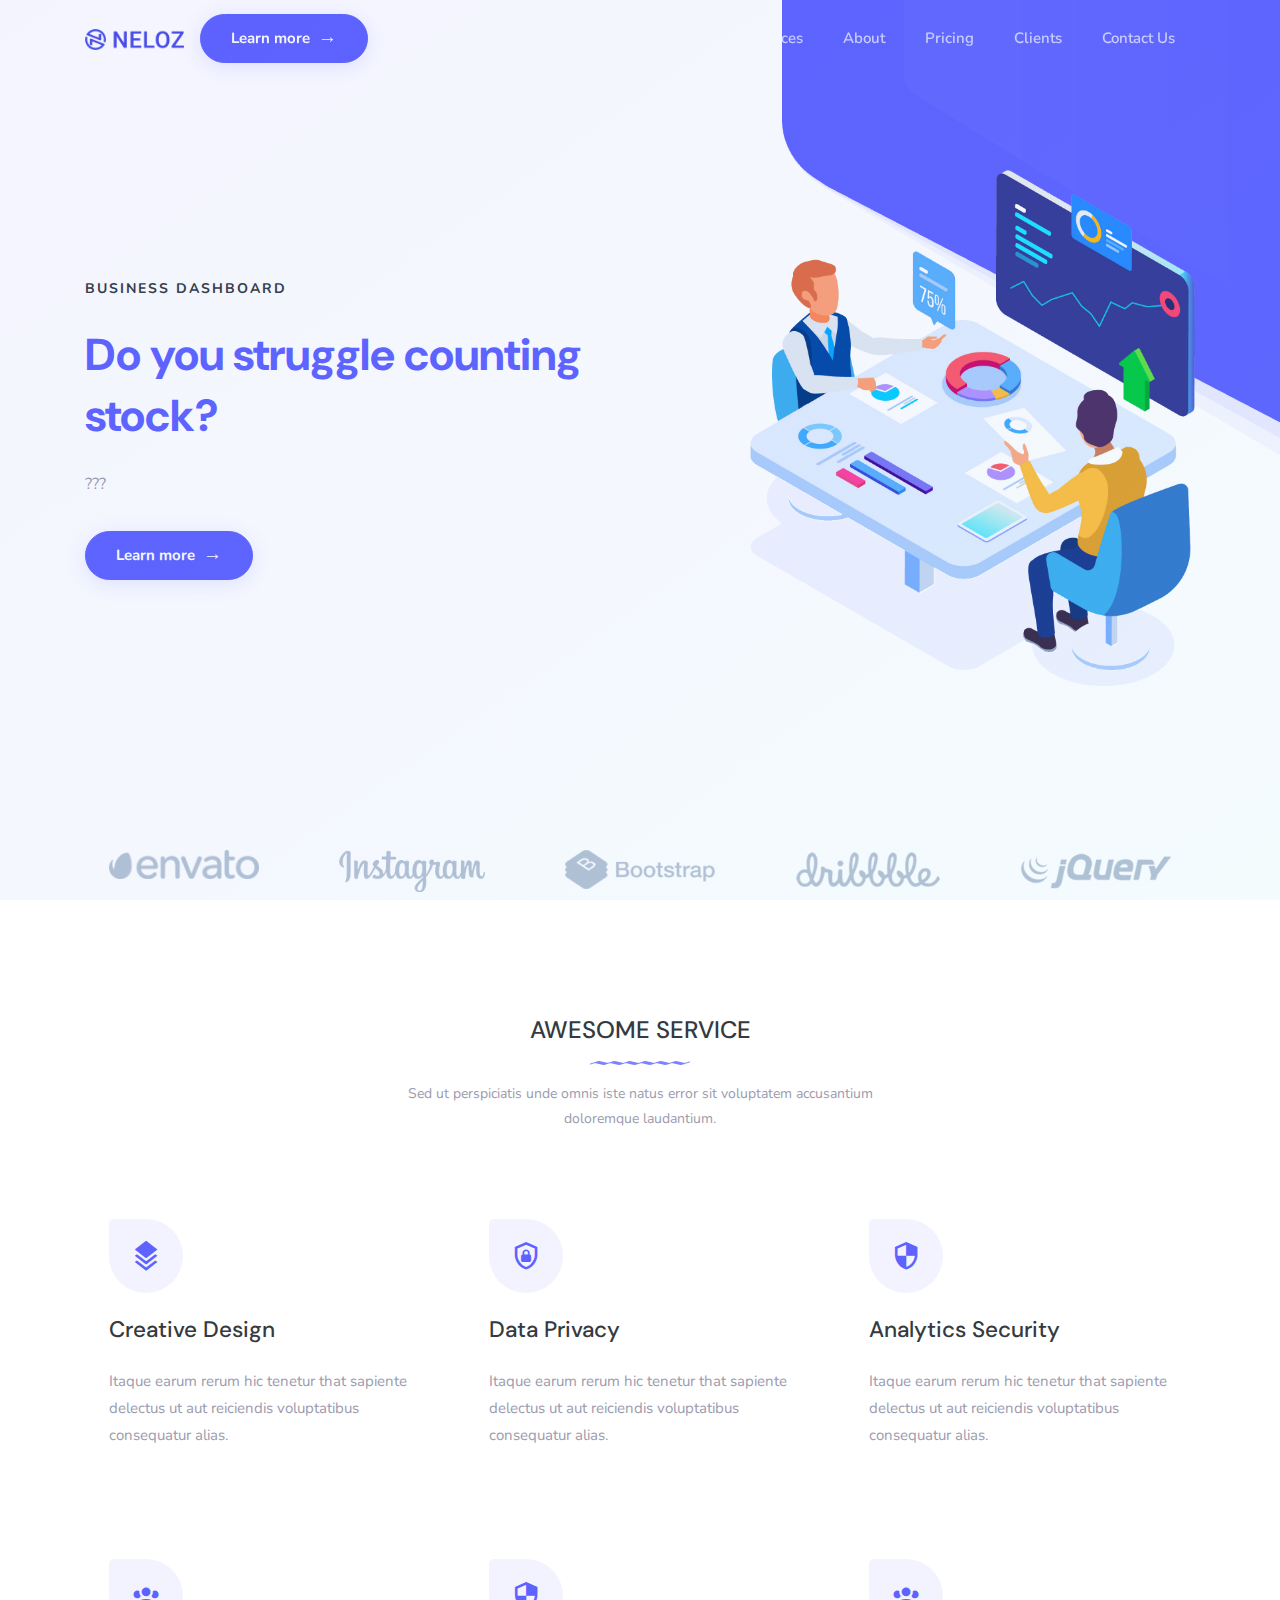
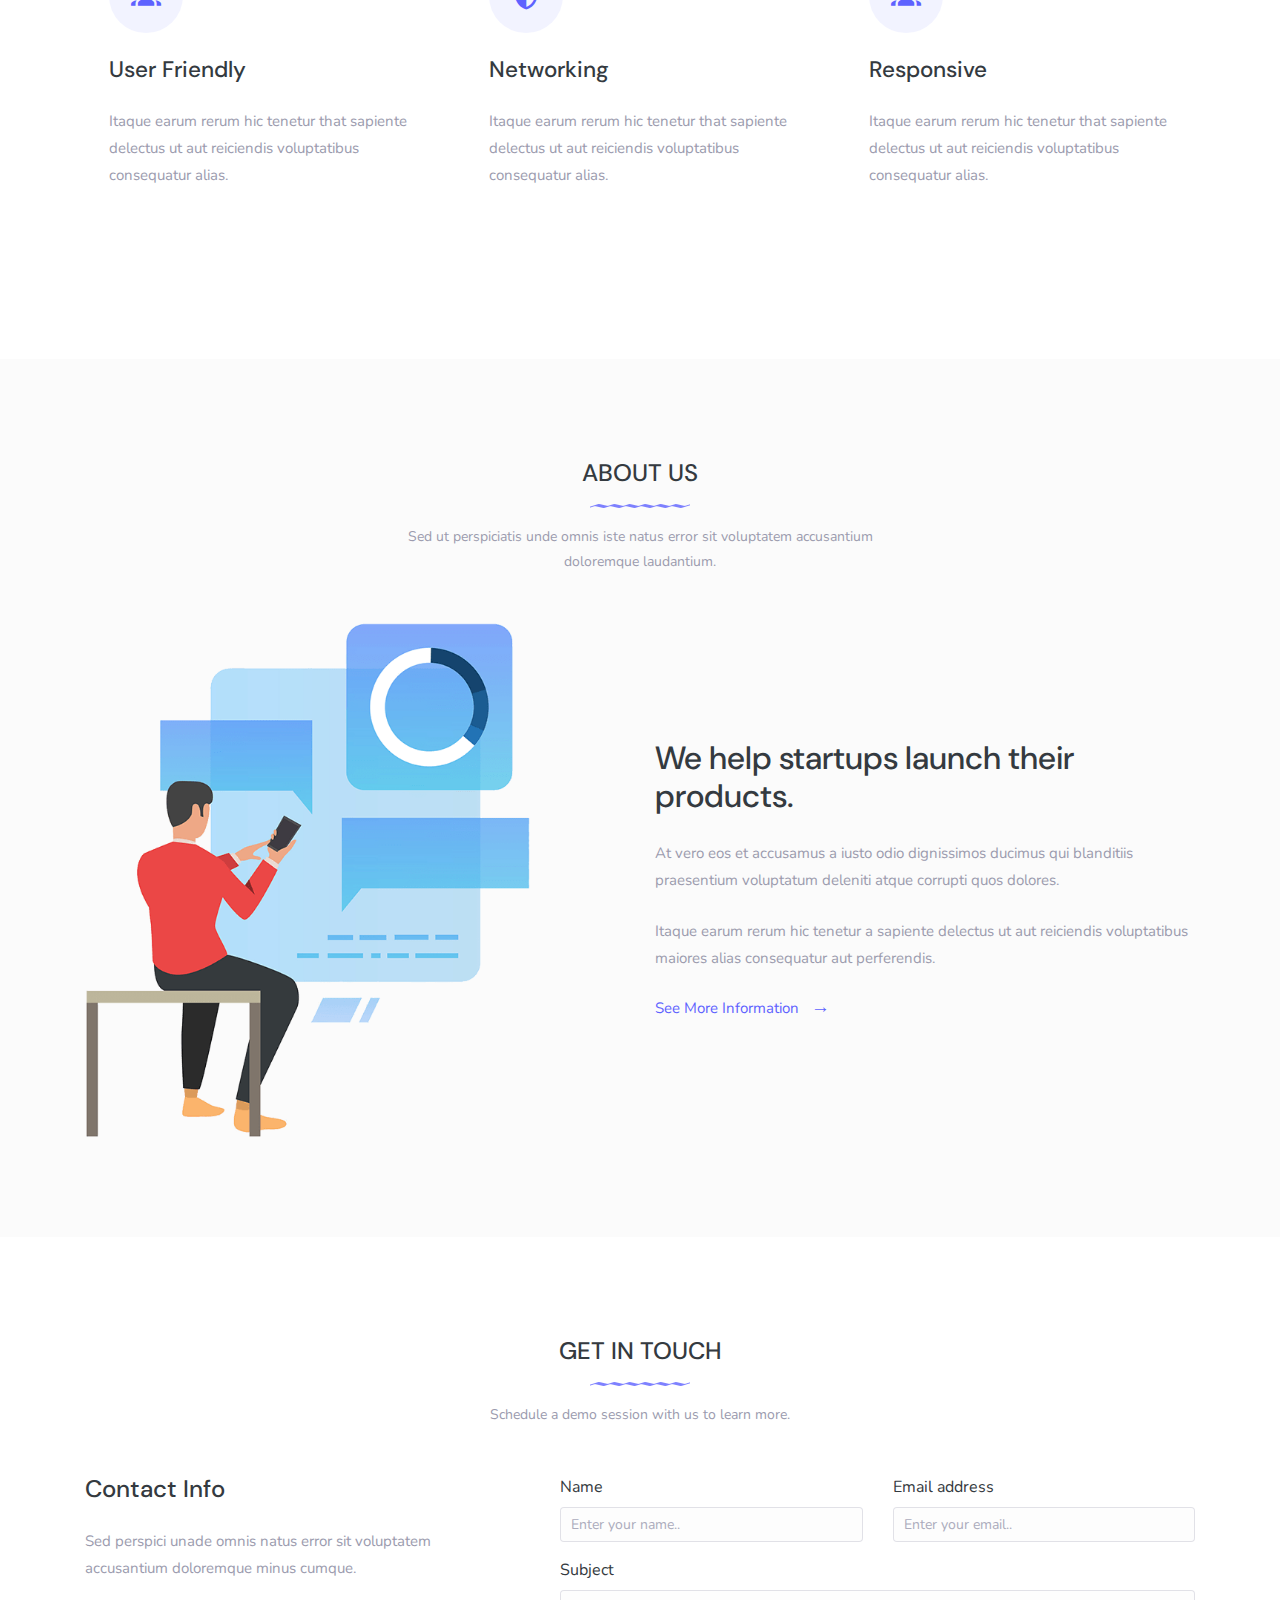
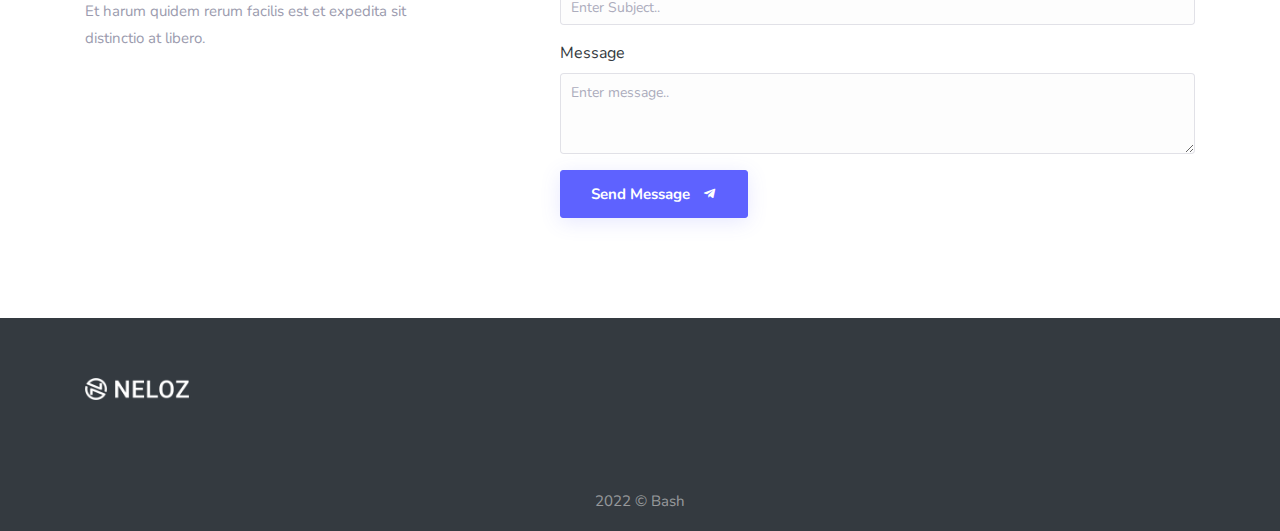
==== index.html @ e587633e "Init" ====
<!DOCTYPE html>
<html lang="en">

<head>
    <meta charset="utf-8" />
    <title>Bash - Your business dashboard</title>
    <meta name="viewport" content="width=device-width, initial-scale=1.0">
    <meta name="description" content="Stock manager and analytics for ecommerce" />
    <meta name="keywords" content="bash, dashboard, analytics, ecommerce" />
    <!-- favicon -->
    <link rel="shortcut icon" href="images/favicon.ico">

    <!--Slider-->
    <link rel="stylesheet" href="css/owl.carousel.min.css" />
    <link rel="stylesheet" href="css/owl.theme.default.min.css" />

    <!-- css -->
    <link href="css/bootstrap.min.css" rel="stylesheet" type="text/css" />
    <link href="css/materialdesignicons.min.css" rel="stylesheet" type="text/css" />
    <link href="css/style.min.css" rel="stylesheet" type="text/css" />

</head>

<body>

    <!-- Loader -->
    <div id="preloader">
        <div id="status">
            <div class="sk-chase">
                <div class="sk-chase-dot"></div>
                <div class="sk-chase-dot"></div>
                <div class="sk-chase-dot"></div>
                <div class="sk-chase-dot"></div>
                <div class="sk-chase-dot"></div>
                <div class="sk-chase-dot"></div>
            </div>
        </div>
    </div>

    <!--Navbar Start-->
    <nav class="navbar navbar-expand-lg fixed-top navbar-custom sticky sticky-dark nav-dark">
        <div class="container">
            <!-- LOGO -->
            <a class="navbar-brand logo" href="layout-one-1.html">
                <img src="images/logo-dark.png" alt="" class="" height="21">
            </a>
            <a href="" class="btn btn-primary rounded-pill">Learn more<span class="ml-2 right-icon">&#8594;</span></a>
            <button class="navbar-toggler" type="button" data-toggle="collapse" data-target="#navbarCollapse"
                aria-controls="navbarCollapse" aria-expanded="false" aria-label="Toggle navigation">
                <i class="mdi mdi-menu"></i>
            </button>
            <div class="collapse navbar-collapse" id="navbarCollapse">
                <ul class="navbar-nav ml-auto navbar-center" id="mySidenav">
                    <li class="nav-item active">
                        <a href="#home" class="nav-link">Home</a>
                    </li>
                    <li class="nav-item">
                        <a href="#services" class="nav-link">Services</a>
                    </li>
                    <li class="nav-item">
                        <a href="#about" class="nav-link">About</a>
                    </li>
                    <li class="nav-item">
                        <a href="#pricing" class="nav-link">Pricing</a>
                    </li>
                    <li class="nav-item">
                        <a href="#clients" class="nav-link">Clients</a>
                    </li>
                    <li class="nav-item">
                        <a href="#contact" class="nav-link">Contact Us</a>
                    </li>
                </ul>
            </div>
        </div>
    </nav>
    <!-- Navbar End -->

    <!-- Hero Start -->
    <section class="hero-1-bg position-relative d-flex align-items-center" style="background: url(images/hero-1-bg.png)"
        id="home">
        <div class="container">
            <div class="row align-items-center">
                <div class="col-lg-6">
                    <div class="hero-title">
                        <p class="text-uppercase hero-small-title title font-weight-bold f-14 mb-4">Business dashboard
                        </p>
                        <h1 class="font-weight-bold main-title mb-4">Do you struggle counting stock?
                        </h1>
                        <p class="text-muted mb-4 pb-2">???</p>
                        <a href="" class="btn btn-primary rounded-pill">Learn more<span
                                class="ml-2 right-icon">&#8594;</span></a>
                    </div>
                </div>
                <div class="col-lg-5 offset-lg-1">
                    <div class="mt-5 mt-lg-0">
                        <img src="images/hero-1-img.png" alt="" class="img-fluid mx-auto d-block">
                    </div>
                </div>
            </div>
        </div>
    </section>
    <!-- Hero End -->

    <section class="">
        <div class="container">
            <div class="row">
                <div class="col-md client-logo mb-4 mb-lg-0">
                    <img src="images/client-logo/1.png" alt="" class="img-fluid mx-auto d-block p-4">
                </div>
                <div class="col-md client-logo mb-4 mb-lg-0">
                    <img src="images/client-logo/2.png" alt="" class="img-fluid mx-auto d-block p-4">
                </div>
                <div class="col-md client-logo mb-4 mb-lg-0">
                    <img src="images/client-logo/3.png" alt="" class="img-fluid mx-auto d-block p-4">
                </div>
                <div class="col-md client-logo mb-4 mb-lg-0">
                    <img src="images/client-logo/4.png" alt="" class="img-fluid mx-auto d-block p-4">
                </div>
                <div class="col-md client-logo mb-4 mb-lg-0">
                    <img src="images/client-logo/5.png" alt="" class="img-fluid mx-auto d-block p-4">
                </div>
            </div>
        </div>
    </section>

    <!-- Service Start -->
    <section class="section" id="services">
        <div class="container">
            <div class="row justify-content-center">
                <div class="col-lg-6 col-md-8">
                    <div class="text-center mb-5">
                        <h4 class="text-uppercase mb-0">Awesome Service</h4>
                        <div class="my-3">
                            <img src="images/title-border.png" alt="" class="img-fluid mx-auto d-block">
                        </div>
                        <p class="text-muted f-14">Sed ut perspiciatis unde omnis iste natus error sit voluptatem
                            accusantium doloremque laudantium.</p>
                    </div>
                </div>
            </div>
            <div class="row">
                <div class="col-lg-4 col-md-6">
                    <div class="service-box p-4">
                        <div class="service-icon icon-primary mb-4 mt-3">
                            <i class="mdi mdi-layers-triple"></i>
                        </div>
                        <h4 class="mb-4 service-title">Creative Design</h4>
                        <p class="text-muted f-15">Itaque earum rerum hic tenetur that sapiente delectus ut aut
                            reiciendis voluptatibus consequatur alias.</p>
                    </div>
                </div>
                <div class="col-lg-4 col-md-6">
                    <div class="service-box p-4">
                        <div class="service-icon icon-success mb-4 mt-3">
                            <i class="mdi mdi-shield-lock-outline"></i>
                        </div>
                        <h4 class="mb-4 service-title">Data Privacy</h4>
                        <p class="text-muted f-15">Itaque earum rerum hic tenetur that sapiente delectus ut aut
                            reiciendis voluptatibus consequatur alias.</p>
                    </div>
                </div>
                <div class="col-lg-4 col-md-6">
                    <div class="service-box p-4">
                        <div class="service-icon icon-danger mb-4 mt-3">
                            <i class="mdi mdi-security"></i>
                        </div>
                        <h4 class="mb-4 service-title">Analytics Security</h4>
                        <p class="text-muted f-15">Itaque earum rerum hic tenetur that sapiente delectus ut aut
                            reiciendis voluptatibus consequatur alias.</p>
                    </div>
                </div>
                <div class="col-lg-4 col-md-6">
                    <div class="service-box p-4">
                        <div class="service-icon icon-info mb-4 mt-3">
                            <i class="mdi mdi-account-group"></i>
                        </div>
                        <h4 class="mb-4 service-title">User Friendly</h4>
                        <p class="text-muted f-15">Itaque earum rerum hic tenetur that sapiente delectus ut aut
                            reiciendis voluptatibus consequatur alias.</p>
                    </div>
                </div>
                <div class="col-lg-4 col-md-6">
                    <div class="service-box p-4">
                        <div class="service-icon icon-danger mb-4 mt-3">
                            <i class="mdi mdi-security"></i>
                        </div>
                        <h4 class="mb-4 service-title">Networking</h4>
                        <p class="text-muted f-15">Itaque earum rerum hic tenetur that sapiente delectus ut aut
                            reiciendis voluptatibus consequatur alias.</p>
                    </div>
                </div>
                <div class="col-lg-4 col-md-6">
                    <div class="service-box p-4">
                        <div class="service-icon icon-info mb-4 mt-3">
                            <i class="mdi mdi-account-group"></i>
                        </div>
                        <h4 class="mb-4 service-title">Responsive</h4>
                        <p class="text-muted f-15">Itaque earum rerum hic tenetur that sapiente delectus ut aut
                            reiciendis voluptatibus consequatur alias.</p>
                    </div>
                </div>
            </div>
        </div>
    </section>
    <!-- Service End -->

    <!-- About us Start -->
    <section class="section bg-light" id="about">
        <div class="container">
            <div class="row justify-content-center">
                <div class="col-lg-6 col-md-8">
                    <div class="text-center mb-5">
                        <h4 class="text-uppercase mb-0">About Us</h4>
                        <div class="my-3">
                            <img src="images/title-border.png" alt="" class="img-fluid mx-auto d-block">
                        </div>
                        <p class="text-muted f-14">Sed ut perspiciatis unde omnis iste natus error sit voluptatem
                            accusantium doloremque laudantium.</p>
                    </div>
                </div>
            </div>

            <div class="row align-items-center">
                <div class="col-lg-5">
                    <img src="images/about-img.png" alt="" class="img-fluid mx-auto d-block">
                </div>
                <div class="col-lg-6 offset-lg-1">
                    <div class="text-muted mt-5 mt-lg-0">
                        <h2 class="title font-weight-medium mb-4">We help startups launch their products.</h2>
                        <p class="mb-4 f-15">At vero eos et accusamus a iusto odio dignissimos ducimus qui blanditiis
                            praesentium voluptatum deleniti atque corrupti quos dolores.</p>
                        <p class="mb-4 f-15">Itaque earum rerum hic tenetur a sapiente delectus ut aut reiciendis
                            voluptatibus maiores alias consequatur aut perferendis.</p>
                        <a href="" class="more-info f-15">See More Information <span
                                class="ml-2 right-icon">&#8594;</span></a>
                    </div>
                </div>
            </div>
        </div>
    </section>
    <!-- About us End -->

    <!-- Counter Start -->
    <!-- <Section class="section counter-bg">
        <div class="counter-bg-overlay"></div>
        <div class="container">
            <div class="row align-items-center" id="counter">
                <div class="col-lg-3 col-md-6">
                    <div class="mb-4 mb-lg-0">
                        <h2 class="text-white mb-4">Important Facts</h2>
                        <p class="f-15 text-white-70 mb-4">Sed ut perspiciatis unde omnis iste natus error sit
                            voluptatem.</p>
                        <a href="" class="btn btn-light">Read More <span class="ml-2 right-icon">&#8594;</span></a>
                    </div>
                </div>
                <div class="col-lg-3 col-md-6">
                    <div class="counter-box text-center px-4 py-5 mb-4 mb-lg-0">
                        <div class="text-white">
                            <img src="images/icon/icon-1.png" alt="" class="img-fluid mx-auto d-blok">
                            <h1 class="mb-2 mt-3"><span class="counter-value mt-4" data-count="620">0</span>+</h1>
                            <p class="mb-0 text-white-70">Successful Project</p>
                        </div>
                    </div>
                </div>
                <div class="col-lg-3 col-md-6">
                    <div class="counter-box text-center px-4 py-5 mb-4 mb-lg-0">
                        <div class="text-white">
                            <img src="images/icon/icon-2.png" alt="" class="img-fluid mx-auto d-blok">
                            <h1 class="mb-2 mt-3"><span class="counter-value mt-4" data-count="1200">0</span></h1>
                            <p class="mb-0 text-white-70">Happy Clients</p>
                        </div>
                    </div>
                </div>
                <div class="col-lg-3 col-md-6">
                    <div class="counter-box text-center px-4 py-5 mb-4 mb-lg-0">
                        <div class="text-white">
                            <img src="images/icon/icon-3.png" alt="" class="img-fluid mx-auto d-blok">
                            <h1 class="mb-2 mt-3"><span class="counter-value mt-4" data-count="450">0</span></h1>
                            <p class="mb-0 text-white-70">Awards Win</p>
                        </div>
                    </div>
                </div>
            </div>
        </div>
    </Section> -->
    <!-- Counter End -->

    <!-- Pricing Start -->
    <!-- <section class="section" id="pricing">
        <div class="container">
            <div class="row justify-content-center">
                <div class="col-lg-6 col-md-8">
                    <div class="text-center mb-5">
                        <h4 class="text-uppercase mb-0">Select Your Plan</h4>
                        <div class="my-3">
                            <img src="images/title-border.png" alt="" class="img-fluid mx-auto d-block">
                        </div>
                        <p class="text-muted f-14">Sed ut perspiciatis unde omnis iste natus error sit voluptatem
                            accusantium doloremque laudantium.</p>
                    </div>
                </div>
            </div>

            <div class="row">
                <div class="col-lg-4">
                    <div class="pricing-box rounded text-center position-relative px-4 py-5 mb-4">
                        <img src="images/pricing/img-1.png" alt="" class="img-fluid mx-auto d-block">
                        <h3 class="pricing-title title text-uppercase mt-5 mb-4">Basic</h3>
                        <div class="text-muted py-3">
                            <p class="">Bandwidth: <b class="highlight">1GB</b></p>
                            <p class="">Support: <b class="highlight">No</b></p>
                            <p class=""><b>No</b> Hidden Fees</p>
                        </div>
                        <p class="text-muted f-15 mb-4">All Extension Included <span
                                class="d-block f-18"><b>$12.90/Year</b></span></p>
                        <a href="" class="btn btn-outline-primary">Buy Now <span
                                class="ml-2 right-icon">&#8594;</span></a>
                    </div>
                </div>
                <div class="col-lg-4">
                    <div class="pricing-box rounded text-center position-relative active px-4 py-5 mb-4">
                        <div class="ribbon">
                            <p class="mb-0 text-white f-13">-25%</p>
                        </div>
                        <img src="images/pricing/img-2.png" alt="" class="img-fluid mx-auto d-block">
                        <h3 class="pricing-title title text-uppercase mt-5 mb-4">Standard</h3>
                        <div class="text-muted py-3">
                            <p class="">Bandwidth: <b class="highlight">1.5GB</b></p>
                            <p class="">Support: <b class="highlight">Yes</b></p>
                            <p class=""><b>No</b> Hidden Fees</p>
                        </div>
                        <p class="text-muted f-15 mb-4">All Extension Included <span
                                class="d-block f-18"><b>$49.99/Year</b></span></p>
                        <a href="" class="btn btn-primary">Buy Now <span class="ml-2 right-icon">&#8594;</span></a>
                    </div>
                </div>
                <div class="col-lg-4">
                    <div class="pricing-box rounded text-center position-relative px-4 py-5 mb-4">
                        <img src="images/pricing/img-3.png" alt="" class="img-fluid mx-auto d-block">
                        <h3 class="pricing-title title text-uppercase mt-5 mb-4">Premium</h3>
                        <div class="text-muted py-3">
                            <p class="">Bandwidth: <b class="highlight">2GB</b></p>
                            <p class="">Support: <b class="highlight">No</b></p>
                            <p class=""><b>No</b> Hidden Fees</p>
                        </div>
                        <p class="text-muted f-15 mb-4">All Extension Included <span
                                class="d-block f-18"><b>$89.99/Year</b></span></p>
                        <a href="" class="btn btn-outline-primary">Buy Now <span
                                class="ml-2 right-icon">&#8594;</span></a>
                    </div>
                </div>
            </div>
        </div>
    </section> -->
    <!-- Pricing End -->

    <!-- Clients Start -->
    <!-- <section class="section bg-light" id="clients">
        <div class="container">
            <div class="row justify-content-center">
                <div class="col-lg-6 col-md-8">
                    <div class="text-center mb-5">
                        <h4 class="text-uppercase mb-0">Our Clients</h4>
                        <div class="my-3">
                            <img src="images/title-border.png" alt="" class="img-fluid mx-auto d-block">
                        </div>
                        <p class="text-muted f-14">Sed ut perspiciatis unde omnis iste natus error sit voluptatem
                            accusantium doloremque laudantium.</p>
                    </div>
                </div>
            </div>

            <div class="row">
                <div class="owl-carousel owl-theme">
                    <div class="item">
                        <div class="testi-content text-center m-3 p-4 position-relative">
                            <div class="testi-icon"><i class="mdi mdi-format-quote-open"></i></div>
                            <p class="text-muted mb-4 position-relative f-15">Et harum quidem that rerum facilis
                                expedita distinctio nam at what libero tempore cum soluta nobis est eligendi.</p>
                            <img src="images/users/1.jpg" alt=""
                                class="img-fluid mx-auto d-block rounded-circle user-img">
                            <h5 class="title mb-1 mt-4">Jane Banta</h5>
                            <p class="text-muted mb-2 f-15">Web Developer</p>
                            <ul class="list-unstyled f-15 text-warning mb-0">
                                <li class="list-inline-item mr-1"><i class="mdi mdi-star"></i></li>
                                <li class="list-inline-item mr-1"><i class="mdi mdi-star"></i></li>
                                <li class="list-inline-item mr-1"><i class="mdi mdi-star"></i></li>
                                <li class="list-inline-item mr-1"><i class="mdi mdi-star"></i></li>
                                <li class="list-inline-item"><i class="mdi mdi-star"></i></li>
                            </ul>
                        </div>
                    </div> -->
    <!-- owl item and -->
    <!-- <div class="item">
                        <div class="testi-content text-center m-3 p-4 position-relative">
                            <div class="testi-icon"><i class="mdi mdi-format-quote-open"></i></div>
                            <p class="text-muted mb-4 position-relative f-15">At vero eos et accusamus et iusto odio
                                dignissimos ducimus qui blanditiis praesentium voluptatum. 😍</p>
                            <img src="images/users/2.jpg" alt=""
                                class="img-fluid mx-auto d-block rounded-circle user-img">
                            <h5 class="title mb-1 mt-4">Manuel Allen</h5>
                            <p class="text-muted mb-2 f-15">Graphic Designer</p>
                            <ul class="list-unstyled f-15 text-warning mb-0">
                                <li class="list-inline-item mr-1"><i class="mdi mdi-star"></i></li>
                                <li class="list-inline-item mr-1"><i class="mdi mdi-star"></i></li>
                                <li class="list-inline-item mr-1"><i class="mdi mdi-star"></i></li>
                                <li class="list-inline-item mr-1"><i class="mdi mdi-star"></i></li>
                                <li class="list-inline-item"><i class="mdi mdi-star-outline"></i></li>
                            </ul>
                        </div>
                    </div> -->
    <!-- owl item and -->
    <!-- <div class="item">
                        <div class="testi-content text-center m-3 p-4 position-relative">
                            <div class="testi-icon"><i class="mdi mdi-format-quote-open"></i></div>
                            <p class="text-muted mb-4 position-relative f-15">Temporibus autem quibusdam et aut officiis
                                debitis aut rerum necessitatibus saepe eveniet ut et voluptates.</p>
                            <img src="images/users/3.jpg" alt=""
                                class="img-fluid mx-auto d-block rounded-circle user-img">
                            <h5 class="title mb-1 mt-4">Hattie Fuller</h5>
                            <p class="text-muted mb-2 f-15">Web Designer</p>
                            <ul class="list-unstyled f-15 text-warning mb-0">
                                <li class="list-inline-item mr-1"><i class="mdi mdi-star"></i></li>
                                <li class="list-inline-item mr-1"><i class="mdi mdi-star"></i></li>
                                <li class="list-inline-item mr-1"><i class="mdi mdi-star"></i></li>
                                <li class="list-inline-item mr-1"><i class="mdi mdi-star-outline"></i></li>
                                <li class="list-inline-item"><i class="mdi mdi-star-outline"></i></li>
                            </ul>
                        </div>
                    </div> -->
    <!-- owl item and -->


    <!-- </div>
            </div>
        </div>
    </section> -->
    <!-- Clients End -->

    <!-- contact Us Start -->
    <section class="section" id="contact">
        <div class="container">
            <div class="row justify-content-center">
                <div class="col-lg-6 col-md-8">
                    <div class="text-center mb-5">
                        <h4 class="text-uppercase mb-0">Get In Touch</h4>
                        <div class="my-3">
                            <img src="images/title-border.png" alt="" class="img-fluid mx-auto d-block">
                        </div>
                        <p class="text-muted f-14">Schedule a demo session with us to learn more.</p>
                    </div>
                </div>
            </div>

            <div class="row">
                <div class="col-lg-4">
                    <div class="contact-address">
                        <h4 class="title mb-4">Contact Info</h4>
                        <p class="text-muted f-15">Sed perspici unade omnis natus error sit voluptatem accusantium
                            doloremque minus cumque.</p>
                        <p class="text-muted f-15 mb-4">Et harum quidem rerum facilis est et expedita sit distinctio at
                            libero.</p>
                    </div>
                    <!-- <div class="row">
                        <div class="col-md-6">
                            <div class="contact-address">
                                <h5 class="title f-18">Address - A</h5>
                                <p class="text-muted f-15">3165 Roosevelt Wilson Riverside, CA 92507</p>
                            </div>
                        </div>
                        <div class="col-md-6">
                            <div class="contact-address">
                                <h5 class="title f-18">Address - B</h5>
                                <p class="text-muted f-15">1121 Bombardier Way Southfield, MI 48075</p>
                            </div>
                        </div>
                    </div> -->
                </div>

                <div class="col-lg-7 offset-lg-1">
                    <div class="custom-form mt-4 mt-lg-0">
                        <div id="message"></div>
                        <form method="post" action="php/contact.php" name="contact-form" id="contact-form">
                            <div class="row">
                                <div class="col-lg-6">
                                    <div class="form-group app-label">
                                        <label for="name">Name</label>
                                        <input name="name" id="name" type="text" class="form-control"
                                            placeholder="Enter your name..">
                                    </div>
                                </div>
                                <div class="col-lg-6">
                                    <div class="form-group app-label">
                                        <label for="email">Email address</label>
                                        <input name="email" id="email" type="email" class="form-control"
                                            placeholder="Enter your email..">
                                    </div>
                                </div>
                                <div class="col-lg-12">
                                    <div class="form-group app-label">
                                        <label for="subject">Subject</label>
                                        <input type="text" class="form-control" id="subject"
                                            placeholder="Enter Subject.." />
                                    </div>
                                </div>
                                <div class="col-lg-12">
                                    <div class="form-group app-label">
                                        <label for="comments">Message</label>
                                        <textarea name="comments" id="comments" rows="3" class="form-control"
                                            placeholder="Enter message.."></textarea>
                                    </div>
                                </div>
                            </div>
                            <div class="row">
                                <div class="col-sm-12">
                                    <button type="submit" id="submit" name="send" class="btn btn-primary">Send Message
                                        <i class="mdi mdi-telegram ml-2"></i></button>
                                    <div id="simple-msg"></div>
                                </div>
                            </div>
                        </form>
                    </div>
                </div>
            </div>
        </div>
    </section>
    <!-- contact Us End -->

    <!-- Footer Start -->
    <section class="footer">
        <div class="container">
            <div class="row">
                <div class="col-lg-4 col-sm-6">
                    <div class="mb-4">
                        <a href="layout-one-1.html"><img src="images/logo-light.png" alt="" class="logo-light"
                                height="22" /></a>
                        <a href="layout-one-1.html"><img src="images/logo-dark.png" alt="" class="logo-dark"
                                height="22" /></a>
                    </div>
                    <!-- <p class="footer-desc f-15">Itaque earum rerum hic tenetur a sapiente delectus ut aut reiciendis
                        voluptatibus.</p>
                    <ul class="footer-icons list-inline f-20 mt-4">
                        <li class="list-inline-item mr-3"><a href="#" class=""><i class="mdi mdi-facebook"></i></a></li>
                        <li class="list-inline-item mr-3"><a href="#" class=""><i class="mdi mdi-twitter"></i></a></li>
                        <li class="list-inline-item mr-3"><a href="#" class=""><i class="mdi mdi-instagram"></i></a>
                        </li>
                        <li class="list-inline-item"><a href="#" class=""><i class="mdi mdi-linkedin"></i></a></li>
                    </ul> -->
                </div>
                <div class="col-lg-7 offset-lg-1">
                    <div class="row">
                        <div class="col-md-4">
                            <!-- <h5 class="footer-list-title f-18 font-weight-normal mb-3">Customer</h5> -->
                            <ul class="list-unstyled company-sub-menu">
                                <!-- <li><a href="">Buyer</a></li>
                                <li><a href="">Supplier</a></li> -->
                            </ul>
                        </div>
                        <div class="col-md-4">
                            <!-- <h5 class="footer-list-title f-18 font-weight-normal mb-3">Company</h5> -->
                            <ul class="list-unstyled company-sub-menu">
                                <!-- <li><a href="">About</a></li>
                                <li><a href="">Service</a></li>
                                <li><a href="">Contact Us</a></li> -->
                            </ul>
                        </div>
                        <div class="col-md-4">
                            <!-- <h5 class="footer-list-title f-18 font-weight-normal mb-3">Further Information</h5> -->
                            <ul class="list-unstyled company-sub-menu">
                                <!-- <li><a href="">Term & Condition</a></li>
                                <li><a href="">Privacy Policy</a></li> -->
                            </ul>
                        </div>
                    </div>
                </div>
            </div>
            <div class="row">
                <div class="col-lg-12 mt-5">
                    <div class="text-center footer-alt my-3">
                        <p class="mb-0 f-15">2022 © Bash</p>
                    </div>
                </div>
            </div>
        </div>
    </section>
    <!-- Footer End -->

    <!-- javascript -->
    <script src="js/jquery.min.js"></script>
    <script src="js/bootstrap.bundle.min.js"></script>
    <script src="js/scrollspy.min.js"></script>
    <script src="js/jquery.easing.min.js"></script>
    <!-- COUNTER -->
    <script src="js/counter.int.js"></script>
    <!-- carousel -->
    <script src="js/owl.carousel.min.js"></script>
    <!-- Main Js -->
    <script src="js/app.js"></script>

</body>

</html>
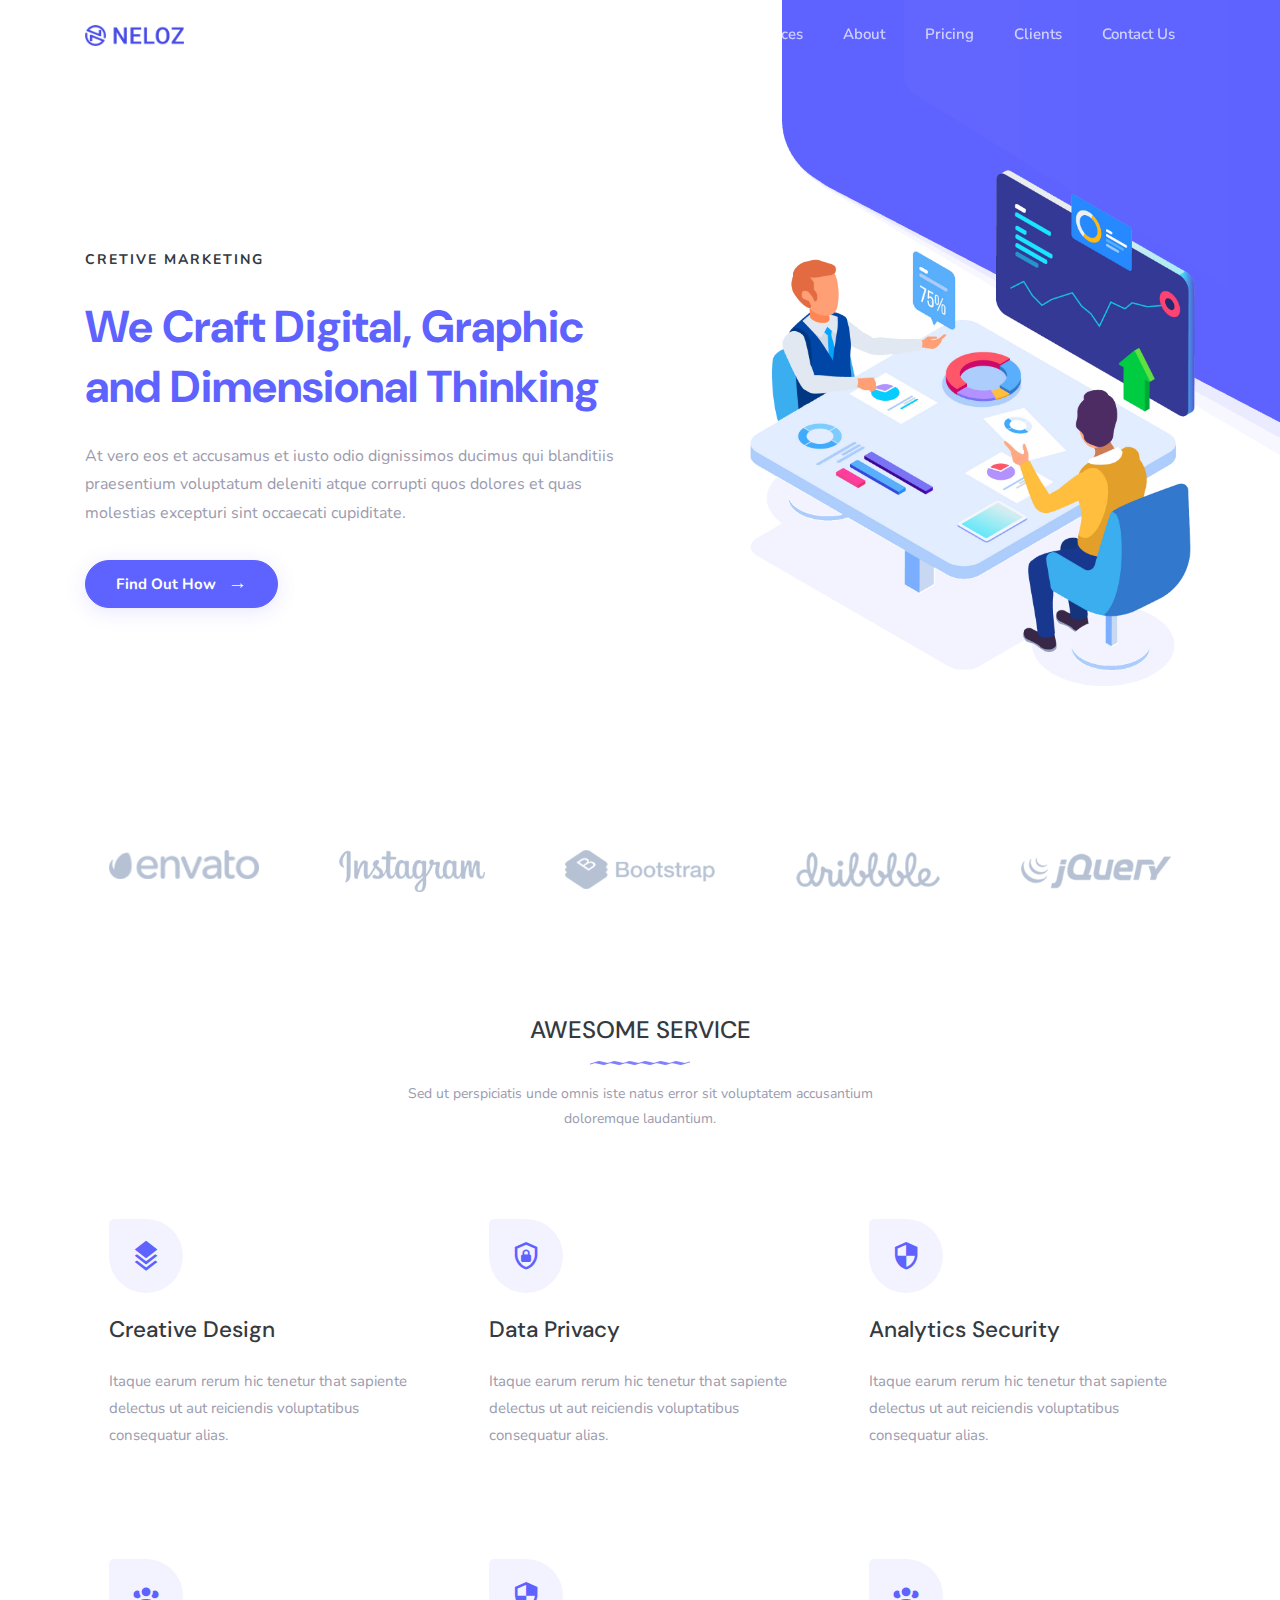
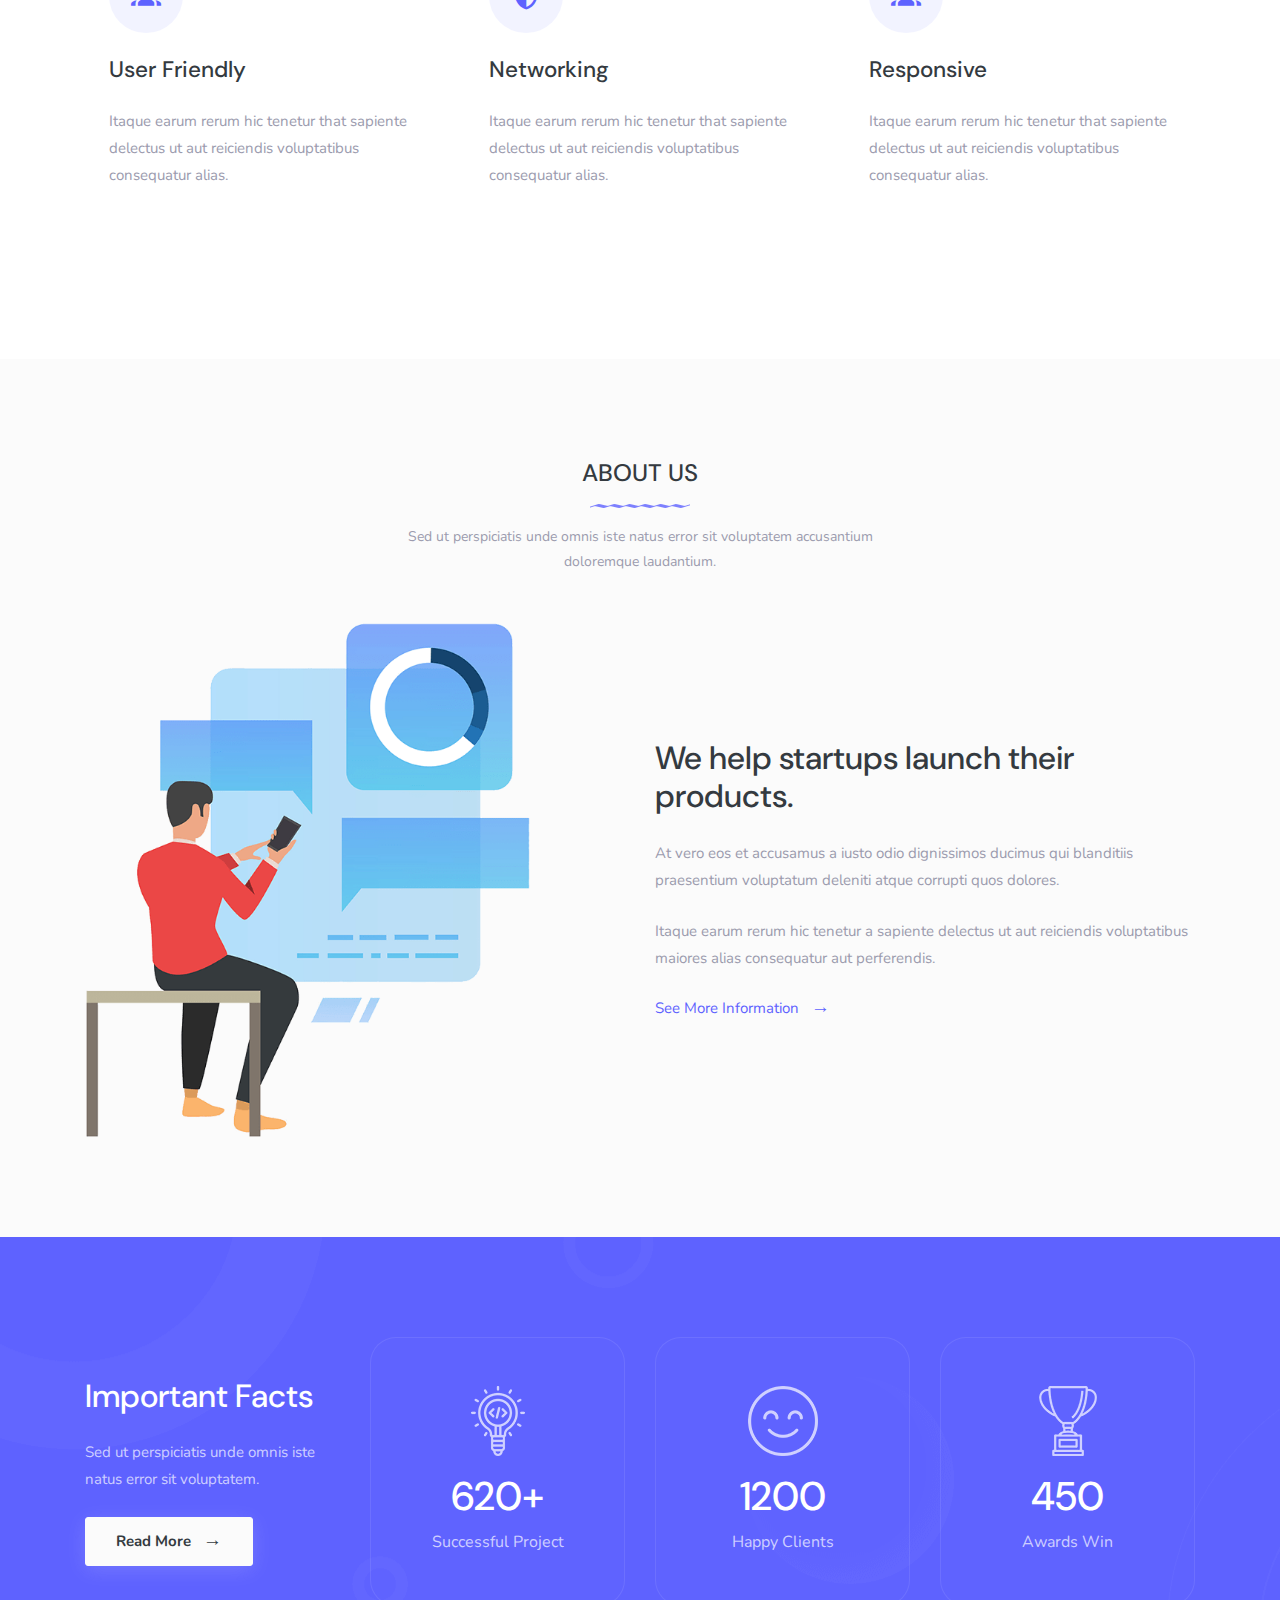
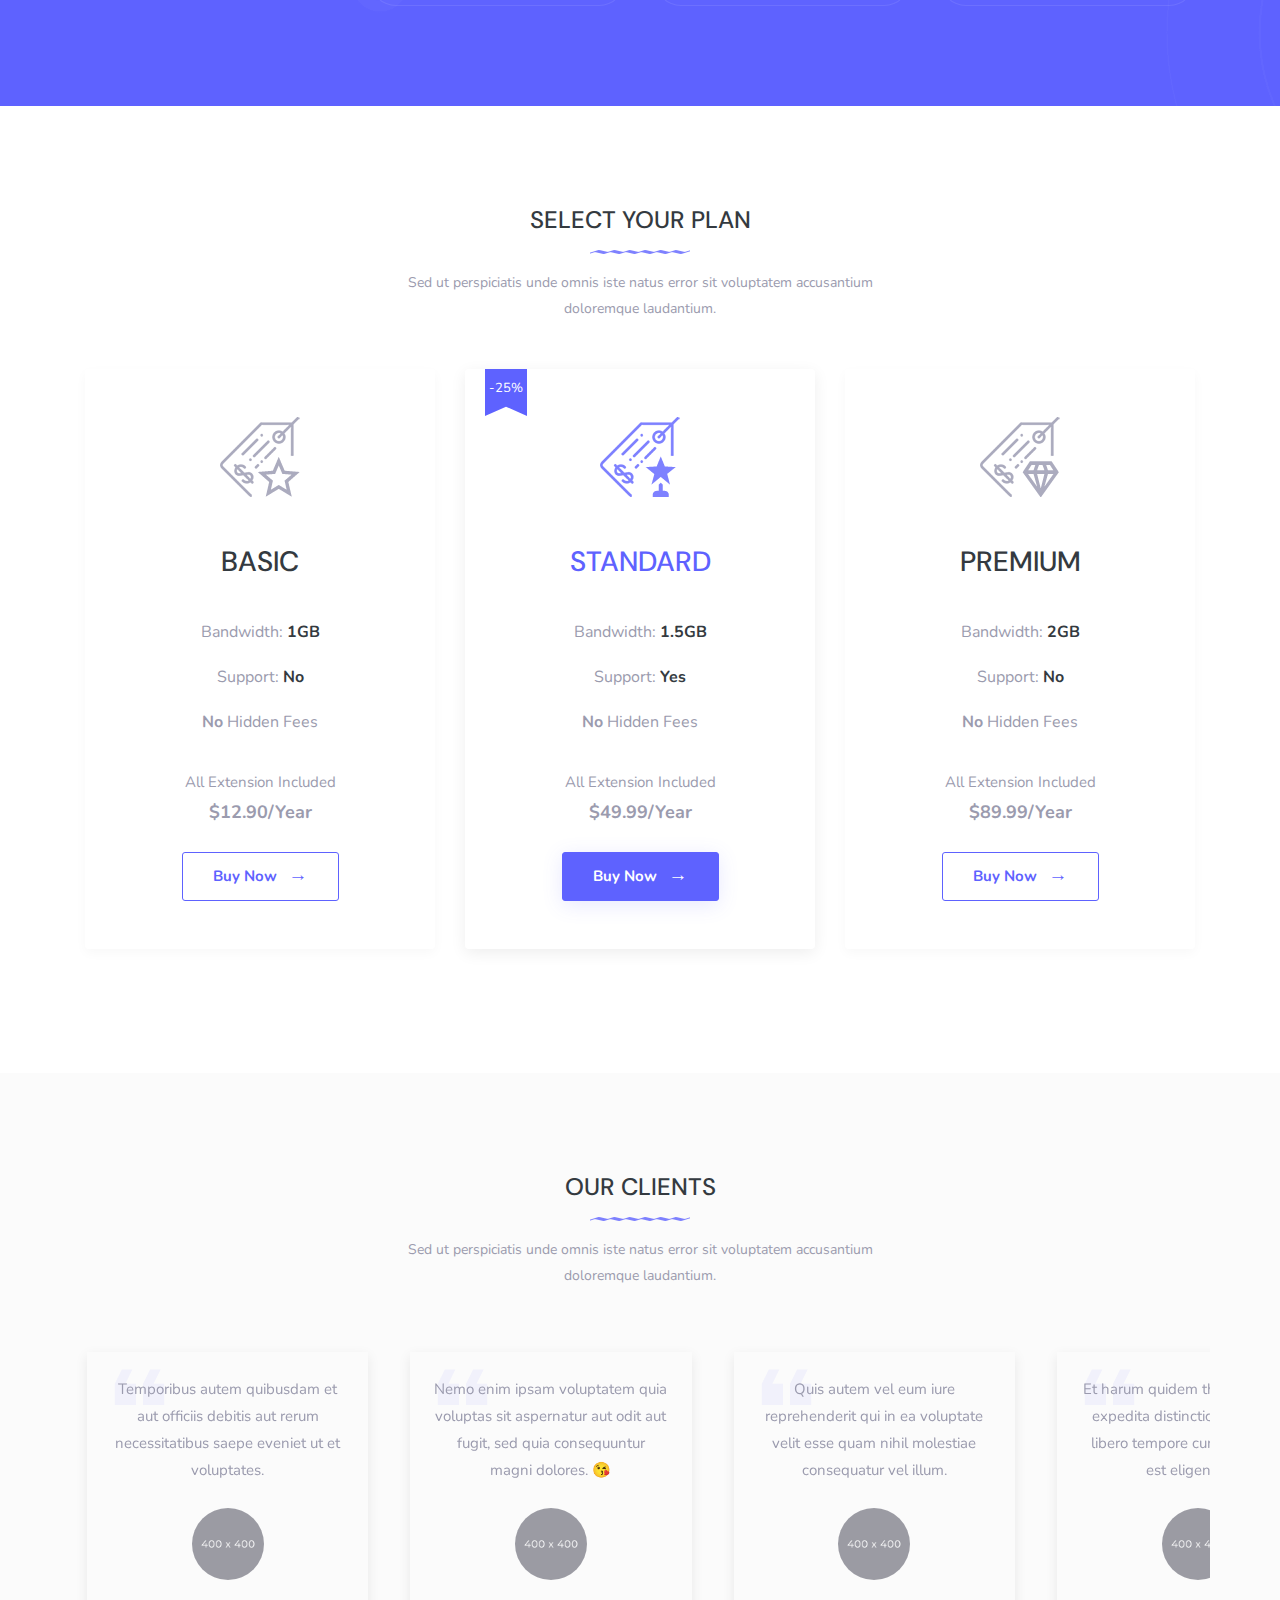
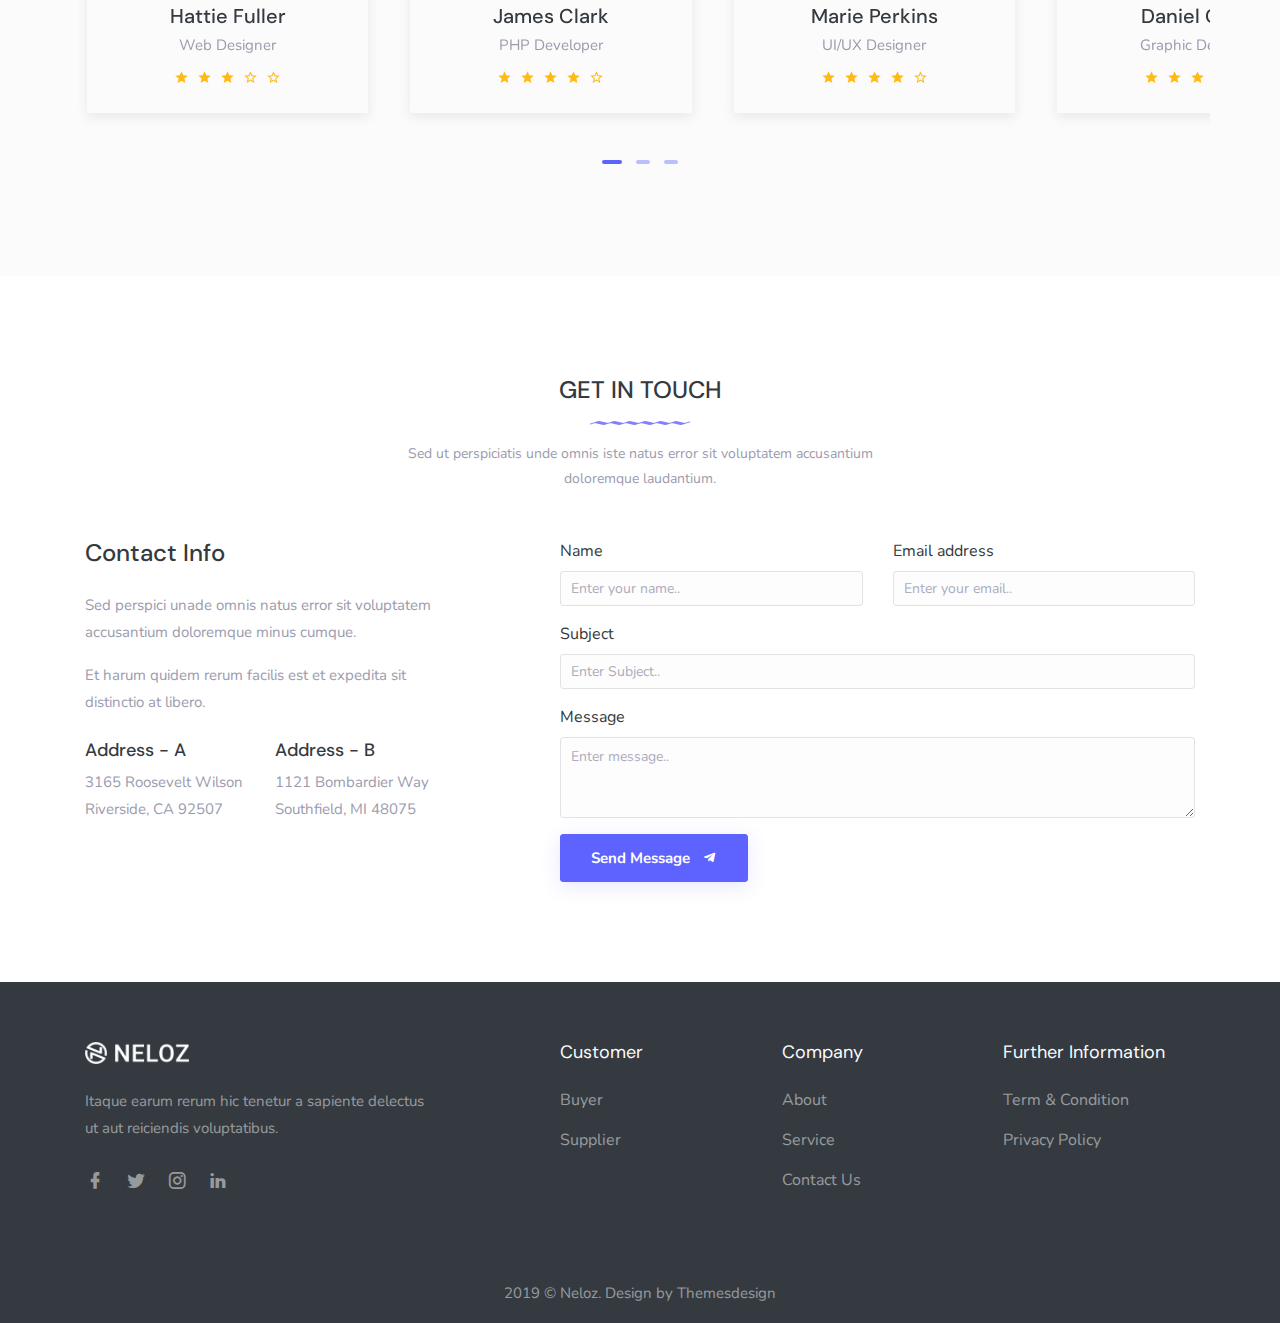
==== commit d6e3ac3a: "Keep only used stuff" ====
--- a/index.html
+++ b/index.html
@@ -1,602 +1,745 @@
-<!DOCTYPE html>
-<html lang="en">
-
-<head>
-    <meta charset="utf-8" />
-    <title>Bash - Your business dashboard</title>
-    <meta name="viewport" content="width=device-width, initial-scale=1.0">
-    <meta name="description" content="Stock manager and analytics for ecommerce" />
-    <meta name="keywords" content="bash, dashboard, analytics, ecommerce" />
-    <!-- favicon -->
-    <link rel="shortcut icon" href="images/favicon.ico">
-
-    <!--Slider-->
-    <link rel="stylesheet" href="css/owl.carousel.min.css" />
-    <link rel="stylesheet" href="css/owl.theme.default.min.css" />
-
-    <!-- css -->
-    <link href="css/bootstrap.min.css" rel="stylesheet" type="text/css" />
-    <link href="css/materialdesignicons.min.css" rel="stylesheet" type="text/css" />
-    <link href="css/style.min.css" rel="stylesheet" type="text/css" />
-
-</head>
-
-<body>
-
-    <!-- Loader -->
-    <div id="preloader">
-        <div id="status">
-            <div class="sk-chase">
-                <div class="sk-chase-dot"></div>
-                <div class="sk-chase-dot"></div>
-                <div class="sk-chase-dot"></div>
-                <div class="sk-chase-dot"></div>
-                <div class="sk-chase-dot"></div>
-                <div class="sk-chase-dot"></div>
-            </div>
-        </div>
-    </div>
-
-    <!--Navbar Start-->
-    <nav class="navbar navbar-expand-lg fixed-top navbar-custom sticky sticky-dark nav-dark">
-        <div class="container">
-            <!-- LOGO -->
-            <a class="navbar-brand logo" href="layout-one-1.html">
-                <img src="images/logo-dark.png" alt="" class="" height="21">
-            </a>
-            <a href="" class="btn btn-primary rounded-pill">Learn more<span class="ml-2 right-icon">&#8594;</span></a>
-            <button class="navbar-toggler" type="button" data-toggle="collapse" data-target="#navbarCollapse"
-                aria-controls="navbarCollapse" aria-expanded="false" aria-label="Toggle navigation">
-                <i class="mdi mdi-menu"></i>
-            </button>
-            <div class="collapse navbar-collapse" id="navbarCollapse">
-                <ul class="navbar-nav ml-auto navbar-center" id="mySidenav">
-                    <li class="nav-item active">
-                        <a href="#home" class="nav-link">Home</a>
-                    </li>
-                    <li class="nav-item">
-                        <a href="#services" class="nav-link">Services</a>
-                    </li>
-                    <li class="nav-item">
-                        <a href="#about" class="nav-link">About</a>
-                    </li>
-                    <li class="nav-item">
-                        <a href="#pricing" class="nav-link">Pricing</a>
-                    </li>
-                    <li class="nav-item">
-                        <a href="#clients" class="nav-link">Clients</a>
-                    </li>
-                    <li class="nav-item">
-                        <a href="#contact" class="nav-link">Contact Us</a>
-                    </li>
-                </ul>
-            </div>
-        </div>
-    </nav>
-    <!-- Navbar End -->
-
-    <!-- Hero Start -->
-    <section class="hero-1-bg position-relative d-flex align-items-center" style="background: url(images/hero-1-bg.png)"
-        id="home">
-        <div class="container">
-            <div class="row align-items-center">
-                <div class="col-lg-6">
-                    <div class="hero-title">
-                        <p class="text-uppercase hero-small-title title font-weight-bold f-14 mb-4">Business dashboard
-                        </p>
-                        <h1 class="font-weight-bold main-title mb-4">Do you struggle counting stock?
-                        </h1>
-                        <p class="text-muted mb-4 pb-2">???</p>
-                        <a href="" class="btn btn-primary rounded-pill">Learn more<span
-                                class="ml-2 right-icon">&#8594;</span></a>
-                    </div>
-                </div>
-                <div class="col-lg-5 offset-lg-1">
-                    <div class="mt-5 mt-lg-0">
-                        <img src="images/hero-1-img.png" alt="" class="img-fluid mx-auto d-block">
-                    </div>
-                </div>
-            </div>
-        </div>
-    </section>
-    <!-- Hero End -->
-
-    <section class="">
-        <div class="container">
-            <div class="row">
-                <div class="col-md client-logo mb-4 mb-lg-0">
-                    <img src="images/client-logo/1.png" alt="" class="img-fluid mx-auto d-block p-4">
-                </div>
-                <div class="col-md client-logo mb-4 mb-lg-0">
-                    <img src="images/client-logo/2.png" alt="" class="img-fluid mx-auto d-block p-4">
-                </div>
-                <div class="col-md client-logo mb-4 mb-lg-0">
-                    <img src="images/client-logo/3.png" alt="" class="img-fluid mx-auto d-block p-4">
-                </div>
-                <div class="col-md client-logo mb-4 mb-lg-0">
-                    <img src="images/client-logo/4.png" alt="" class="img-fluid mx-auto d-block p-4">
-                </div>
-                <div class="col-md client-logo mb-4 mb-lg-0">
-                    <img src="images/client-logo/5.png" alt="" class="img-fluid mx-auto d-block p-4">
-                </div>
-            </div>
-        </div>
-    </section>
-
-    <!-- Service Start -->
-    <section class="section" id="services">
-        <div class="container">
-            <div class="row justify-content-center">
-                <div class="col-lg-6 col-md-8">
-                    <div class="text-center mb-5">
-                        <h4 class="text-uppercase mb-0">Awesome Service</h4>
-                        <div class="my-3">
-                            <img src="images/title-border.png" alt="" class="img-fluid mx-auto d-block">
-                        </div>
-                        <p class="text-muted f-14">Sed ut perspiciatis unde omnis iste natus error sit voluptatem
-                            accusantium doloremque laudantium.</p>
-                    </div>
-                </div>
-            </div>
-            <div class="row">
-                <div class="col-lg-4 col-md-6">
-                    <div class="service-box p-4">
-                        <div class="service-icon icon-primary mb-4 mt-3">
-                            <i class="mdi mdi-layers-triple"></i>
-                        </div>
-                        <h4 class="mb-4 service-title">Creative Design</h4>
-                        <p class="text-muted f-15">Itaque earum rerum hic tenetur that sapiente delectus ut aut
-                            reiciendis voluptatibus consequatur alias.</p>
-                    </div>
-                </div>
-                <div class="col-lg-4 col-md-6">
-                    <div class="service-box p-4">
-                        <div class="service-icon icon-success mb-4 mt-3">
-                            <i class="mdi mdi-shield-lock-outline"></i>
-                        </div>
-                        <h4 class="mb-4 service-title">Data Privacy</h4>
-                        <p class="text-muted f-15">Itaque earum rerum hic tenetur that sapiente delectus ut aut
-                            reiciendis voluptatibus consequatur alias.</p>
-                    </div>
-                </div>
-                <div class="col-lg-4 col-md-6">
-                    <div class="service-box p-4">
-                        <div class="service-icon icon-danger mb-4 mt-3">
-                            <i class="mdi mdi-security"></i>
-                        </div>
-                        <h4 class="mb-4 service-title">Analytics Security</h4>
-                        <p class="text-muted f-15">Itaque earum rerum hic tenetur that sapiente delectus ut aut
-                            reiciendis voluptatibus consequatur alias.</p>
-                    </div>
-                </div>
-                <div class="col-lg-4 col-md-6">
-                    <div class="service-box p-4">
-                        <div class="service-icon icon-info mb-4 mt-3">
-                            <i class="mdi mdi-account-group"></i>
-                        </div>
-                        <h4 class="mb-4 service-title">User Friendly</h4>
-                        <p class="text-muted f-15">Itaque earum rerum hic tenetur that sapiente delectus ut aut
-                            reiciendis voluptatibus consequatur alias.</p>
-                    </div>
-                </div>
-                <div class="col-lg-4 col-md-6">
-                    <div class="service-box p-4">
-                        <div class="service-icon icon-danger mb-4 mt-3">
-                            <i class="mdi mdi-security"></i>
-                        </div>
-                        <h4 class="mb-4 service-title">Networking</h4>
-                        <p class="text-muted f-15">Itaque earum rerum hic tenetur that sapiente delectus ut aut
-                            reiciendis voluptatibus consequatur alias.</p>
-                    </div>
-                </div>
-                <div class="col-lg-4 col-md-6">
-                    <div class="service-box p-4">
-                        <div class="service-icon icon-info mb-4 mt-3">
-                            <i class="mdi mdi-account-group"></i>
-                        </div>
-                        <h4 class="mb-4 service-title">Responsive</h4>
-                        <p class="text-muted f-15">Itaque earum rerum hic tenetur that sapiente delectus ut aut
-                            reiciendis voluptatibus consequatur alias.</p>
-                    </div>
-                </div>
-            </div>
-        </div>
-    </section>
-    <!-- Service End -->
-
-    <!-- About us Start -->
-    <section class="section bg-light" id="about">
-        <div class="container">
-            <div class="row justify-content-center">
-                <div class="col-lg-6 col-md-8">
-                    <div class="text-center mb-5">
-                        <h4 class="text-uppercase mb-0">About Us</h4>
-                        <div class="my-3">
-                            <img src="images/title-border.png" alt="" class="img-fluid mx-auto d-block">
-                        </div>
-                        <p class="text-muted f-14">Sed ut perspiciatis unde omnis iste natus error sit voluptatem
-                            accusantium doloremque laudantium.</p>
-                    </div>
-                </div>
-            </div>
-
-            <div class="row align-items-center">
-                <div class="col-lg-5">
-                    <img src="images/about-img.png" alt="" class="img-fluid mx-auto d-block">
-                </div>
-                <div class="col-lg-6 offset-lg-1">
-                    <div class="text-muted mt-5 mt-lg-0">
-                        <h2 class="title font-weight-medium mb-4">We help startups launch their products.</h2>
-                        <p class="mb-4 f-15">At vero eos et accusamus a iusto odio dignissimos ducimus qui blanditiis
-                            praesentium voluptatum deleniti atque corrupti quos dolores.</p>
-                        <p class="mb-4 f-15">Itaque earum rerum hic tenetur a sapiente delectus ut aut reiciendis
-                            voluptatibus maiores alias consequatur aut perferendis.</p>
-                        <a href="" class="more-info f-15">See More Information <span
-                                class="ml-2 right-icon">&#8594;</span></a>
-                    </div>
-                </div>
-            </div>
-        </div>
-    </section>
-    <!-- About us End -->
-
-    <!-- Counter Start -->
-    <!-- <Section class="section counter-bg">
-        <div class="counter-bg-overlay"></div>
-        <div class="container">
-            <div class="row align-items-center" id="counter">
-                <div class="col-lg-3 col-md-6">
-                    <div class="mb-4 mb-lg-0">
-                        <h2 class="text-white mb-4">Important Facts</h2>
-                        <p class="f-15 text-white-70 mb-4">Sed ut perspiciatis unde omnis iste natus error sit
-                            voluptatem.</p>
-                        <a href="" class="btn btn-light">Read More <span class="ml-2 right-icon">&#8594;</span></a>
-                    </div>
-                </div>
-                <div class="col-lg-3 col-md-6">
-                    <div class="counter-box text-center px-4 py-5 mb-4 mb-lg-0">
-                        <div class="text-white">
-                            <img src="images/icon/icon-1.png" alt="" class="img-fluid mx-auto d-blok">
-                            <h1 class="mb-2 mt-3"><span class="counter-value mt-4" data-count="620">0</span>+</h1>
-                            <p class="mb-0 text-white-70">Successful Project</p>
-                        </div>
-                    </div>
-                </div>
-                <div class="col-lg-3 col-md-6">
-                    <div class="counter-box text-center px-4 py-5 mb-4 mb-lg-0">
-                        <div class="text-white">
-                            <img src="images/icon/icon-2.png" alt="" class="img-fluid mx-auto d-blok">
-                            <h1 class="mb-2 mt-3"><span class="counter-value mt-4" data-count="1200">0</span></h1>
-                            <p class="mb-0 text-white-70">Happy Clients</p>
-                        </div>
-                    </div>
-                </div>
-                <div class="col-lg-3 col-md-6">
-                    <div class="counter-box text-center px-4 py-5 mb-4 mb-lg-0">
-                        <div class="text-white">
-                            <img src="images/icon/icon-3.png" alt="" class="img-fluid mx-auto d-blok">
-                            <h1 class="mb-2 mt-3"><span class="counter-value mt-4" data-count="450">0</span></h1>
-                            <p class="mb-0 text-white-70">Awards Win</p>
-                        </div>
-                    </div>
-                </div>
-            </div>
-        </div>
-    </Section> -->
-    <!-- Counter End -->
-
-    <!-- Pricing Start -->
-    <!-- <section class="section" id="pricing">
-        <div class="container">
-            <div class="row justify-content-center">
-                <div class="col-lg-6 col-md-8">
-                    <div class="text-center mb-5">
-                        <h4 class="text-uppercase mb-0">Select Your Plan</h4>
-                        <div class="my-3">
-                            <img src="images/title-border.png" alt="" class="img-fluid mx-auto d-block">
-                        </div>
-                        <p class="text-muted f-14">Sed ut perspiciatis unde omnis iste natus error sit voluptatem
-                            accusantium doloremque laudantium.</p>
-                    </div>
-                </div>
-            </div>
-
-            <div class="row">
-                <div class="col-lg-4">
-                    <div class="pricing-box rounded text-center position-relative px-4 py-5 mb-4">
-                        <img src="images/pricing/img-1.png" alt="" class="img-fluid mx-auto d-block">
-                        <h3 class="pricing-title title text-uppercase mt-5 mb-4">Basic</h3>
-                        <div class="text-muted py-3">
-                            <p class="">Bandwidth: <b class="highlight">1GB</b></p>
-                            <p class="">Support: <b class="highlight">No</b></p>
-                            <p class=""><b>No</b> Hidden Fees</p>
-                        </div>
-                        <p class="text-muted f-15 mb-4">All Extension Included <span
-                                class="d-block f-18"><b>$12.90/Year</b></span></p>
-                        <a href="" class="btn btn-outline-primary">Buy Now <span
-                                class="ml-2 right-icon">&#8594;</span></a>
-                    </div>
-                </div>
-                <div class="col-lg-4">
-                    <div class="pricing-box rounded text-center position-relative active px-4 py-5 mb-4">
-                        <div class="ribbon">
-                            <p class="mb-0 text-white f-13">-25%</p>
-                        </div>
-                        <img src="images/pricing/img-2.png" alt="" class="img-fluid mx-auto d-block">
-                        <h3 class="pricing-title title text-uppercase mt-5 mb-4">Standard</h3>
-                        <div class="text-muted py-3">
-                            <p class="">Bandwidth: <b class="highlight">1.5GB</b></p>
-                            <p class="">Support: <b class="highlight">Yes</b></p>
-                            <p class=""><b>No</b> Hidden Fees</p>
-                        </div>
-                        <p class="text-muted f-15 mb-4">All Extension Included <span
-                                class="d-block f-18"><b>$49.99/Year</b></span></p>
-                        <a href="" class="btn btn-primary">Buy Now <span class="ml-2 right-icon">&#8594;</span></a>
-                    </div>
-                </div>
-                <div class="col-lg-4">
-                    <div class="pricing-box rounded text-center position-relative px-4 py-5 mb-4">
-                        <img src="images/pricing/img-3.png" alt="" class="img-fluid mx-auto d-block">
-                        <h3 class="pricing-title title text-uppercase mt-5 mb-4">Premium</h3>
-                        <div class="text-muted py-3">
-                            <p class="">Bandwidth: <b class="highlight">2GB</b></p>
-                            <p class="">Support: <b class="highlight">No</b></p>
-                            <p class=""><b>No</b> Hidden Fees</p>
-                        </div>
-                        <p class="text-muted f-15 mb-4">All Extension Included <span
-                                class="d-block f-18"><b>$89.99/Year</b></span></p>
-                        <a href="" class="btn btn-outline-primary">Buy Now <span
-                                class="ml-2 right-icon">&#8594;</span></a>
-                    </div>
-                </div>
-            </div>
-        </div>
-    </section> -->
-    <!-- Pricing End -->
-
-    <!-- Clients Start -->
-    <!-- <section class="section bg-light" id="clients">
-        <div class="container">
-            <div class="row justify-content-center">
-                <div class="col-lg-6 col-md-8">
-                    <div class="text-center mb-5">
-                        <h4 class="text-uppercase mb-0">Our Clients</h4>
-                        <div class="my-3">
-                            <img src="images/title-border.png" alt="" class="img-fluid mx-auto d-block">
-                        </div>
-                        <p class="text-muted f-14">Sed ut perspiciatis unde omnis iste natus error sit voluptatem
-                            accusantium doloremque laudantium.</p>
-                    </div>
-                </div>
-            </div>
-
-            <div class="row">
-                <div class="owl-carousel owl-theme">
-                    <div class="item">
-                        <div class="testi-content text-center m-3 p-4 position-relative">
-                            <div class="testi-icon"><i class="mdi mdi-format-quote-open"></i></div>
-                            <p class="text-muted mb-4 position-relative f-15">Et harum quidem that rerum facilis
-                                expedita distinctio nam at what libero tempore cum soluta nobis est eligendi.</p>
-                            <img src="images/users/1.jpg" alt=""
-                                class="img-fluid mx-auto d-block rounded-circle user-img">
-                            <h5 class="title mb-1 mt-4">Jane Banta</h5>
-                            <p class="text-muted mb-2 f-15">Web Developer</p>
-                            <ul class="list-unstyled f-15 text-warning mb-0">
-                                <li class="list-inline-item mr-1"><i class="mdi mdi-star"></i></li>
-                                <li class="list-inline-item mr-1"><i class="mdi mdi-star"></i></li>
-                                <li class="list-inline-item mr-1"><i class="mdi mdi-star"></i></li>
-                                <li class="list-inline-item mr-1"><i class="mdi mdi-star"></i></li>
-                                <li class="list-inline-item"><i class="mdi mdi-star"></i></li>
-                            </ul>
-                        </div>
-                    </div> -->
-    <!-- owl item and -->
-    <!-- <div class="item">
-                        <div class="testi-content text-center m-3 p-4 position-relative">
-                            <div class="testi-icon"><i class="mdi mdi-format-quote-open"></i></div>
-                            <p class="text-muted mb-4 position-relative f-15">At vero eos et accusamus et iusto odio
-                                dignissimos ducimus qui blanditiis praesentium voluptatum. 😍</p>
-                            <img src="images/users/2.jpg" alt=""
-                                class="img-fluid mx-auto d-block rounded-circle user-img">
-                            <h5 class="title mb-1 mt-4">Manuel Allen</h5>
-                            <p class="text-muted mb-2 f-15">Graphic Designer</p>
-                            <ul class="list-unstyled f-15 text-warning mb-0">
-                                <li class="list-inline-item mr-1"><i class="mdi mdi-star"></i></li>
-                                <li class="list-inline-item mr-1"><i class="mdi mdi-star"></i></li>
-                                <li class="list-inline-item mr-1"><i class="mdi mdi-star"></i></li>
-                                <li class="list-inline-item mr-1"><i class="mdi mdi-star"></i></li>
-                                <li class="list-inline-item"><i class="mdi mdi-star-outline"></i></li>
-                            </ul>
-                        </div>
-                    </div> -->
-    <!-- owl item and -->
-    <!-- <div class="item">
-                        <div class="testi-content text-center m-3 p-4 position-relative">
-                            <div class="testi-icon"><i class="mdi mdi-format-quote-open"></i></div>
-                            <p class="text-muted mb-4 position-relative f-15">Temporibus autem quibusdam et aut officiis
-                                debitis aut rerum necessitatibus saepe eveniet ut et voluptates.</p>
-                            <img src="images/users/3.jpg" alt=""
-                                class="img-fluid mx-auto d-block rounded-circle user-img">
-                            <h5 class="title mb-1 mt-4">Hattie Fuller</h5>
-                            <p class="text-muted mb-2 f-15">Web Designer</p>
-                            <ul class="list-unstyled f-15 text-warning mb-0">
-                                <li class="list-inline-item mr-1"><i class="mdi mdi-star"></i></li>
-                                <li class="list-inline-item mr-1"><i class="mdi mdi-star"></i></li>
-                                <li class="list-inline-item mr-1"><i class="mdi mdi-star"></i></li>
-                                <li class="list-inline-item mr-1"><i class="mdi mdi-star-outline"></i></li>
-                                <li class="list-inline-item"><i class="mdi mdi-star-outline"></i></li>
-                            </ul>
-                        </div>
-                    </div> -->
-    <!-- owl item and -->
-
-
-    <!-- </div>
-            </div>
-        </div>
-    </section> -->
-    <!-- Clients End -->
-
-    <!-- contact Us Start -->
-    <section class="section" id="contact">
-        <div class="container">
-            <div class="row justify-content-center">
-                <div class="col-lg-6 col-md-8">
-                    <div class="text-center mb-5">
-                        <h4 class="text-uppercase mb-0">Get In Touch</h4>
-                        <div class="my-3">
-                            <img src="images/title-border.png" alt="" class="img-fluid mx-auto d-block">
-                        </div>
-                        <p class="text-muted f-14">Schedule a demo session with us to learn more.</p>
-                    </div>
-                </div>
-            </div>
-
-            <div class="row">
-                <div class="col-lg-4">
-                    <div class="contact-address">
-                        <h4 class="title mb-4">Contact Info</h4>
-                        <p class="text-muted f-15">Sed perspici unade omnis natus error sit voluptatem accusantium
-                            doloremque minus cumque.</p>
-                        <p class="text-muted f-15 mb-4">Et harum quidem rerum facilis est et expedita sit distinctio at
-                            libero.</p>
-                    </div>
-                    <!-- <div class="row">
-                        <div class="col-md-6">
-                            <div class="contact-address">
-                                <h5 class="title f-18">Address - A</h5>
-                                <p class="text-muted f-15">3165 Roosevelt Wilson Riverside, CA 92507</p>
-                            </div>
-                        </div>
-                        <div class="col-md-6">
-                            <div class="contact-address">
-                                <h5 class="title f-18">Address - B</h5>
-                                <p class="text-muted f-15">1121 Bombardier Way Southfield, MI 48075</p>
-                            </div>
-                        </div>
-                    </div> -->
-                </div>
-
-                <div class="col-lg-7 offset-lg-1">
-                    <div class="custom-form mt-4 mt-lg-0">
-                        <div id="message"></div>
-                        <form method="post" action="php/contact.php" name="contact-form" id="contact-form">
-                            <div class="row">
-                                <div class="col-lg-6">
-                                    <div class="form-group app-label">
-                                        <label for="name">Name</label>
-                                        <input name="name" id="name" type="text" class="form-control"
-                                            placeholder="Enter your name..">
-                                    </div>
-                                </div>
-                                <div class="col-lg-6">
-                                    <div class="form-group app-label">
-                                        <label for="email">Email address</label>
-                                        <input name="email" id="email" type="email" class="form-control"
-                                            placeholder="Enter your email..">
-                                    </div>
-                                </div>
-                                <div class="col-lg-12">
-                                    <div class="form-group app-label">
-                                        <label for="subject">Subject</label>
-                                        <input type="text" class="form-control" id="subject"
-                                            placeholder="Enter Subject.." />
-                                    </div>
-                                </div>
-                                <div class="col-lg-12">
-                                    <div class="form-group app-label">
-                                        <label for="comments">Message</label>
-                                        <textarea name="comments" id="comments" rows="3" class="form-control"
-                                            placeholder="Enter message.."></textarea>
-                                    </div>
-                                </div>
-                            </div>
-                            <div class="row">
-                                <div class="col-sm-12">
-                                    <button type="submit" id="submit" name="send" class="btn btn-primary">Send Message
-                                        <i class="mdi mdi-telegram ml-2"></i></button>
-                                    <div id="simple-msg"></div>
-                                </div>
-                            </div>
-                        </form>
-                    </div>
-                </div>
-            </div>
-        </div>
-    </section>
-    <!-- contact Us End -->
-
-    <!-- Footer Start -->
-    <section class="footer">
-        <div class="container">
-            <div class="row">
-                <div class="col-lg-4 col-sm-6">
-                    <div class="mb-4">
-                        <a href="layout-one-1.html"><img src="images/logo-light.png" alt="" class="logo-light"
-                                height="22" /></a>
-                        <a href="layout-one-1.html"><img src="images/logo-dark.png" alt="" class="logo-dark"
-                                height="22" /></a>
-                    </div>
-                    <!-- <p class="footer-desc f-15">Itaque earum rerum hic tenetur a sapiente delectus ut aut reiciendis
-                        voluptatibus.</p>
-                    <ul class="footer-icons list-inline f-20 mt-4">
-                        <li class="list-inline-item mr-3"><a href="#" class=""><i class="mdi mdi-facebook"></i></a></li>
-                        <li class="list-inline-item mr-3"><a href="#" class=""><i class="mdi mdi-twitter"></i></a></li>
-                        <li class="list-inline-item mr-3"><a href="#" class=""><i class="mdi mdi-instagram"></i></a>
-                        </li>
-                        <li class="list-inline-item"><a href="#" class=""><i class="mdi mdi-linkedin"></i></a></li>
-                    </ul> -->
-                </div>
-                <div class="col-lg-7 offset-lg-1">
-                    <div class="row">
-                        <div class="col-md-4">
-                            <!-- <h5 class="footer-list-title f-18 font-weight-normal mb-3">Customer</h5> -->
-                            <ul class="list-unstyled company-sub-menu">
-                                <!-- <li><a href="">Buyer</a></li>
-                                <li><a href="">Supplier</a></li> -->
-                            </ul>
-                        </div>
-                        <div class="col-md-4">
-                            <!-- <h5 class="footer-list-title f-18 font-weight-normal mb-3">Company</h5> -->
-                            <ul class="list-unstyled company-sub-menu">
-                                <!-- <li><a href="">About</a></li>
-                                <li><a href="">Service</a></li>
-                                <li><a href="">Contact Us</a></li> -->
-                            </ul>
-                        </div>
-                        <div class="col-md-4">
-                            <!-- <h5 class="footer-list-title f-18 font-weight-normal mb-3">Further Information</h5> -->
-                            <ul class="list-unstyled company-sub-menu">
-                                <!-- <li><a href="">Term & Condition</a></li>
-                                <li><a href="">Privacy Policy</a></li> -->
-                            </ul>
-                        </div>
-                    </div>
-                </div>
-            </div>
-            <div class="row">
-                <div class="col-lg-12 mt-5">
-                    <div class="text-center footer-alt my-3">
-                        <p class="mb-0 f-15">2022 © Bash</p>
-                    </div>
-                </div>
-            </div>
-        </div>
-    </section>
-    <!-- Footer End -->
-
-    <!-- javascript -->
-    <script src="js/jquery.min.js"></script>
-    <script src="js/bootstrap.bundle.min.js"></script>
-    <script src="js/scrollspy.min.js"></script>
-    <script src="js/jquery.easing.min.js"></script>
-    <!-- COUNTER -->
-    <script src="js/counter.int.js"></script>
-    <!-- carousel -->
-    <script src="js/owl.carousel.min.js"></script>
-    <!-- Main Js -->
-    <script src="js/app.js"></script>
-
-</body>
-
-</html>+<!DOCTYPE html>
+<!-- saved from url=(0086)file:///Users/kasia_kurs/Downloads/OneDay/3.%20Git/Neloz_v1.0.0/HTML/layout-one-1.html -->
+<html lang="en"><head><meta http-equiv="Content-Type" content="text/html; charset=UTF-8">
+    
+    <title>Neloz - Responsive Bootstrap 4 Landing Page Template</title>
+    <meta name="viewport" content="width=device-width, initial-scale=1.0">
+    <meta name="description" content="Premium Bootstrap 4 Landing Page Template">
+    <meta name="keywords" content="bootstrap 4, premium, marketing, multipurpose">
+    <meta content="Themesdesign" name="author">
+    <!-- favicon -->
+    <link rel="shortcut icon" href="file:///Users/kasia_kurs/Downloads/OneDay/3.%20Git/Neloz_v1.0.0/HTML/images/favicon.ico">
+
+    <!--Slider-->
+    <link rel="stylesheet" href="./app/owl.carousel.min.css">
+    <link rel="stylesheet" href="./app/owl.theme.default.min.css">
+
+    <!-- css -->
+    <link href="./app/bootstrap.min.css" rel="stylesheet" type="text/css">
+    <link href="./app/materialdesignicons.min.css" rel="stylesheet" type="text/css">
+    <link href="./app/style.min.css" rel="stylesheet" type="text/css">
+
+</head>
+
+<body style="overflow: visible;">
+
+    <!-- Loader -->
+    <div id="preloader" style="display: none;">
+        <div id="status" style="display: none;">
+            <div class="sk-chase">
+                <div class="sk-chase-dot"></div>
+                <div class="sk-chase-dot"></div>
+                <div class="sk-chase-dot"></div>
+                <div class="sk-chase-dot"></div>
+                <div class="sk-chase-dot"></div>
+                <div class="sk-chase-dot"></div>
+            </div>
+        </div>
+    </div>
+
+    <!--Navbar Start-->
+    <nav class="navbar navbar-expand-lg fixed-top navbar-custom sticky sticky-dark nav-dark">
+        <div class="container">
+            <!-- LOGO -->
+            <a class="navbar-brand logo" href="file:///Users/kasia_kurs/Downloads/OneDay/3.%20Git/Neloz_v1.0.0/HTML/layout-one-1.html">
+                <img src="./app/logo-dark.png" alt="" class="" height="21">
+            </a>
+            <button class="navbar-toggler" type="button" data-toggle="collapse" data-target="#navbarCollapse" aria-controls="navbarCollapse" aria-expanded="false" aria-label="Toggle navigation">
+                <i class="mdi mdi-menu"></i>
+            </button>
+            <div class="collapse navbar-collapse" id="navbarCollapse">
+                <ul class="navbar-nav ml-auto navbar-center" id="mySidenav">
+                    <li class="nav-item active">
+                        <a href="file:///Users/kasia_kurs/Downloads/OneDay/3.%20Git/Neloz_v1.0.0/HTML/layout-one-1.html#home" class="nav-link">Home</a>
+                    </li>
+                    <li class="nav-item">
+                        <a href="file:///Users/kasia_kurs/Downloads/OneDay/3.%20Git/Neloz_v1.0.0/HTML/layout-one-1.html#services" class="nav-link">Services</a>
+                    </li>
+                    <li class="nav-item">
+                        <a href="file:///Users/kasia_kurs/Downloads/OneDay/3.%20Git/Neloz_v1.0.0/HTML/layout-one-1.html#about" class="nav-link">About</a>
+                    </li>
+                    <li class="nav-item">
+                        <a href="file:///Users/kasia_kurs/Downloads/OneDay/3.%20Git/Neloz_v1.0.0/HTML/layout-one-1.html#pricing" class="nav-link">Pricing</a>
+                    </li>
+                    <li class="nav-item">
+                        <a href="file:///Users/kasia_kurs/Downloads/OneDay/3.%20Git/Neloz_v1.0.0/HTML/layout-one-1.html#clients" class="nav-link">Clients</a>
+                    </li>
+                    <li class="nav-item">
+                        <a href="file:///Users/kasia_kurs/Downloads/OneDay/3.%20Git/Neloz_v1.0.0/HTML/layout-one-1.html#contact" class="nav-link">Contact Us</a>
+                    </li>
+                </ul>
+            </div>
+        </div>
+    </nav>
+    <!-- Navbar End -->
+
+    <!-- Hero Start -->
+    <section class="hero-1-bg position-relative d-flex align-items-center" style="background: url(images/hero-1-bg.png)" id="home">
+        <div class="container">
+            <div class="row align-items-center">
+                <div class="col-lg-6">
+                    <div class="hero-title">
+                        <p class="text-uppercase hero-small-title title font-weight-bold f-14 mb-4">Cretive Marketing</p>
+                        <h1 class="font-weight-bold main-title mb-4">We Craft Digital, Graphic and Dimensional Thinking</h1>
+                        <p class="text-muted mb-4 pb-2">At vero eos et accusamus et iusto odio dignissimos ducimus qui blanditiis praesentium voluptatum deleniti atque corrupti quos dolores et quas molestias excepturi sint occaecati cupiditate.</p>
+                        <a href="file:///Users/kasia_kurs/Downloads/OneDay/3.%20Git/Neloz_v1.0.0/HTML/layout-one-1.html" class="btn btn-primary rounded-pill">Find Out How <span class="ml-2 right-icon">→</span></a>
+                    </div>
+                </div>
+                <div class="col-lg-5 offset-lg-1">
+                    <div class="mt-5 mt-lg-0">
+                        <img src="./app/hero-1-img.png" alt="" class="img-fluid mx-auto d-block">
+                    </div>
+                </div>
+            </div>
+        </div>
+    </section>
+    <!-- Hero End -->
+
+    <section class="">
+        <div class="container">
+            <div class="row">
+                <div class="col-md client-logo mb-4 mb-lg-0">
+                    <img src="./app/1.png" alt="" class="img-fluid mx-auto d-block p-4">
+                </div>
+                <div class="col-md client-logo mb-4 mb-lg-0">
+                    <img src="./app/2.png" alt="" class="img-fluid mx-auto d-block p-4">
+                </div>
+                <div class="col-md client-logo mb-4 mb-lg-0">
+                    <img src="./app/3.png" alt="" class="img-fluid mx-auto d-block p-4">
+                </div>
+                <div class="col-md client-logo mb-4 mb-lg-0">
+                    <img src="./app/4.png" alt="" class="img-fluid mx-auto d-block p-4">
+                </div>
+                <div class="col-md client-logo mb-4 mb-lg-0">
+                    <img src="./app/5.png" alt="" class="img-fluid mx-auto d-block p-4">
+                </div>
+            </div>
+        </div>
+    </section>
+
+    <!-- Service Start -->
+    <section class="section" id="services">
+        <div class="container">
+            <div class="row justify-content-center">
+                <div class="col-lg-6 col-md-8">
+                    <div class="text-center mb-5">
+                        <h4 class="text-uppercase mb-0">Awesome Service</h4>
+                        <div class="my-3">
+                            <img src="./app/title-border.png" alt="" class="img-fluid mx-auto d-block">
+                        </div>
+                        <p class="text-muted f-14">Sed ut perspiciatis unde omnis iste natus error sit voluptatem accusantium doloremque laudantium.</p>
+                    </div>
+                </div>
+            </div>
+            <div class="row">
+                <div class="col-lg-4 col-md-6">
+                    <div class="service-box p-4">
+                        <div class="service-icon icon-primary mb-4 mt-3">
+                            <i class="mdi mdi-layers-triple"></i>
+                        </div>
+                        <h4 class="mb-4 service-title">Creative Design</h4>
+                        <p class="text-muted f-15">Itaque earum rerum hic tenetur that sapiente delectus ut aut reiciendis voluptatibus consequatur alias.</p>
+                    </div>
+                </div>
+                <div class="col-lg-4 col-md-6">
+                    <div class="service-box p-4">
+                        <div class="service-icon icon-success mb-4 mt-3">
+                            <i class="mdi mdi-shield-lock-outline"></i>
+                        </div>
+                        <h4 class="mb-4 service-title">Data Privacy</h4>
+                        <p class="text-muted f-15">Itaque earum rerum hic tenetur that sapiente delectus ut aut reiciendis voluptatibus consequatur alias.</p>
+                    </div>
+                </div>
+                <div class="col-lg-4 col-md-6">
+                    <div class="service-box p-4">
+                        <div class="service-icon icon-danger mb-4 mt-3">
+                            <i class="mdi mdi-security"></i>
+                        </div>
+                        <h4 class="mb-4 service-title">Analytics Security</h4>
+                        <p class="text-muted f-15">Itaque earum rerum hic tenetur that sapiente delectus ut aut reiciendis voluptatibus consequatur alias.</p>
+                    </div>
+                </div>
+                <div class="col-lg-4 col-md-6">
+                    <div class="service-box p-4">
+                        <div class="service-icon icon-info mb-4 mt-3">
+                            <i class="mdi mdi-account-group"></i>
+                        </div>
+                        <h4 class="mb-4 service-title">User Friendly</h4>
+                        <p class="text-muted f-15">Itaque earum rerum hic tenetur that sapiente delectus ut aut reiciendis voluptatibus consequatur alias.</p>
+                    </div>
+                </div>
+                <div class="col-lg-4 col-md-6">
+                    <div class="service-box p-4">
+                        <div class="service-icon icon-danger mb-4 mt-3">
+                            <i class="mdi mdi-security"></i>
+                        </div>
+                        <h4 class="mb-4 service-title">Networking</h4>
+                        <p class="text-muted f-15">Itaque earum rerum hic tenetur that sapiente delectus ut aut reiciendis voluptatibus consequatur alias.</p>
+                    </div>
+                </div>
+                <div class="col-lg-4 col-md-6">
+                    <div class="service-box p-4">
+                        <div class="service-icon icon-info mb-4 mt-3">
+                            <i class="mdi mdi-account-group"></i>
+                        </div>
+                        <h4 class="mb-4 service-title">Responsive</h4>
+                        <p class="text-muted f-15">Itaque earum rerum hic tenetur that sapiente delectus ut aut reiciendis voluptatibus consequatur alias.</p>
+                    </div>
+                </div>
+            </div>
+        </div>
+    </section>
+    <!-- Service End -->
+
+    <!-- About us Start -->
+    <section class="section bg-light" id="about">
+        <div class="container">
+            <div class="row justify-content-center">
+                <div class="col-lg-6 col-md-8">
+                    <div class="text-center mb-5">
+                        <h4 class="text-uppercase mb-0">About Us</h4>
+                        <div class="my-3">
+                            <img src="./app/title-border.png" alt="" class="img-fluid mx-auto d-block">
+                        </div>
+                        <p class="text-muted f-14">Sed ut perspiciatis unde omnis iste natus error sit voluptatem accusantium doloremque laudantium.</p>
+                    </div>
+                </div>
+            </div>
+
+            <div class="row align-items-center">
+                <div class="col-lg-5">
+                    <img src="./app/about-img.png" alt="" class="img-fluid mx-auto d-block">
+                </div>
+                <div class="col-lg-6 offset-lg-1">
+                    <div class="text-muted mt-5 mt-lg-0">
+                        <h2 class="title font-weight-medium mb-4">We help startups launch their products.</h2>
+                        <p class="mb-4 f-15">At vero eos et accusamus a iusto odio dignissimos ducimus qui blanditiis praesentium voluptatum deleniti atque corrupti quos dolores.</p>
+                        <p class="mb-4 f-15">Itaque earum rerum hic tenetur a sapiente delectus ut aut reiciendis voluptatibus maiores alias consequatur aut perferendis.</p>
+                        <a href="file:///Users/kasia_kurs/Downloads/OneDay/3.%20Git/Neloz_v1.0.0/HTML/layout-one-1.html" class="more-info f-15">See More Information <span class="ml-2 right-icon">→</span></a>
+                    </div>
+                </div>
+            </div>
+        </div>
+    </section>
+    <!-- About us End -->
+
+    <!-- Counter Start -->
+    <section class="section counter-bg">
+        <div class="counter-bg-overlay"></div>
+        <div class="container">
+            <div class="row align-items-center" id="counter">
+                <div class="col-lg-3 col-md-6">
+                    <div class="mb-4 mb-lg-0">
+                        <h2 class="text-white mb-4">Important Facts</h2>
+                        <p class="f-15 text-white-70 mb-4">Sed ut perspiciatis unde omnis iste natus error sit voluptatem.</p>
+                        <a href="file:///Users/kasia_kurs/Downloads/OneDay/3.%20Git/Neloz_v1.0.0/HTML/layout-one-1.html" class="btn btn-light">Read More <span class="ml-2 right-icon">→</span></a>
+                    </div>
+                </div>
+                <div class="col-lg-3 col-md-6">
+                    <div class="counter-box text-center px-4 py-5 mb-4 mb-lg-0">
+                        <div class="text-white">
+                            <img src="./app/icon-1.png" alt="" class="img-fluid mx-auto d-blok">
+                            <h1 class="mb-2 mt-3"><span class="counter-value mt-4" data-count="620">620</span>+</h1>
+                            <p class="mb-0 text-white-70">Successful Project</p>
+                        </div>
+                    </div>
+                </div>
+                <div class="col-lg-3 col-md-6">
+                    <div class="counter-box text-center px-4 py-5 mb-4 mb-lg-0">
+                        <div class="text-white">
+                            <img src="./app/icon-2.png" alt="" class="img-fluid mx-auto d-blok">
+                            <h1 class="mb-2 mt-3"><span class="counter-value mt-4" data-count="1200">1200</span></h1>
+                            <p class="mb-0 text-white-70">Happy Clients</p>
+                        </div>
+                    </div>
+                </div>
+                <div class="col-lg-3 col-md-6">
+                    <div class="counter-box text-center px-4 py-5 mb-4 mb-lg-0">
+                        <div class="text-white">
+                            <img src="./app/icon-3.png" alt="" class="img-fluid mx-auto d-blok">
+                            <h1 class="mb-2 mt-3"><span class="counter-value mt-4" data-count="450">450</span></h1>
+                            <p class="mb-0 text-white-70">Awards Win</p>
+                        </div>
+                    </div>
+                </div>
+            </div>
+        </div>
+    </section>
+    <!-- Counter End -->
+
+    <!-- Pricing Start -->
+    <section class="section" id="pricing">
+        <div class="container">
+            <div class="row justify-content-center">
+                <div class="col-lg-6 col-md-8">
+                    <div class="text-center mb-5">
+                        <h4 class="text-uppercase mb-0">Select Your Plan</h4>
+                        <div class="my-3">
+                            <img src="./app/title-border.png" alt="" class="img-fluid mx-auto d-block">
+                        </div>
+                        <p class="text-muted f-14">Sed ut perspiciatis unde omnis iste natus error sit voluptatem accusantium doloremque laudantium.</p>
+                    </div>
+                </div>
+            </div>
+
+            <div class="row">
+                <div class="col-lg-4">
+                    <div class="pricing-box rounded text-center position-relative px-4 py-5 mb-4">
+                        <img src="./app/img-1.png" alt="" class="img-fluid mx-auto d-block">
+                        <h3 class="pricing-title title text-uppercase mt-5 mb-4">Basic</h3>
+                        <div class="text-muted py-3">
+                            <p class="">Bandwidth: <b class="highlight">1GB</b></p>
+                            <p class="">Support: <b class="highlight">No</b></p>
+                            <p class=""><b>No</b> Hidden Fees</p>
+                        </div>
+                        <p class="text-muted f-15 mb-4">All Extension Included <span class="d-block f-18"><b>$12.90/Year</b></span></p>
+                        <a href="file:///Users/kasia_kurs/Downloads/OneDay/3.%20Git/Neloz_v1.0.0/HTML/layout-one-1.html" class="btn btn-outline-primary">Buy Now <span class="ml-2 right-icon">→</span></a>
+                    </div>
+                </div>
+                <div class="col-lg-4">
+                    <div class="pricing-box rounded text-center position-relative active px-4 py-5 mb-4">
+                        <div class="ribbon">
+                            <p class="mb-0 text-white f-13">-25%</p>
+                        </div>
+                        <img src="./app/img-2.png" alt="" class="img-fluid mx-auto d-block">
+                        <h3 class="pricing-title title text-uppercase mt-5 mb-4">Standard</h3>
+                        <div class="text-muted py-3">
+                            <p class="">Bandwidth: <b class="highlight">1.5GB</b></p>
+                            <p class="">Support: <b class="highlight">Yes</b></p>
+                            <p class=""><b>No</b> Hidden Fees</p>
+                        </div>
+                        <p class="text-muted f-15 mb-4">All Extension Included <span class="d-block f-18"><b>$49.99/Year</b></span></p>
+                        <a href="file:///Users/kasia_kurs/Downloads/OneDay/3.%20Git/Neloz_v1.0.0/HTML/layout-one-1.html" class="btn btn-primary">Buy Now <span class="ml-2 right-icon">→</span></a>
+                    </div>
+                </div>
+                <div class="col-lg-4">
+                    <div class="pricing-box rounded text-center position-relative px-4 py-5 mb-4">
+                        <img src="./app/img-3.png" alt="" class="img-fluid mx-auto d-block">
+                        <h3 class="pricing-title title text-uppercase mt-5 mb-4">Premium</h3>
+                        <div class="text-muted py-3">
+                            <p class="">Bandwidth: <b class="highlight">2GB</b></p>
+                            <p class="">Support: <b class="highlight">No</b></p>
+                            <p class=""><b>No</b> Hidden Fees</p>
+                        </div>
+                        <p class="text-muted f-15 mb-4">All Extension Included <span class="d-block f-18"><b>$89.99/Year</b></span></p>
+                        <a href="file:///Users/kasia_kurs/Downloads/OneDay/3.%20Git/Neloz_v1.0.0/HTML/layout-one-1.html" class="btn btn-outline-primary">Buy Now <span class="ml-2 right-icon">→</span></a>
+                    </div>
+                </div>
+            </div>
+        </div>
+    </section>
+    <!-- Pricing End -->
+
+    <!-- Clients Start -->
+    <section class="section bg-light" id="clients">
+        <div class="container">
+            <div class="row justify-content-center">
+                <div class="col-lg-6 col-md-8">
+                    <div class="text-center mb-5">
+                        <h4 class="text-uppercase mb-0">Our Clients</h4>
+                        <div class="my-3">
+                            <img src="./app/title-border.png" alt="" class="img-fluid mx-auto d-block">
+                        </div>
+                        <p class="text-muted f-14">Sed ut perspiciatis unde omnis iste natus error sit voluptatem accusantium doloremque laudantium.</p>
+                    </div>
+                </div>
+            </div>
+
+            <div class="row">
+                <div class="owl-carousel owl-theme owl-loaded owl-drag">
+                    
+                    <!-- owl item and -->
+                    
+                    <!-- owl item and -->
+                    
+                    <!-- owl item and -->
+                    
+                    <!-- owl item and -->
+                    
+                    <!-- owl item and -->
+                    
+                    <!-- owl item and -->
+                    
+                    <!-- owl item and -->
+                <div class="owl-stage-outer"><div class="owl-stage" style="transform: translate3d(-1939px, 0px, 0px); transition: all 0.25s ease 0s; width: 4850px;"><div class="owl-item cloned" style="width: 313.333px; margin-right: 10px;"><div class="item">
+                        <div class="testi-content text-center m-3 p-4 position-relative">
+                            <div class="testi-icon"><i class="mdi mdi-format-quote-open"></i></div>
+                            <p class="text-muted mb-4 position-relative f-15">Nemo enim ipsam voluptatem quia voluptas sit aspernatur aut odit aut fugit, sed quia consequuntur magni dolores. 😘</p>
+                            <img src="./app/4.jpg" alt="" class="img-fluid mx-auto d-block rounded-circle user-img">
+                            <h5 class="title mb-1 mt-4">James Clark</h5>
+                            <p class="text-muted mb-2 f-15">PHP Developer</p>
+                            <ul class="list-unstyled f-15 text-warning mb-0">
+                                <li class="list-inline-item mr-1"><i class="mdi mdi-star"></i></li>
+                                <li class="list-inline-item mr-1"><i class="mdi mdi-star"></i></li>
+                                <li class="list-inline-item mr-1"><i class="mdi mdi-star"></i></li>
+                                <li class="list-inline-item mr-1"><i class="mdi mdi-star"></i></li>
+                                <li class="list-inline-item"><i class="mdi mdi-star-outline"></i></li>
+                            </ul>
+                        </div>
+                    </div></div><div class="owl-item cloned" style="width: 313.333px; margin-right: 10px;"><div class="item">
+                        <div class="testi-content text-center m-3 p-4 position-relative">
+                            <div class="testi-icon"><i class="mdi mdi-format-quote-open"></i></div>
+                            <p class="text-muted mb-4 position-relative f-15">Quis autem vel eum iure reprehenderit qui in ea voluptate velit esse quam nihil molestiae consequatur vel illum.</p>
+                            <img src="./app/5.jpg" alt="" class="img-fluid mx-auto d-block rounded-circle user-img">
+                            <h5 class="title mb-1 mt-4">Marie Perkins</h5>
+                            <p class="text-muted mb-2 f-15">UI/UX Designer</p>
+                            <ul class="list-unstyled f-15 text-warning mb-0">
+                                <li class="list-inline-item mr-1"><i class="mdi mdi-star"></i></li>
+                                <li class="list-inline-item mr-1"><i class="mdi mdi-star"></i></li>
+                                <li class="list-inline-item mr-1"><i class="mdi mdi-star"></i></li>
+                                <li class="list-inline-item mr-1"><i class="mdi mdi-star"></i></li>
+                                <li class="list-inline-item"><i class="mdi mdi-star-outline"></i></li>
+                            </ul>
+                        </div>
+                    </div></div><div class="owl-item cloned" style="width: 313.333px; margin-right: 10px;"><div class="item">
+                        <div class="testi-content text-center m-3 p-4 position-relative">
+                            <div class="testi-icon"><i class="mdi mdi-format-quote-open"></i></div>
+                            <p class="text-muted mb-4 position-relative f-15">Et harum quidem that rerum facilis expedita distinctio nam at what libero tempore cum soluta nobis est eligendi. 😜</p>
+                            <img src="./app/6.jpg" alt="" class="img-fluid mx-auto d-block rounded-circle user-img">
+                            <h5 class="title mb-1 mt-4">Daniel Clark</h5>
+                            <p class="text-muted mb-2 f-15">Graphic Designer</p>
+                            <ul class="list-unstyled f-15 text-warning mb-0">
+                                <li class="list-inline-item mr-1"><i class="mdi mdi-star"></i></li>
+                                <li class="list-inline-item mr-1"><i class="mdi mdi-star"></i></li>
+                                <li class="list-inline-item mr-1"><i class="mdi mdi-star"></i></li>
+                                <li class="list-inline-item mr-1"><i class="mdi mdi-star-outline"></i></li>
+                                <li class="list-inline-item"><i class="mdi mdi-star-outline"></i></li>
+                            </ul>
+                        </div>
+                    </div></div><div class="owl-item cloned" style="width: 313.333px; margin-right: 10px;"><div class="item">
+                        <div class="testi-content text-center m-3 p-4 position-relative">
+                            <div class="testi-icon"><i class="mdi mdi-format-quote-open"></i></div>
+                            <p class="text-muted mb-4 position-relative f-15">Itaque earum rerum hic tenetur a sapiente delectus, ut aut reiciendis voluptatibus maiores that alias consequatur.</p>
+                            <img src="./app/3.jpg" alt="" class="img-fluid mx-auto d-block rounded-circle user-img">
+                            <h5 class="title mb-1 mt-4">Helen Jones</h5>
+                            <p class="text-muted mb-2 f-15">Web Designer</p>
+                            <ul class="list-unstyled f-18 text-warning mb-0">
+                                <li class="list-inline-item mr-1"><i class="mdi mdi-star"></i></li>
+                                <li class="list-inline-item mr-1"><i class="mdi mdi-star"></i></li>
+                                <li class="list-inline-item mr-1"><i class="mdi mdi-star"></i></li>
+                                <li class="list-inline-item mr-1"><i class="mdi mdi-star"></i></li>
+                                <li class="list-inline-item"><i class="mdi mdi-star-outline"></i></li>
+                            </ul>
+                        </div>
+                    </div></div><div class="owl-item" style="width: 313.333px; margin-right: 10px;"><div class="item">
+                        <div class="testi-content text-center m-3 p-4 position-relative">
+                            <div class="testi-icon"><i class="mdi mdi-format-quote-open"></i></div>
+                            <p class="text-muted mb-4 position-relative f-15">Et harum quidem that rerum facilis expedita distinctio nam at what libero tempore cum soluta nobis est eligendi.</p>
+                            <img src="./app/1.jpg" alt="" class="img-fluid mx-auto d-block rounded-circle user-img">
+                            <h5 class="title mb-1 mt-4">Jane Banta</h5>
+                            <p class="text-muted mb-2 f-15">Web Developer</p>
+                            <ul class="list-unstyled f-15 text-warning mb-0">
+                                <li class="list-inline-item mr-1"><i class="mdi mdi-star"></i></li>
+                                <li class="list-inline-item mr-1"><i class="mdi mdi-star"></i></li>
+                                <li class="list-inline-item mr-1"><i class="mdi mdi-star"></i></li>
+                                <li class="list-inline-item mr-1"><i class="mdi mdi-star"></i></li>
+                                <li class="list-inline-item"><i class="mdi mdi-star"></i></li>
+                            </ul>
+                        </div>
+                    </div></div><div class="owl-item" style="width: 313.333px; margin-right: 10px;"><div class="item">
+                        <div class="testi-content text-center m-3 p-4 position-relative">
+                            <div class="testi-icon"><i class="mdi mdi-format-quote-open"></i></div>
+                            <p class="text-muted mb-4 position-relative f-15">At vero eos et accusamus et iusto odio dignissimos ducimus qui blanditiis praesentium voluptatum. 😍</p>
+                            <img src="./app/2.jpg" alt="" class="img-fluid mx-auto d-block rounded-circle user-img">
+                            <h5 class="title mb-1 mt-4">Manuel Allen</h5>
+                            <p class="text-muted mb-2 f-15">Graphic Designer</p>
+                            <ul class="list-unstyled f-15 text-warning mb-0">
+                                <li class="list-inline-item mr-1"><i class="mdi mdi-star"></i></li>
+                                <li class="list-inline-item mr-1"><i class="mdi mdi-star"></i></li>
+                                <li class="list-inline-item mr-1"><i class="mdi mdi-star"></i></li>
+                                <li class="list-inline-item mr-1"><i class="mdi mdi-star"></i></li>
+                                <li class="list-inline-item"><i class="mdi mdi-star-outline"></i></li>
+                            </ul>
+                        </div>
+                    </div></div><div class="owl-item active" style="width: 313.333px; margin-right: 10px;"><div class="item">
+                        <div class="testi-content text-center m-3 p-4 position-relative">
+                            <div class="testi-icon"><i class="mdi mdi-format-quote-open"></i></div>
+                            <p class="text-muted mb-4 position-relative f-15">Temporibus autem quibusdam et aut officiis debitis aut rerum necessitatibus saepe eveniet ut et voluptates.</p>
+                            <img src="./app/3.jpg" alt="" class="img-fluid mx-auto d-block rounded-circle user-img">
+                            <h5 class="title mb-1 mt-4">Hattie Fuller</h5>
+                            <p class="text-muted mb-2 f-15">Web Designer</p>
+                            <ul class="list-unstyled f-15 text-warning mb-0">
+                                <li class="list-inline-item mr-1"><i class="mdi mdi-star"></i></li>
+                                <li class="list-inline-item mr-1"><i class="mdi mdi-star"></i></li>
+                                <li class="list-inline-item mr-1"><i class="mdi mdi-star"></i></li>
+                                <li class="list-inline-item mr-1"><i class="mdi mdi-star-outline"></i></li>
+                                <li class="list-inline-item"><i class="mdi mdi-star-outline"></i></li>
+                            </ul>
+                        </div>
+                    </div></div><div class="owl-item active" style="width: 313.333px; margin-right: 10px;"><div class="item">
+                        <div class="testi-content text-center m-3 p-4 position-relative">
+                            <div class="testi-icon"><i class="mdi mdi-format-quote-open"></i></div>
+                            <p class="text-muted mb-4 position-relative f-15">Nemo enim ipsam voluptatem quia voluptas sit aspernatur aut odit aut fugit, sed quia consequuntur magni dolores. 😘</p>
+                            <img src="./app/4.jpg" alt="" class="img-fluid mx-auto d-block rounded-circle user-img">
+                            <h5 class="title mb-1 mt-4">James Clark</h5>
+                            <p class="text-muted mb-2 f-15">PHP Developer</p>
+                            <ul class="list-unstyled f-15 text-warning mb-0">
+                                <li class="list-inline-item mr-1"><i class="mdi mdi-star"></i></li>
+                                <li class="list-inline-item mr-1"><i class="mdi mdi-star"></i></li>
+                                <li class="list-inline-item mr-1"><i class="mdi mdi-star"></i></li>
+                                <li class="list-inline-item mr-1"><i class="mdi mdi-star"></i></li>
+                                <li class="list-inline-item"><i class="mdi mdi-star-outline"></i></li>
+                            </ul>
+                        </div>
+                    </div></div><div class="owl-item active" style="width: 313.333px; margin-right: 10px;"><div class="item">
+                        <div class="testi-content text-center m-3 p-4 position-relative">
+                            <div class="testi-icon"><i class="mdi mdi-format-quote-open"></i></div>
+                            <p class="text-muted mb-4 position-relative f-15">Quis autem vel eum iure reprehenderit qui in ea voluptate velit esse quam nihil molestiae consequatur vel illum.</p>
+                            <img src="./app/5.jpg" alt="" class="img-fluid mx-auto d-block rounded-circle user-img">
+                            <h5 class="title mb-1 mt-4">Marie Perkins</h5>
+                            <p class="text-muted mb-2 f-15">UI/UX Designer</p>
+                            <ul class="list-unstyled f-15 text-warning mb-0">
+                                <li class="list-inline-item mr-1"><i class="mdi mdi-star"></i></li>
+                                <li class="list-inline-item mr-1"><i class="mdi mdi-star"></i></li>
+                                <li class="list-inline-item mr-1"><i class="mdi mdi-star"></i></li>
+                                <li class="list-inline-item mr-1"><i class="mdi mdi-star"></i></li>
+                                <li class="list-inline-item"><i class="mdi mdi-star-outline"></i></li>
+                            </ul>
+                        </div>
+                    </div></div><div class="owl-item" style="width: 313.333px; margin-right: 10px;"><div class="item">
+                        <div class="testi-content text-center m-3 p-4 position-relative">
+                            <div class="testi-icon"><i class="mdi mdi-format-quote-open"></i></div>
+                            <p class="text-muted mb-4 position-relative f-15">Et harum quidem that rerum facilis expedita distinctio nam at what libero tempore cum soluta nobis est eligendi. 😜</p>
+                            <img src="./app/6.jpg" alt="" class="img-fluid mx-auto d-block rounded-circle user-img">
+                            <h5 class="title mb-1 mt-4">Daniel Clark</h5>
+                            <p class="text-muted mb-2 f-15">Graphic Designer</p>
+                            <ul class="list-unstyled f-15 text-warning mb-0">
+                                <li class="list-inline-item mr-1"><i class="mdi mdi-star"></i></li>
+                                <li class="list-inline-item mr-1"><i class="mdi mdi-star"></i></li>
+                                <li class="list-inline-item mr-1"><i class="mdi mdi-star"></i></li>
+                                <li class="list-inline-item mr-1"><i class="mdi mdi-star-outline"></i></li>
+                                <li class="list-inline-item"><i class="mdi mdi-star-outline"></i></li>
+                            </ul>
+                        </div>
+                    </div></div><div class="owl-item" style="width: 313.333px; margin-right: 10px;"><div class="item">
+                        <div class="testi-content text-center m-3 p-4 position-relative">
+                            <div class="testi-icon"><i class="mdi mdi-format-quote-open"></i></div>
+                            <p class="text-muted mb-4 position-relative f-15">Itaque earum rerum hic tenetur a sapiente delectus, ut aut reiciendis voluptatibus maiores that alias consequatur.</p>
+                            <img src="./app/3.jpg" alt="" class="img-fluid mx-auto d-block rounded-circle user-img">
+                            <h5 class="title mb-1 mt-4">Helen Jones</h5>
+                            <p class="text-muted mb-2 f-15">Web Designer</p>
+                            <ul class="list-unstyled f-18 text-warning mb-0">
+                                <li class="list-inline-item mr-1"><i class="mdi mdi-star"></i></li>
+                                <li class="list-inline-item mr-1"><i class="mdi mdi-star"></i></li>
+                                <li class="list-inline-item mr-1"><i class="mdi mdi-star"></i></li>
+                                <li class="list-inline-item mr-1"><i class="mdi mdi-star"></i></li>
+                                <li class="list-inline-item"><i class="mdi mdi-star-outline"></i></li>
+                            </ul>
+                        </div>
+                    </div></div><div class="owl-item cloned" style="width: 313.333px; margin-right: 10px;"><div class="item">
+                        <div class="testi-content text-center m-3 p-4 position-relative">
+                            <div class="testi-icon"><i class="mdi mdi-format-quote-open"></i></div>
+                            <p class="text-muted mb-4 position-relative f-15">Et harum quidem that rerum facilis expedita distinctio nam at what libero tempore cum soluta nobis est eligendi.</p>
+                            <img src="./app/1.jpg" alt="" class="img-fluid mx-auto d-block rounded-circle user-img">
+                            <h5 class="title mb-1 mt-4">Jane Banta</h5>
+                            <p class="text-muted mb-2 f-15">Web Developer</p>
+                            <ul class="list-unstyled f-15 text-warning mb-0">
+                                <li class="list-inline-item mr-1"><i class="mdi mdi-star"></i></li>
+                                <li class="list-inline-item mr-1"><i class="mdi mdi-star"></i></li>
+                                <li class="list-inline-item mr-1"><i class="mdi mdi-star"></i></li>
+                                <li class="list-inline-item mr-1"><i class="mdi mdi-star"></i></li>
+                                <li class="list-inline-item"><i class="mdi mdi-star"></i></li>
+                            </ul>
+                        </div>
+                    </div></div><div class="owl-item cloned" style="width: 313.333px; margin-right: 10px;"><div class="item">
+                        <div class="testi-content text-center m-3 p-4 position-relative">
+                            <div class="testi-icon"><i class="mdi mdi-format-quote-open"></i></div>
+                            <p class="text-muted mb-4 position-relative f-15">At vero eos et accusamus et iusto odio dignissimos ducimus qui blanditiis praesentium voluptatum. 😍</p>
+                            <img src="./app/2.jpg" alt="" class="img-fluid mx-auto d-block rounded-circle user-img">
+                            <h5 class="title mb-1 mt-4">Manuel Allen</h5>
+                            <p class="text-muted mb-2 f-15">Graphic Designer</p>
+                            <ul class="list-unstyled f-15 text-warning mb-0">
+                                <li class="list-inline-item mr-1"><i class="mdi mdi-star"></i></li>
+                                <li class="list-inline-item mr-1"><i class="mdi mdi-star"></i></li>
+                                <li class="list-inline-item mr-1"><i class="mdi mdi-star"></i></li>
+                                <li class="list-inline-item mr-1"><i class="mdi mdi-star"></i></li>
+                                <li class="list-inline-item"><i class="mdi mdi-star-outline"></i></li>
+                            </ul>
+                        </div>
+                    </div></div><div class="owl-item cloned" style="width: 313.333px; margin-right: 10px;"><div class="item">
+                        <div class="testi-content text-center m-3 p-4 position-relative">
+                            <div class="testi-icon"><i class="mdi mdi-format-quote-open"></i></div>
+                            <p class="text-muted mb-4 position-relative f-15">Temporibus autem quibusdam et aut officiis debitis aut rerum necessitatibus saepe eveniet ut et voluptates.</p>
+                            <img src="./app/3.jpg" alt="" class="img-fluid mx-auto d-block rounded-circle user-img">
+                            <h5 class="title mb-1 mt-4">Hattie Fuller</h5>
+                            <p class="text-muted mb-2 f-15">Web Designer</p>
+                            <ul class="list-unstyled f-15 text-warning mb-0">
+                                <li class="list-inline-item mr-1"><i class="mdi mdi-star"></i></li>
+                                <li class="list-inline-item mr-1"><i class="mdi mdi-star"></i></li>
+                                <li class="list-inline-item mr-1"><i class="mdi mdi-star"></i></li>
+                                <li class="list-inline-item mr-1"><i class="mdi mdi-star-outline"></i></li>
+                                <li class="list-inline-item"><i class="mdi mdi-star-outline"></i></li>
+                            </ul>
+                        </div>
+                    </div></div><div class="owl-item cloned" style="width: 313.333px; margin-right: 10px;"><div class="item">
+                        <div class="testi-content text-center m-3 p-4 position-relative">
+                            <div class="testi-icon"><i class="mdi mdi-format-quote-open"></i></div>
+                            <p class="text-muted mb-4 position-relative f-15">Nemo enim ipsam voluptatem quia voluptas sit aspernatur aut odit aut fugit, sed quia consequuntur magni dolores. 😘</p>
+                            <img src="./app/4.jpg" alt="" class="img-fluid mx-auto d-block rounded-circle user-img">
+                            <h5 class="title mb-1 mt-4">James Clark</h5>
+                            <p class="text-muted mb-2 f-15">PHP Developer</p>
+                            <ul class="list-unstyled f-15 text-warning mb-0">
+                                <li class="list-inline-item mr-1"><i class="mdi mdi-star"></i></li>
+                                <li class="list-inline-item mr-1"><i class="mdi mdi-star"></i></li>
+                                <li class="list-inline-item mr-1"><i class="mdi mdi-star"></i></li>
+                                <li class="list-inline-item mr-1"><i class="mdi mdi-star"></i></li>
+                                <li class="list-inline-item"><i class="mdi mdi-star-outline"></i></li>
+                            </ul>
+                        </div>
+                    </div></div></div></div><div class="owl-nav"><button type="button" role="presentation" class="owl-prev"><span aria-label="Previous">‹</span></button><button type="button" role="presentation" class="owl-next"><span aria-label="Next">›</span></button></div><div class="owl-dots"><button role="button" class="owl-dot active"><span></span></button><button role="button" class="owl-dot"><span></span></button><button role="button" class="owl-dot"><span></span></button></div></div>
+            </div>
+        </div>
+    </section>
+    <!-- Clients End -->
+
+    <!-- contact Us Start -->
+    <section class="section" id="contact">
+        <div class="container">
+            <div class="row justify-content-center">
+                <div class="col-lg-6 col-md-8">
+                    <div class="text-center mb-5">
+                        <h4 class="text-uppercase mb-0">Get In Touch</h4>
+                        <div class="my-3">
+                            <img src="./app/title-border.png" alt="" class="img-fluid mx-auto d-block">
+                        </div>
+                        <p class="text-muted f-14">Sed ut perspiciatis unde omnis iste natus error sit voluptatem accusantium doloremque laudantium.</p>
+                    </div>
+                </div>
+            </div>
+
+            <div class="row">
+                <div class="col-lg-4">
+                    <div class="contact-address">
+                        <h4 class="title mb-4">Contact Info</h4>
+                        <p class="text-muted f-15">Sed perspici unade omnis natus error sit voluptatem accusantium doloremque minus cumque.</p>
+                        <p class="text-muted f-15 mb-4">Et harum quidem rerum facilis est et expedita sit distinctio at libero.</p>
+                    </div>
+                    <div class="row">
+                        <div class="col-md-6">
+                            <div class="contact-address">
+                                <h5 class="title f-18">Address - A</h5>
+                                <p class="text-muted f-15">3165 Roosevelt Wilson Riverside, CA 92507</p>
+                            </div>
+                        </div>
+                        <div class="col-md-6">
+                            <div class="contact-address">
+                                <h5 class="title f-18">Address - B</h5>
+                                <p class="text-muted f-15">1121 Bombardier Way Southfield, MI 48075</p>
+                            </div>
+                        </div>
+                    </div>
+                </div>
+
+                <div class="col-lg-7 offset-lg-1">
+                    <div class="custom-form mt-4 mt-lg-0">
+                        <div id="message"></div>
+                        <form method="post" action="file:///Users/kasia_kurs/Downloads/OneDay/3.%20Git/Neloz_v1.0.0/HTML/php/contact.php" name="contact-form" id="contact-form">
+                            <div class="row">
+                                <div class="col-lg-6">
+                                    <div class="form-group app-label">
+                                        <label for="name">Name</label>
+                                        <input name="name" id="name" type="text" class="form-control" placeholder="Enter your name..">
+                                    </div>
+                                </div>
+                                <div class="col-lg-6">
+                                    <div class="form-group app-label">
+                                        <label for="email">Email address</label>
+                                        <input name="email" id="email" type="email" class="form-control" placeholder="Enter your email..">
+                                    </div>
+                                </div>
+                                <div class="col-lg-12">
+                                    <div class="form-group app-label">
+                                        <label for="subject">Subject</label>
+                                        <input type="text" class="form-control" id="subject" placeholder="Enter Subject..">
+                                    </div>
+                                </div>
+                                <div class="col-lg-12">
+                                    <div class="form-group app-label">
+                                        <label for="comments">Message</label>
+                                        <textarea name="comments" id="comments" rows="3" class="form-control" placeholder="Enter message.."></textarea>
+                                    </div>
+                                </div>
+                            </div>
+                            <div class="row">
+                                <div class="col-sm-12">
+                                    <button type="submit" id="submit" name="send" class="btn btn-primary">Send Message <i class="mdi mdi-telegram ml-2"></i></button>
+                                    <div id="simple-msg"></div>
+                                </div>
+                            </div>
+                        </form>
+                    </div>
+                </div>
+            </div>
+        </div>
+    </section>
+    <!-- contact Us End -->
+
+    <!-- Footer Start -->
+    <section class="footer">
+        <div class="container">
+            <div class="row">
+                <div class="col-lg-4 col-sm-6">
+                    <div class="mb-4">
+                        <a href="file:///Users/kasia_kurs/Downloads/OneDay/3.%20Git/Neloz_v1.0.0/HTML/layout-one-1.html"><img src="./app/logo-light.png" alt="" class="logo-light" height="22"></a>
+                        <a href="file:///Users/kasia_kurs/Downloads/OneDay/3.%20Git/Neloz_v1.0.0/HTML/layout-one-1.html"><img src="./app/logo-dark.png" alt="" class="logo-dark" height="22"></a>
+                    </div>
+                    <p class="footer-desc f-15">Itaque earum rerum hic tenetur a sapiente delectus ut aut reiciendis voluptatibus.</p>
+                    <ul class="footer-icons list-inline f-20 mt-4">
+                        <li class="list-inline-item mr-3"><a href="file:///Users/kasia_kurs/Downloads/OneDay/3.%20Git/Neloz_v1.0.0/HTML/layout-one-1.html#" class=""><i class="mdi mdi-facebook"></i></a></li>
+                        <li class="list-inline-item mr-3"><a href="file:///Users/kasia_kurs/Downloads/OneDay/3.%20Git/Neloz_v1.0.0/HTML/layout-one-1.html#" class=""><i class="mdi mdi-twitter"></i></a></li>
+                        <li class="list-inline-item mr-3"><a href="file:///Users/kasia_kurs/Downloads/OneDay/3.%20Git/Neloz_v1.0.0/HTML/layout-one-1.html#" class=""><i class="mdi mdi-instagram"></i></a></li>
+                        <li class="list-inline-item"><a href="file:///Users/kasia_kurs/Downloads/OneDay/3.%20Git/Neloz_v1.0.0/HTML/layout-one-1.html#" class=""><i class="mdi mdi-linkedin"></i></a></li>
+                    </ul>
+                </div>
+                <div class="col-lg-7 offset-lg-1">
+                    <div class="row">
+                        <div class="col-md-4">
+                            <h5 class="footer-list-title f-18 font-weight-normal mb-3">Customer</h5>
+                            <ul class="list-unstyled company-sub-menu">
+                                <li><a href="file:///Users/kasia_kurs/Downloads/OneDay/3.%20Git/Neloz_v1.0.0/HTML/layout-one-1.html">Buyer</a></li>
+                                <li><a href="file:///Users/kasia_kurs/Downloads/OneDay/3.%20Git/Neloz_v1.0.0/HTML/layout-one-1.html">Supplier</a></li>
+                            </ul>
+                        </div>
+                        <div class="col-md-4">
+                            <h5 class="footer-list-title f-18 font-weight-normal mb-3">Company</h5>
+                            <ul class="list-unstyled company-sub-menu">
+                                <li><a href="file:///Users/kasia_kurs/Downloads/OneDay/3.%20Git/Neloz_v1.0.0/HTML/layout-one-1.html">About</a></li>
+                                <li><a href="file:///Users/kasia_kurs/Downloads/OneDay/3.%20Git/Neloz_v1.0.0/HTML/layout-one-1.html">Service</a></li>
+                                <li><a href="file:///Users/kasia_kurs/Downloads/OneDay/3.%20Git/Neloz_v1.0.0/HTML/layout-one-1.html">Contact Us</a></li>
+                            </ul>
+                        </div>
+                        <div class="col-md-4">
+                            <h5 class="footer-list-title f-18 font-weight-normal mb-3">Further Information</h5>
+                            <ul class="list-unstyled company-sub-menu">
+                                <li><a href="file:///Users/kasia_kurs/Downloads/OneDay/3.%20Git/Neloz_v1.0.0/HTML/layout-one-1.html">Term &amp; Condition</a></li>
+                                <li><a href="file:///Users/kasia_kurs/Downloads/OneDay/3.%20Git/Neloz_v1.0.0/HTML/layout-one-1.html">Privacy Policy</a></li>
+                            </ul>
+                        </div>
+                    </div>
+                </div>
+            </div>
+            <div class="row">
+                <div class="col-lg-12 mt-5">
+                    <div class="text-center footer-alt my-3">
+                        <p class="mb-0 f-15">2019 © Neloz. Design by Themesdesign</p>
+                    </div>
+                </div>
+            </div>
+        </div>
+    </section>
+    <!-- Footer End -->
+
+    <!-- javascript -->
+    <script src="./app/jquery.min.js"></script>
+    <script src="./app/bootstrap.bundle.min.js"></script>
+    <script src="./app/scrollspy.min.js"></script>
+    <script src="./app/jquery.easing.min.js"></script>
+    <!-- COUNTER -->
+    <script src="./app/counter.int.js"></script>
+    <!-- carousel -->
+    <script src="./app/owl.carousel.min.js"></script>
+    <!-- Main Js -->
+    <script src="./app/app.js"></script>
+
+
+</body></html>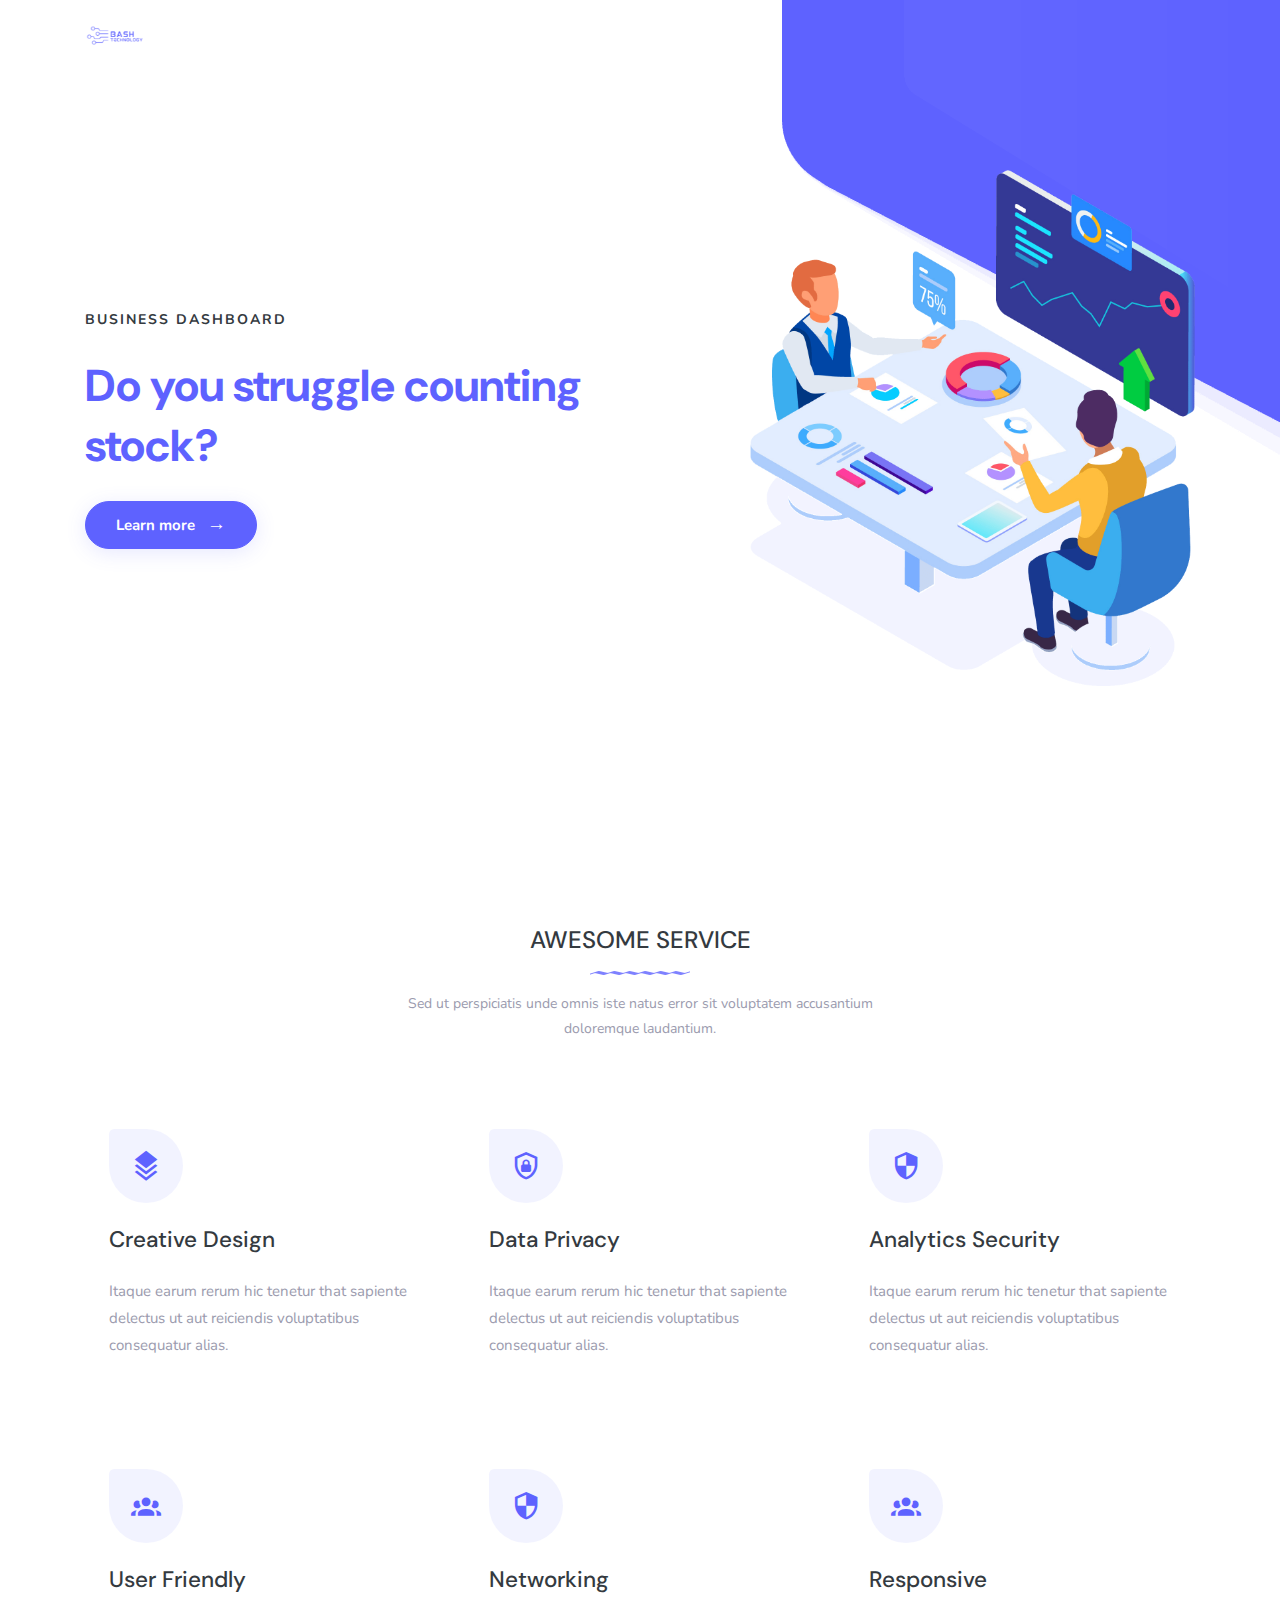
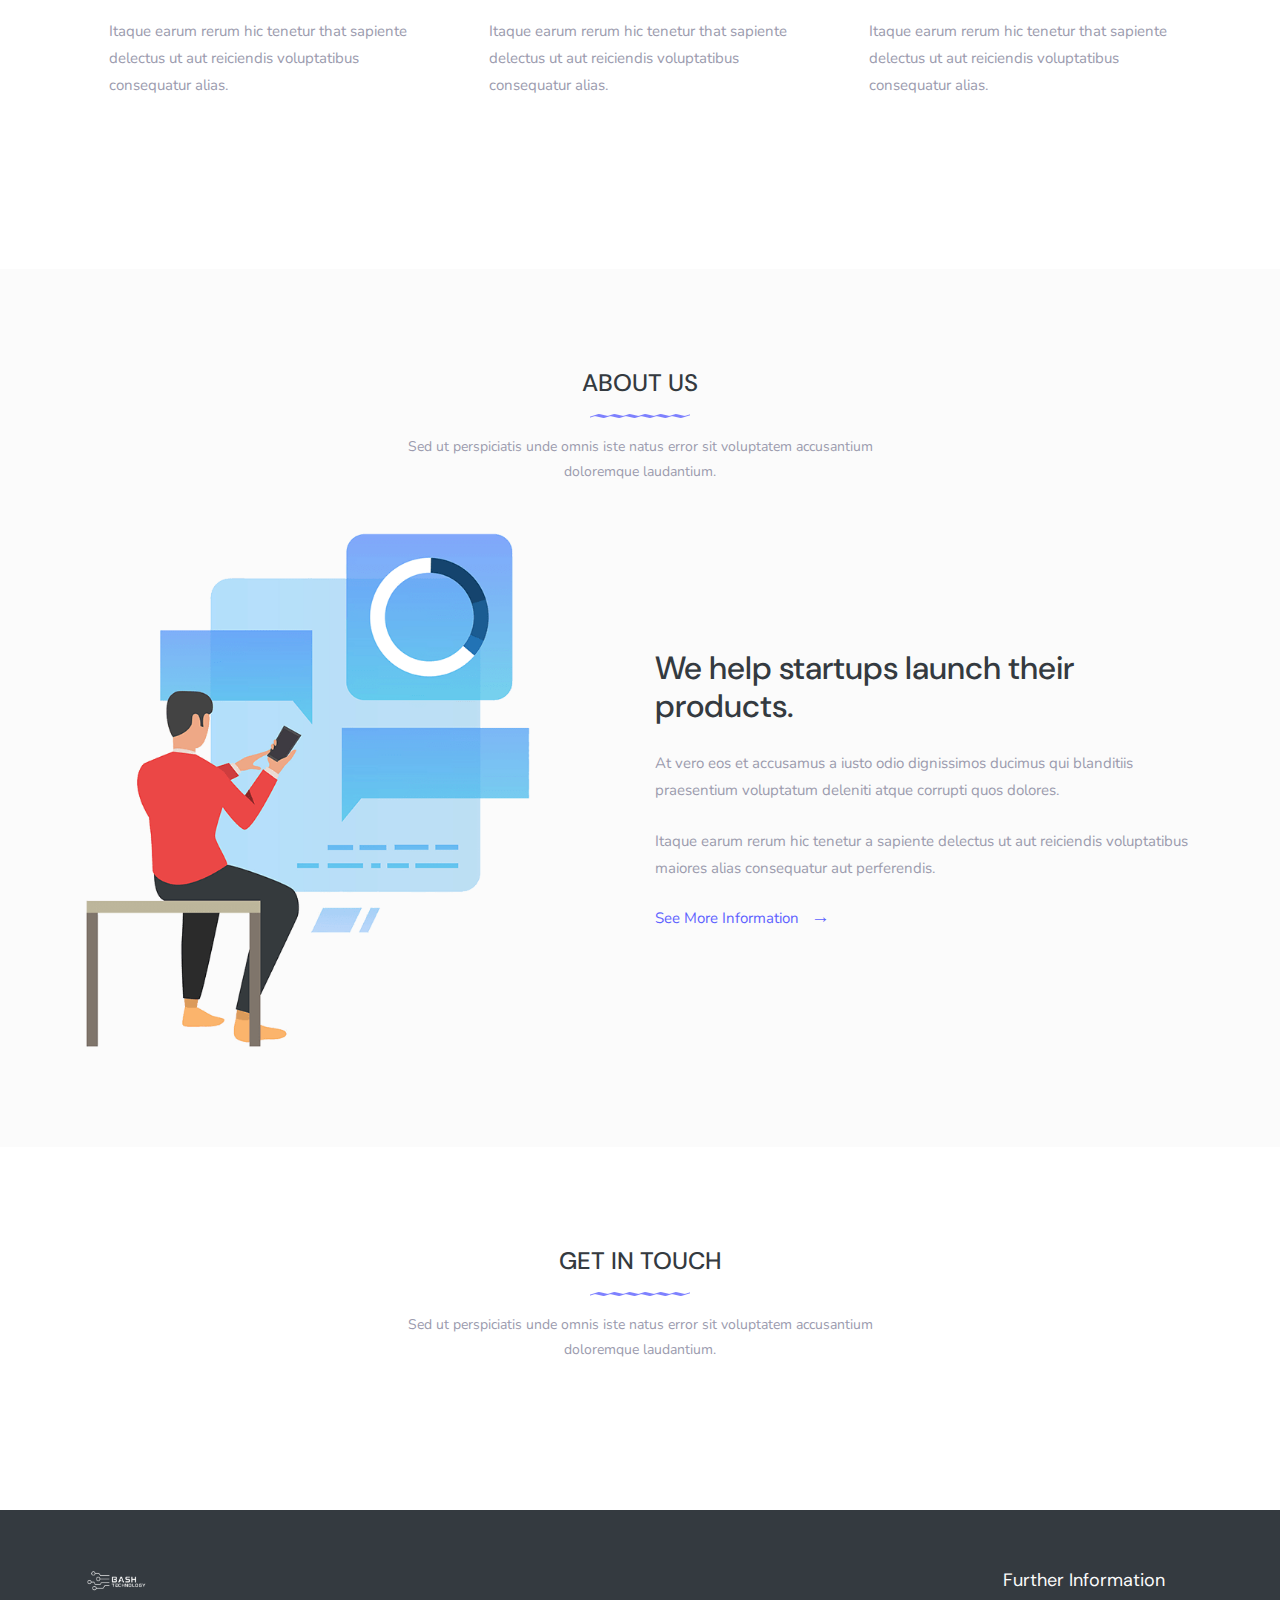
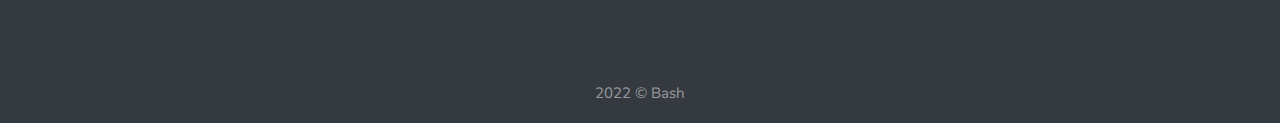
==== commit 4b10d6c2: "Replace logos, adjust css" ====
--- a/index.html
+++ b/index.html
@@ -1,14 +1,13 @@
 <!DOCTYPE html>
-<!-- saved from url=(0086)file:///Users/kasia_kurs/Downloads/OneDay/3.%20Git/Neloz_v1.0.0/HTML/layout-one-1.html -->
 <html lang="en"><head><meta http-equiv="Content-Type" content="text/html; charset=UTF-8">
     
-    <title>Neloz - Responsive Bootstrap 4 Landing Page Template</title>
+    <meta charset="utf-8" />
+    <title>Bash - Your business dashboard</title>
     <meta name="viewport" content="width=device-width, initial-scale=1.0">
-    <meta name="description" content="Premium Bootstrap 4 Landing Page Template">
-    <meta name="keywords" content="bootstrap 4, premium, marketing, multipurpose">
-    <meta content="Themesdesign" name="author">
+    <meta name="description" content="Stock manager and analytics for ecommerce" />
+    <meta name="keywords" content="bash, dashboard, analytics, ecommerce" />
     <!-- favicon -->
-    <link rel="shortcut icon" href="file:///Users/kasia_kurs/Downloads/OneDay/3.%20Git/Neloz_v1.0.0/HTML/images/favicon.ico">
+    <link rel="shortcut icon" href="">
 
     <!--Slider-->
     <link rel="stylesheet" href="./app/owl.carousel.min.css">
@@ -44,7 +43,7 @@
             <a class="navbar-brand logo" href="file:///Users/kasia_kurs/Downloads/OneDay/3.%20Git/Neloz_v1.0.0/HTML/layout-one-1.html">
                 <img src="./app/logo-dark.png" alt="" class="" height="21">
             </a>
-            <button class="navbar-toggler" type="button" data-toggle="collapse" data-target="#navbarCollapse" aria-controls="navbarCollapse" aria-expanded="false" aria-label="Toggle navigation">
+            <!-- <button class="navbar-toggler" type="button" data-toggle="collapse" data-target="#navbarCollapse" aria-controls="navbarCollapse" aria-expanded="false" aria-label="Toggle navigation">
                 <i class="mdi mdi-menu"></i>
             </button>
             <div class="collapse navbar-collapse" id="navbarCollapse">
@@ -68,7 +67,7 @@
                         <a href="file:///Users/kasia_kurs/Downloads/OneDay/3.%20Git/Neloz_v1.0.0/HTML/layout-one-1.html#contact" class="nav-link">Contact Us</a>
                     </li>
                 </ul>
-            </div>
+            </div> -->
         </div>
     </nav>
     <!-- Navbar End -->
@@ -79,10 +78,10 @@
             <div class="row align-items-center">
                 <div class="col-lg-6">
                     <div class="hero-title">
-                        <p class="text-uppercase hero-small-title title font-weight-bold f-14 mb-4">Cretive Marketing</p>
-                        <h1 class="font-weight-bold main-title mb-4">We Craft Digital, Graphic and Dimensional Thinking</h1>
-                        <p class="text-muted mb-4 pb-2">At vero eos et accusamus et iusto odio dignissimos ducimus qui blanditiis praesentium voluptatum deleniti atque corrupti quos dolores et quas molestias excepturi sint occaecati cupiditate.</p>
-                        <a href="file:///Users/kasia_kurs/Downloads/OneDay/3.%20Git/Neloz_v1.0.0/HTML/layout-one-1.html" class="btn btn-primary rounded-pill">Find Out How <span class="ml-2 right-icon">→</span></a>
+                        <p class="text-uppercase hero-small-title title font-weight-bold f-14 mb-4">Business Dashboard</p>
+                        <h1 class="font-weight-bold main-title mb-4">Do you struggle counting stock?</h1>
+                        <!-- <p class="text-muted mb-4 pb-2">At vero eos et accusamus et iusto odio dignissimos ducimus qui blanditiis praesentium voluptatum deleniti atque corrupti quos dolores et quas molestias excepturi sint occaecati cupiditate.</p> -->
+                        <a href="file:///Users/kasia_kurs/Downloads/OneDay/3.%20Git/Neloz_v1.0.0/HTML/layout-one-1.html" class="btn btn-primary rounded-pill">Learn more <span class="ml-2 right-icon">→</span></a>
                     </div>
                 </div>
                 <div class="col-lg-5 offset-lg-1">
@@ -94,28 +93,6 @@
         </div>
     </section>
     <!-- Hero End -->
-
-    <section class="">
-        <div class="container">
-            <div class="row">
-                <div class="col-md client-logo mb-4 mb-lg-0">
-                    <img src="./app/1.png" alt="" class="img-fluid mx-auto d-block p-4">
-                </div>
-                <div class="col-md client-logo mb-4 mb-lg-0">
-                    <img src="./app/2.png" alt="" class="img-fluid mx-auto d-block p-4">
-                </div>
-                <div class="col-md client-logo mb-4 mb-lg-0">
-                    <img src="./app/3.png" alt="" class="img-fluid mx-auto d-block p-4">
-                </div>
-                <div class="col-md client-logo mb-4 mb-lg-0">
-                    <img src="./app/4.png" alt="" class="img-fluid mx-auto d-block p-4">
-                </div>
-                <div class="col-md client-logo mb-4 mb-lg-0">
-                    <img src="./app/5.png" alt="" class="img-fluid mx-auto d-block p-4">
-                </div>
-            </div>
-        </div>
-    </section>
 
     <!-- Service Start -->
     <section class="section" id="services">
@@ -223,23 +200,26 @@
     </section>
     <!-- About us End -->
 
+    
+
     <!-- Counter Start -->
-    <section class="section counter-bg">
+    <!-- <Section class="section counter-bg">
         <div class="counter-bg-overlay"></div>
         <div class="container">
             <div class="row align-items-center" id="counter">
                 <div class="col-lg-3 col-md-6">
                     <div class="mb-4 mb-lg-0">
                         <h2 class="text-white mb-4">Important Facts</h2>
-                        <p class="f-15 text-white-70 mb-4">Sed ut perspiciatis unde omnis iste natus error sit voluptatem.</p>
-                        <a href="file:///Users/kasia_kurs/Downloads/OneDay/3.%20Git/Neloz_v1.0.0/HTML/layout-one-1.html" class="btn btn-light">Read More <span class="ml-2 right-icon">→</span></a>
+                        <p class="f-15 text-white-70 mb-4">Sed ut perspiciatis unde omnis iste natus error sit
+                            voluptatem.</p>
+                        <a href="" class="btn btn-light">Read More <span class="ml-2 right-icon">&#8594;</span></a>
                     </div>
                 </div>
                 <div class="col-lg-3 col-md-6">
                     <div class="counter-box text-center px-4 py-5 mb-4 mb-lg-0">
                         <div class="text-white">
-                            <img src="./app/icon-1.png" alt="" class="img-fluid mx-auto d-blok">
-                            <h1 class="mb-2 mt-3"><span class="counter-value mt-4" data-count="620">620</span>+</h1>
+                            <img src="images/icon/icon-1.png" alt="" class="img-fluid mx-auto d-blok">
+                            <h1 class="mb-2 mt-3"><span class="counter-value mt-4" data-count="620">0</span>+</h1>
                             <p class="mb-0 text-white-70">Successful Project</p>
                         </div>
                     </div>
@@ -247,8 +227,8 @@
                 <div class="col-lg-3 col-md-6">
                     <div class="counter-box text-center px-4 py-5 mb-4 mb-lg-0">
                         <div class="text-white">
-                            <img src="./app/icon-2.png" alt="" class="img-fluid mx-auto d-blok">
-                            <h1 class="mb-2 mt-3"><span class="counter-value mt-4" data-count="1200">1200</span></h1>
+                            <img src="images/icon/icon-2.png" alt="" class="img-fluid mx-auto d-blok">
+                            <h1 class="mb-2 mt-3"><span class="counter-value mt-4" data-count="1200">0</span></h1>
                             <p class="mb-0 text-white-70">Happy Clients</p>
                         </div>
                     </div>
@@ -256,28 +236,29 @@
                 <div class="col-lg-3 col-md-6">
                     <div class="counter-box text-center px-4 py-5 mb-4 mb-lg-0">
                         <div class="text-white">
-                            <img src="./app/icon-3.png" alt="" class="img-fluid mx-auto d-blok">
-                            <h1 class="mb-2 mt-3"><span class="counter-value mt-4" data-count="450">450</span></h1>
+                            <img src="images/icon/icon-3.png" alt="" class="img-fluid mx-auto d-blok">
+                            <h1 class="mb-2 mt-3"><span class="counter-value mt-4" data-count="450">0</span></h1>
                             <p class="mb-0 text-white-70">Awards Win</p>
                         </div>
                     </div>
                 </div>
             </div>
         </div>
-    </section>
+    </Section> -->
     <!-- Counter End -->
 
     <!-- Pricing Start -->
-    <section class="section" id="pricing">
+    <!-- <section class="section" id="pricing">
         <div class="container">
             <div class="row justify-content-center">
                 <div class="col-lg-6 col-md-8">
                     <div class="text-center mb-5">
                         <h4 class="text-uppercase mb-0">Select Your Plan</h4>
                         <div class="my-3">
-                            <img src="./app/title-border.png" alt="" class="img-fluid mx-auto d-block">
-                        </div>
-                        <p class="text-muted f-14">Sed ut perspiciatis unde omnis iste natus error sit voluptatem accusantium doloremque laudantium.</p>
+                            <img src="images/title-border.png" alt="" class="img-fluid mx-auto d-block">
+                        </div>
+                        <p class="text-muted f-14">Sed ut perspiciatis unde omnis iste natus error sit voluptatem
+                            accusantium doloremque laudantium.</p>
                     </div>
                 </div>
             </div>
@@ -285,15 +266,17 @@
             <div class="row">
                 <div class="col-lg-4">
                     <div class="pricing-box rounded text-center position-relative px-4 py-5 mb-4">
-                        <img src="./app/img-1.png" alt="" class="img-fluid mx-auto d-block">
+                        <img src="images/pricing/img-1.png" alt="" class="img-fluid mx-auto d-block">
                         <h3 class="pricing-title title text-uppercase mt-5 mb-4">Basic</h3>
                         <div class="text-muted py-3">
                             <p class="">Bandwidth: <b class="highlight">1GB</b></p>
                             <p class="">Support: <b class="highlight">No</b></p>
                             <p class=""><b>No</b> Hidden Fees</p>
                         </div>
-                        <p class="text-muted f-15 mb-4">All Extension Included <span class="d-block f-18"><b>$12.90/Year</b></span></p>
-                        <a href="file:///Users/kasia_kurs/Downloads/OneDay/3.%20Git/Neloz_v1.0.0/HTML/layout-one-1.html" class="btn btn-outline-primary">Buy Now <span class="ml-2 right-icon">→</span></a>
+                        <p class="text-muted f-15 mb-4">All Extension Included <span
+                                class="d-block f-18"><b>$12.90/Year</b></span></p>
+                        <a href="" class="btn btn-outline-primary">Buy Now <span
+                                class="ml-2 right-icon">&#8594;</span></a>
                     </div>
                 </div>
                 <div class="col-lg-4">
@@ -301,73 +284,84 @@
                         <div class="ribbon">
                             <p class="mb-0 text-white f-13">-25%</p>
                         </div>
-                        <img src="./app/img-2.png" alt="" class="img-fluid mx-auto d-block">
+                        <img src="images/pricing/img-2.png" alt="" class="img-fluid mx-auto d-block">
                         <h3 class="pricing-title title text-uppercase mt-5 mb-4">Standard</h3>
                         <div class="text-muted py-3">
                             <p class="">Bandwidth: <b class="highlight">1.5GB</b></p>
                             <p class="">Support: <b class="highlight">Yes</b></p>
                             <p class=""><b>No</b> Hidden Fees</p>
                         </div>
-                        <p class="text-muted f-15 mb-4">All Extension Included <span class="d-block f-18"><b>$49.99/Year</b></span></p>
-                        <a href="file:///Users/kasia_kurs/Downloads/OneDay/3.%20Git/Neloz_v1.0.0/HTML/layout-one-1.html" class="btn btn-primary">Buy Now <span class="ml-2 right-icon">→</span></a>
+                        <p class="text-muted f-15 mb-4">All Extension Included <span
+                                class="d-block f-18"><b>$49.99/Year</b></span></p>
+                        <a href="" class="btn btn-primary">Buy Now <span class="ml-2 right-icon">&#8594;</span></a>
                     </div>
                 </div>
                 <div class="col-lg-4">
                     <div class="pricing-box rounded text-center position-relative px-4 py-5 mb-4">
-                        <img src="./app/img-3.png" alt="" class="img-fluid mx-auto d-block">
+                        <img src="images/pricing/img-3.png" alt="" class="img-fluid mx-auto d-block">
                         <h3 class="pricing-title title text-uppercase mt-5 mb-4">Premium</h3>
                         <div class="text-muted py-3">
                             <p class="">Bandwidth: <b class="highlight">2GB</b></p>
                             <p class="">Support: <b class="highlight">No</b></p>
                             <p class=""><b>No</b> Hidden Fees</p>
                         </div>
-                        <p class="text-muted f-15 mb-4">All Extension Included <span class="d-block f-18"><b>$89.99/Year</b></span></p>
-                        <a href="file:///Users/kasia_kurs/Downloads/OneDay/3.%20Git/Neloz_v1.0.0/HTML/layout-one-1.html" class="btn btn-outline-primary">Buy Now <span class="ml-2 right-icon">→</span></a>
-                    </div>
-                </div>
-            </div>
-        </div>
-    </section>
+                        <p class="text-muted f-15 mb-4">All Extension Included <span
+                                class="d-block f-18"><b>$89.99/Year</b></span></p>
+                        <a href="" class="btn btn-outline-primary">Buy Now <span
+                                class="ml-2 right-icon">&#8594;</span></a>
+                    </div>
+                </div>
+            </div>
+        </div>
+    </section> -->
     <!-- Pricing End -->
 
     <!-- Clients Start -->
-    <section class="section bg-light" id="clients">
+    <!-- <section class="section bg-light" id="clients">
         <div class="container">
             <div class="row justify-content-center">
                 <div class="col-lg-6 col-md-8">
                     <div class="text-center mb-5">
                         <h4 class="text-uppercase mb-0">Our Clients</h4>
                         <div class="my-3">
-                            <img src="./app/title-border.png" alt="" class="img-fluid mx-auto d-block">
-                        </div>
-                        <p class="text-muted f-14">Sed ut perspiciatis unde omnis iste natus error sit voluptatem accusantium doloremque laudantium.</p>
+                            <img src="images/title-border.png" alt="" class="img-fluid mx-auto d-block">
+                        </div>
+                        <p class="text-muted f-14">Sed ut perspiciatis unde omnis iste natus error sit voluptatem
+                            accusantium doloremque laudantium.</p>
                     </div>
                 </div>
             </div>
 
             <div class="row">
-                <div class="owl-carousel owl-theme owl-loaded owl-drag">
-                    
-                    <!-- owl item and -->
-                    
-                    <!-- owl item and -->
-                    
-                    <!-- owl item and -->
-                    
-                    <!-- owl item and -->
-                    
-                    <!-- owl item and -->
-                    
-                    <!-- owl item and -->
-                    
-                    <!-- owl item and -->
-                <div class="owl-stage-outer"><div class="owl-stage" style="transform: translate3d(-1939px, 0px, 0px); transition: all 0.25s ease 0s; width: 4850px;"><div class="owl-item cloned" style="width: 313.333px; margin-right: 10px;"><div class="item">
+                <div class="owl-carousel owl-theme">
+                    <div class="item">
                         <div class="testi-content text-center m-3 p-4 position-relative">
                             <div class="testi-icon"><i class="mdi mdi-format-quote-open"></i></div>
-                            <p class="text-muted mb-4 position-relative f-15">Nemo enim ipsam voluptatem quia voluptas sit aspernatur aut odit aut fugit, sed quia consequuntur magni dolores. 😘</p>
-                            <img src="./app/4.jpg" alt="" class="img-fluid mx-auto d-block rounded-circle user-img">
-                            <h5 class="title mb-1 mt-4">James Clark</h5>
-                            <p class="text-muted mb-2 f-15">PHP Developer</p>
+                            <p class="text-muted mb-4 position-relative f-15">Et harum quidem that rerum facilis
+                                expedita distinctio nam at what libero tempore cum soluta nobis est eligendi.</p>
+                            <img src="images/users/1.jpg" alt=""
+                                class="img-fluid mx-auto d-block rounded-circle user-img">
+                            <h5 class="title mb-1 mt-4">Jane Banta</h5>
+                            <p class="text-muted mb-2 f-15">Web Developer</p>
+                            <ul class="list-unstyled f-15 text-warning mb-0">
+                                <li class="list-inline-item mr-1"><i class="mdi mdi-star"></i></li>
+                                <li class="list-inline-item mr-1"><i class="mdi mdi-star"></i></li>
+                                <li class="list-inline-item mr-1"><i class="mdi mdi-star"></i></li>
+                                <li class="list-inline-item mr-1"><i class="mdi mdi-star"></i></li>
+                                <li class="list-inline-item"><i class="mdi mdi-star"></i></li>
+                            </ul>
+                        </div>
+                    </div> -->
+    <!-- owl item and -->
+    <!-- <div class="item">
+                        <div class="testi-content text-center m-3 p-4 position-relative">
+                            <div class="testi-icon"><i class="mdi mdi-format-quote-open"></i></div>
+                            <p class="text-muted mb-4 position-relative f-15">At vero eos et accusamus et iusto odio
+                                dignissimos ducimus qui blanditiis praesentium voluptatum. 😍</p>
+                            <img src="images/users/2.jpg" alt=""
+                                class="img-fluid mx-auto d-block rounded-circle user-img">
+                            <h5 class="title mb-1 mt-4">Manuel Allen</h5>
+                            <p class="text-muted mb-2 f-15">Graphic Designer</p>
                             <ul class="list-unstyled f-15 text-warning mb-0">
                                 <li class="list-inline-item mr-1"><i class="mdi mdi-star"></i></li>
                                 <li class="list-inline-item mr-1"><i class="mdi mdi-star"></i></li>
@@ -376,28 +370,17 @@
                                 <li class="list-inline-item"><i class="mdi mdi-star-outline"></i></li>
                             </ul>
                         </div>
-                    </div></div><div class="owl-item cloned" style="width: 313.333px; margin-right: 10px;"><div class="item">
+                    </div> -->
+    <!-- owl item and -->
+    <!-- <div class="item">
                         <div class="testi-content text-center m-3 p-4 position-relative">
                             <div class="testi-icon"><i class="mdi mdi-format-quote-open"></i></div>
-                            <p class="text-muted mb-4 position-relative f-15">Quis autem vel eum iure reprehenderit qui in ea voluptate velit esse quam nihil molestiae consequatur vel illum.</p>
-                            <img src="./app/5.jpg" alt="" class="img-fluid mx-auto d-block rounded-circle user-img">
-                            <h5 class="title mb-1 mt-4">Marie Perkins</h5>
-                            <p class="text-muted mb-2 f-15">UI/UX Designer</p>
-                            <ul class="list-unstyled f-15 text-warning mb-0">
-                                <li class="list-inline-item mr-1"><i class="mdi mdi-star"></i></li>
-                                <li class="list-inline-item mr-1"><i class="mdi mdi-star"></i></li>
-                                <li class="list-inline-item mr-1"><i class="mdi mdi-star"></i></li>
-                                <li class="list-inline-item mr-1"><i class="mdi mdi-star"></i></li>
-                                <li class="list-inline-item"><i class="mdi mdi-star-outline"></i></li>
-                            </ul>
-                        </div>
-                    </div></div><div class="owl-item cloned" style="width: 313.333px; margin-right: 10px;"><div class="item">
-                        <div class="testi-content text-center m-3 p-4 position-relative">
-                            <div class="testi-icon"><i class="mdi mdi-format-quote-open"></i></div>
-                            <p class="text-muted mb-4 position-relative f-15">Et harum quidem that rerum facilis expedita distinctio nam at what libero tempore cum soluta nobis est eligendi. 😜</p>
-                            <img src="./app/6.jpg" alt="" class="img-fluid mx-auto d-block rounded-circle user-img">
-                            <h5 class="title mb-1 mt-4">Daniel Clark</h5>
-                            <p class="text-muted mb-2 f-15">Graphic Designer</p>
+                            <p class="text-muted mb-4 position-relative f-15">Temporibus autem quibusdam et aut officiis
+                                debitis aut rerum necessitatibus saepe eveniet ut et voluptates.</p>
+                            <img src="images/users/3.jpg" alt=""
+                                class="img-fluid mx-auto d-block rounded-circle user-img">
+                            <h5 class="title mb-1 mt-4">Hattie Fuller</h5>
+                            <p class="text-muted mb-2 f-15">Web Designer</p>
                             <ul class="list-unstyled f-15 text-warning mb-0">
                                 <li class="list-inline-item mr-1"><i class="mdi mdi-star"></i></li>
                                 <li class="list-inline-item mr-1"><i class="mdi mdi-star"></i></li>
@@ -406,190 +389,14 @@
                                 <li class="list-inline-item"><i class="mdi mdi-star-outline"></i></li>
                             </ul>
                         </div>
-                    </div></div><div class="owl-item cloned" style="width: 313.333px; margin-right: 10px;"><div class="item">
-                        <div class="testi-content text-center m-3 p-4 position-relative">
-                            <div class="testi-icon"><i class="mdi mdi-format-quote-open"></i></div>
-                            <p class="text-muted mb-4 position-relative f-15">Itaque earum rerum hic tenetur a sapiente delectus, ut aut reiciendis voluptatibus maiores that alias consequatur.</p>
-                            <img src="./app/3.jpg" alt="" class="img-fluid mx-auto d-block rounded-circle user-img">
-                            <h5 class="title mb-1 mt-4">Helen Jones</h5>
-                            <p class="text-muted mb-2 f-15">Web Designer</p>
-                            <ul class="list-unstyled f-18 text-warning mb-0">
-                                <li class="list-inline-item mr-1"><i class="mdi mdi-star"></i></li>
-                                <li class="list-inline-item mr-1"><i class="mdi mdi-star"></i></li>
-                                <li class="list-inline-item mr-1"><i class="mdi mdi-star"></i></li>
-                                <li class="list-inline-item mr-1"><i class="mdi mdi-star"></i></li>
-                                <li class="list-inline-item"><i class="mdi mdi-star-outline"></i></li>
-                            </ul>
-                        </div>
-                    </div></div><div class="owl-item" style="width: 313.333px; margin-right: 10px;"><div class="item">
-                        <div class="testi-content text-center m-3 p-4 position-relative">
-                            <div class="testi-icon"><i class="mdi mdi-format-quote-open"></i></div>
-                            <p class="text-muted mb-4 position-relative f-15">Et harum quidem that rerum facilis expedita distinctio nam at what libero tempore cum soluta nobis est eligendi.</p>
-                            <img src="./app/1.jpg" alt="" class="img-fluid mx-auto d-block rounded-circle user-img">
-                            <h5 class="title mb-1 mt-4">Jane Banta</h5>
-                            <p class="text-muted mb-2 f-15">Web Developer</p>
-                            <ul class="list-unstyled f-15 text-warning mb-0">
-                                <li class="list-inline-item mr-1"><i class="mdi mdi-star"></i></li>
-                                <li class="list-inline-item mr-1"><i class="mdi mdi-star"></i></li>
-                                <li class="list-inline-item mr-1"><i class="mdi mdi-star"></i></li>
-                                <li class="list-inline-item mr-1"><i class="mdi mdi-star"></i></li>
-                                <li class="list-inline-item"><i class="mdi mdi-star"></i></li>
-                            </ul>
-                        </div>
-                    </div></div><div class="owl-item" style="width: 313.333px; margin-right: 10px;"><div class="item">
-                        <div class="testi-content text-center m-3 p-4 position-relative">
-                            <div class="testi-icon"><i class="mdi mdi-format-quote-open"></i></div>
-                            <p class="text-muted mb-4 position-relative f-15">At vero eos et accusamus et iusto odio dignissimos ducimus qui blanditiis praesentium voluptatum. 😍</p>
-                            <img src="./app/2.jpg" alt="" class="img-fluid mx-auto d-block rounded-circle user-img">
-                            <h5 class="title mb-1 mt-4">Manuel Allen</h5>
-                            <p class="text-muted mb-2 f-15">Graphic Designer</p>
-                            <ul class="list-unstyled f-15 text-warning mb-0">
-                                <li class="list-inline-item mr-1"><i class="mdi mdi-star"></i></li>
-                                <li class="list-inline-item mr-1"><i class="mdi mdi-star"></i></li>
-                                <li class="list-inline-item mr-1"><i class="mdi mdi-star"></i></li>
-                                <li class="list-inline-item mr-1"><i class="mdi mdi-star"></i></li>
-                                <li class="list-inline-item"><i class="mdi mdi-star-outline"></i></li>
-                            </ul>
-                        </div>
-                    </div></div><div class="owl-item active" style="width: 313.333px; margin-right: 10px;"><div class="item">
-                        <div class="testi-content text-center m-3 p-4 position-relative">
-                            <div class="testi-icon"><i class="mdi mdi-format-quote-open"></i></div>
-                            <p class="text-muted mb-4 position-relative f-15">Temporibus autem quibusdam et aut officiis debitis aut rerum necessitatibus saepe eveniet ut et voluptates.</p>
-                            <img src="./app/3.jpg" alt="" class="img-fluid mx-auto d-block rounded-circle user-img">
-                            <h5 class="title mb-1 mt-4">Hattie Fuller</h5>
-                            <p class="text-muted mb-2 f-15">Web Designer</p>
-                            <ul class="list-unstyled f-15 text-warning mb-0">
-                                <li class="list-inline-item mr-1"><i class="mdi mdi-star"></i></li>
-                                <li class="list-inline-item mr-1"><i class="mdi mdi-star"></i></li>
-                                <li class="list-inline-item mr-1"><i class="mdi mdi-star"></i></li>
-                                <li class="list-inline-item mr-1"><i class="mdi mdi-star-outline"></i></li>
-                                <li class="list-inline-item"><i class="mdi mdi-star-outline"></i></li>
-                            </ul>
-                        </div>
-                    </div></div><div class="owl-item active" style="width: 313.333px; margin-right: 10px;"><div class="item">
-                        <div class="testi-content text-center m-3 p-4 position-relative">
-                            <div class="testi-icon"><i class="mdi mdi-format-quote-open"></i></div>
-                            <p class="text-muted mb-4 position-relative f-15">Nemo enim ipsam voluptatem quia voluptas sit aspernatur aut odit aut fugit, sed quia consequuntur magni dolores. 😘</p>
-                            <img src="./app/4.jpg" alt="" class="img-fluid mx-auto d-block rounded-circle user-img">
-                            <h5 class="title mb-1 mt-4">James Clark</h5>
-                            <p class="text-muted mb-2 f-15">PHP Developer</p>
-                            <ul class="list-unstyled f-15 text-warning mb-0">
-                                <li class="list-inline-item mr-1"><i class="mdi mdi-star"></i></li>
-                                <li class="list-inline-item mr-1"><i class="mdi mdi-star"></i></li>
-                                <li class="list-inline-item mr-1"><i class="mdi mdi-star"></i></li>
-                                <li class="list-inline-item mr-1"><i class="mdi mdi-star"></i></li>
-                                <li class="list-inline-item"><i class="mdi mdi-star-outline"></i></li>
-                            </ul>
-                        </div>
-                    </div></div><div class="owl-item active" style="width: 313.333px; margin-right: 10px;"><div class="item">
-                        <div class="testi-content text-center m-3 p-4 position-relative">
-                            <div class="testi-icon"><i class="mdi mdi-format-quote-open"></i></div>
-                            <p class="text-muted mb-4 position-relative f-15">Quis autem vel eum iure reprehenderit qui in ea voluptate velit esse quam nihil molestiae consequatur vel illum.</p>
-                            <img src="./app/5.jpg" alt="" class="img-fluid mx-auto d-block rounded-circle user-img">
-                            <h5 class="title mb-1 mt-4">Marie Perkins</h5>
-                            <p class="text-muted mb-2 f-15">UI/UX Designer</p>
-                            <ul class="list-unstyled f-15 text-warning mb-0">
-                                <li class="list-inline-item mr-1"><i class="mdi mdi-star"></i></li>
-                                <li class="list-inline-item mr-1"><i class="mdi mdi-star"></i></li>
-                                <li class="list-inline-item mr-1"><i class="mdi mdi-star"></i></li>
-                                <li class="list-inline-item mr-1"><i class="mdi mdi-star"></i></li>
-                                <li class="list-inline-item"><i class="mdi mdi-star-outline"></i></li>
-                            </ul>
-                        </div>
-                    </div></div><div class="owl-item" style="width: 313.333px; margin-right: 10px;"><div class="item">
-                        <div class="testi-content text-center m-3 p-4 position-relative">
-                            <div class="testi-icon"><i class="mdi mdi-format-quote-open"></i></div>
-                            <p class="text-muted mb-4 position-relative f-15">Et harum quidem that rerum facilis expedita distinctio nam at what libero tempore cum soluta nobis est eligendi. 😜</p>
-                            <img src="./app/6.jpg" alt="" class="img-fluid mx-auto d-block rounded-circle user-img">
-                            <h5 class="title mb-1 mt-4">Daniel Clark</h5>
-                            <p class="text-muted mb-2 f-15">Graphic Designer</p>
-                            <ul class="list-unstyled f-15 text-warning mb-0">
-                                <li class="list-inline-item mr-1"><i class="mdi mdi-star"></i></li>
-                                <li class="list-inline-item mr-1"><i class="mdi mdi-star"></i></li>
-                                <li class="list-inline-item mr-1"><i class="mdi mdi-star"></i></li>
-                                <li class="list-inline-item mr-1"><i class="mdi mdi-star-outline"></i></li>
-                                <li class="list-inline-item"><i class="mdi mdi-star-outline"></i></li>
-                            </ul>
-                        </div>
-                    </div></div><div class="owl-item" style="width: 313.333px; margin-right: 10px;"><div class="item">
-                        <div class="testi-content text-center m-3 p-4 position-relative">
-                            <div class="testi-icon"><i class="mdi mdi-format-quote-open"></i></div>
-                            <p class="text-muted mb-4 position-relative f-15">Itaque earum rerum hic tenetur a sapiente delectus, ut aut reiciendis voluptatibus maiores that alias consequatur.</p>
-                            <img src="./app/3.jpg" alt="" class="img-fluid mx-auto d-block rounded-circle user-img">
-                            <h5 class="title mb-1 mt-4">Helen Jones</h5>
-                            <p class="text-muted mb-2 f-15">Web Designer</p>
-                            <ul class="list-unstyled f-18 text-warning mb-0">
-                                <li class="list-inline-item mr-1"><i class="mdi mdi-star"></i></li>
-                                <li class="list-inline-item mr-1"><i class="mdi mdi-star"></i></li>
-                                <li class="list-inline-item mr-1"><i class="mdi mdi-star"></i></li>
-                                <li class="list-inline-item mr-1"><i class="mdi mdi-star"></i></li>
-                                <li class="list-inline-item"><i class="mdi mdi-star-outline"></i></li>
-                            </ul>
-                        </div>
-                    </div></div><div class="owl-item cloned" style="width: 313.333px; margin-right: 10px;"><div class="item">
-                        <div class="testi-content text-center m-3 p-4 position-relative">
-                            <div class="testi-icon"><i class="mdi mdi-format-quote-open"></i></div>
-                            <p class="text-muted mb-4 position-relative f-15">Et harum quidem that rerum facilis expedita distinctio nam at what libero tempore cum soluta nobis est eligendi.</p>
-                            <img src="./app/1.jpg" alt="" class="img-fluid mx-auto d-block rounded-circle user-img">
-                            <h5 class="title mb-1 mt-4">Jane Banta</h5>
-                            <p class="text-muted mb-2 f-15">Web Developer</p>
-                            <ul class="list-unstyled f-15 text-warning mb-0">
-                                <li class="list-inline-item mr-1"><i class="mdi mdi-star"></i></li>
-                                <li class="list-inline-item mr-1"><i class="mdi mdi-star"></i></li>
-                                <li class="list-inline-item mr-1"><i class="mdi mdi-star"></i></li>
-                                <li class="list-inline-item mr-1"><i class="mdi mdi-star"></i></li>
-                                <li class="list-inline-item"><i class="mdi mdi-star"></i></li>
-                            </ul>
-                        </div>
-                    </div></div><div class="owl-item cloned" style="width: 313.333px; margin-right: 10px;"><div class="item">
-                        <div class="testi-content text-center m-3 p-4 position-relative">
-                            <div class="testi-icon"><i class="mdi mdi-format-quote-open"></i></div>
-                            <p class="text-muted mb-4 position-relative f-15">At vero eos et accusamus et iusto odio dignissimos ducimus qui blanditiis praesentium voluptatum. 😍</p>
-                            <img src="./app/2.jpg" alt="" class="img-fluid mx-auto d-block rounded-circle user-img">
-                            <h5 class="title mb-1 mt-4">Manuel Allen</h5>
-                            <p class="text-muted mb-2 f-15">Graphic Designer</p>
-                            <ul class="list-unstyled f-15 text-warning mb-0">
-                                <li class="list-inline-item mr-1"><i class="mdi mdi-star"></i></li>
-                                <li class="list-inline-item mr-1"><i class="mdi mdi-star"></i></li>
-                                <li class="list-inline-item mr-1"><i class="mdi mdi-star"></i></li>
-                                <li class="list-inline-item mr-1"><i class="mdi mdi-star"></i></li>
-                                <li class="list-inline-item"><i class="mdi mdi-star-outline"></i></li>
-                            </ul>
-                        </div>
-                    </div></div><div class="owl-item cloned" style="width: 313.333px; margin-right: 10px;"><div class="item">
-                        <div class="testi-content text-center m-3 p-4 position-relative">
-                            <div class="testi-icon"><i class="mdi mdi-format-quote-open"></i></div>
-                            <p class="text-muted mb-4 position-relative f-15">Temporibus autem quibusdam et aut officiis debitis aut rerum necessitatibus saepe eveniet ut et voluptates.</p>
-                            <img src="./app/3.jpg" alt="" class="img-fluid mx-auto d-block rounded-circle user-img">
-                            <h5 class="title mb-1 mt-4">Hattie Fuller</h5>
-                            <p class="text-muted mb-2 f-15">Web Designer</p>
-                            <ul class="list-unstyled f-15 text-warning mb-0">
-                                <li class="list-inline-item mr-1"><i class="mdi mdi-star"></i></li>
-                                <li class="list-inline-item mr-1"><i class="mdi mdi-star"></i></li>
-                                <li class="list-inline-item mr-1"><i class="mdi mdi-star"></i></li>
-                                <li class="list-inline-item mr-1"><i class="mdi mdi-star-outline"></i></li>
-                                <li class="list-inline-item"><i class="mdi mdi-star-outline"></i></li>
-                            </ul>
-                        </div>
-                    </div></div><div class="owl-item cloned" style="width: 313.333px; margin-right: 10px;"><div class="item">
-                        <div class="testi-content text-center m-3 p-4 position-relative">
-                            <div class="testi-icon"><i class="mdi mdi-format-quote-open"></i></div>
-                            <p class="text-muted mb-4 position-relative f-15">Nemo enim ipsam voluptatem quia voluptas sit aspernatur aut odit aut fugit, sed quia consequuntur magni dolores. 😘</p>
-                            <img src="./app/4.jpg" alt="" class="img-fluid mx-auto d-block rounded-circle user-img">
-                            <h5 class="title mb-1 mt-4">James Clark</h5>
-                            <p class="text-muted mb-2 f-15">PHP Developer</p>
-                            <ul class="list-unstyled f-15 text-warning mb-0">
-                                <li class="list-inline-item mr-1"><i class="mdi mdi-star"></i></li>
-                                <li class="list-inline-item mr-1"><i class="mdi mdi-star"></i></li>
-                                <li class="list-inline-item mr-1"><i class="mdi mdi-star"></i></li>
-                                <li class="list-inline-item mr-1"><i class="mdi mdi-star"></i></li>
-                                <li class="list-inline-item"><i class="mdi mdi-star-outline"></i></li>
-                            </ul>
-                        </div>
-                    </div></div></div></div><div class="owl-nav"><button type="button" role="presentation" class="owl-prev"><span aria-label="Previous">‹</span></button><button type="button" role="presentation" class="owl-next"><span aria-label="Next">›</span></button></div><div class="owl-dots"><button role="button" class="owl-dot active"><span></span></button><button role="button" class="owl-dot"><span></span></button><button role="button" class="owl-dot"><span></span></button></div></div>
-            </div>
-        </div>
-    </section>
+                    </div> -->
+    <!-- owl item and -->
+
+
+    <!-- </div>
+            </div>
+        </div>
+    </section> -->
     <!-- Clients End -->
 
     <!-- contact Us Start -->
@@ -607,7 +414,7 @@
                 </div>
             </div>
 
-            <div class="row">
+            <!-- <div class="row">
                 <div class="col-lg-4">
                     <div class="contact-address">
                         <h4 class="title mb-4">Contact Info</h4>
@@ -669,7 +476,7 @@
                         </form>
                     </div>
                 </div>
-            </div>
+            </div> -->
         </div>
     </section>
     <!-- contact Us End -->
@@ -681,38 +488,38 @@
                 <div class="col-lg-4 col-sm-6">
                     <div class="mb-4">
                         <a href="file:///Users/kasia_kurs/Downloads/OneDay/3.%20Git/Neloz_v1.0.0/HTML/layout-one-1.html"><img src="./app/logo-light.png" alt="" class="logo-light" height="22"></a>
-                        <a href="file:///Users/kasia_kurs/Downloads/OneDay/3.%20Git/Neloz_v1.0.0/HTML/layout-one-1.html"><img src="./app/logo-dark.png" alt="" class="logo-dark" height="22"></a>
-                    </div>
-                    <p class="footer-desc f-15">Itaque earum rerum hic tenetur a sapiente delectus ut aut reiciendis voluptatibus.</p>
+                        <!-- <a href="file:///Users/kasia_kurs/Downloads/OneDay/3.%20Git/Neloz_v1.0.0/HTML/layout-one-1.html"><img src="./app/logo-dark.png" alt="" class="logo-dark" height="22"></a> -->
+                    </div>
+                    <!-- <p class="footer-desc f-15">Itaque earum rerum hic tenetur a sapiente delectus ut aut reiciendis voluptatibus.</p>
                     <ul class="footer-icons list-inline f-20 mt-4">
                         <li class="list-inline-item mr-3"><a href="file:///Users/kasia_kurs/Downloads/OneDay/3.%20Git/Neloz_v1.0.0/HTML/layout-one-1.html#" class=""><i class="mdi mdi-facebook"></i></a></li>
                         <li class="list-inline-item mr-3"><a href="file:///Users/kasia_kurs/Downloads/OneDay/3.%20Git/Neloz_v1.0.0/HTML/layout-one-1.html#" class=""><i class="mdi mdi-twitter"></i></a></li>
                         <li class="list-inline-item mr-3"><a href="file:///Users/kasia_kurs/Downloads/OneDay/3.%20Git/Neloz_v1.0.0/HTML/layout-one-1.html#" class=""><i class="mdi mdi-instagram"></i></a></li>
                         <li class="list-inline-item"><a href="file:///Users/kasia_kurs/Downloads/OneDay/3.%20Git/Neloz_v1.0.0/HTML/layout-one-1.html#" class=""><i class="mdi mdi-linkedin"></i></a></li>
-                    </ul>
+                    </ul> -->
                 </div>
                 <div class="col-lg-7 offset-lg-1">
                     <div class="row">
                         <div class="col-md-4">
-                            <h5 class="footer-list-title f-18 font-weight-normal mb-3">Customer</h5>
+                            <!-- <h5 class="footer-list-title f-18 font-weight-normal mb-3">Customer</h5> -->
                             <ul class="list-unstyled company-sub-menu">
-                                <li><a href="file:///Users/kasia_kurs/Downloads/OneDay/3.%20Git/Neloz_v1.0.0/HTML/layout-one-1.html">Buyer</a></li>
-                                <li><a href="file:///Users/kasia_kurs/Downloads/OneDay/3.%20Git/Neloz_v1.0.0/HTML/layout-one-1.html">Supplier</a></li>
+                                <!-- <li><a href="file:///Users/kasia_kurs/Downloads/OneDay/3.%20Git/Neloz_v1.0.0/HTML/layout-one-1.html">Buyer</a></li>
+                                <li><a href="file:///Users/kasia_kurs/Downloads/OneDay/3.%20Git/Neloz_v1.0.0/HTML/layout-one-1.html">Supplier</a></li> -->
                             </ul>
                         </div>
                         <div class="col-md-4">
-                            <h5 class="footer-list-title f-18 font-weight-normal mb-3">Company</h5>
+                            <!-- <h5 class="footer-list-title f-18 font-weight-normal mb-3">Company</h5> -->
                             <ul class="list-unstyled company-sub-menu">
-                                <li><a href="file:///Users/kasia_kurs/Downloads/OneDay/3.%20Git/Neloz_v1.0.0/HTML/layout-one-1.html">About</a></li>
+                                <!-- <li><a href="file:///Users/kasia_kurs/Downloads/OneDay/3.%20Git/Neloz_v1.0.0/HTML/layout-one-1.html">About</a></li>
                                 <li><a href="file:///Users/kasia_kurs/Downloads/OneDay/3.%20Git/Neloz_v1.0.0/HTML/layout-one-1.html">Service</a></li>
-                                <li><a href="file:///Users/kasia_kurs/Downloads/OneDay/3.%20Git/Neloz_v1.0.0/HTML/layout-one-1.html">Contact Us</a></li>
+                                <li><a href="file:///Users/kasia_kurs/Downloads/OneDay/3.%20Git/Neloz_v1.0.0/HTML/layout-one-1.html">Contact Us</a></li> -->
                             </ul>
                         </div>
                         <div class="col-md-4">
                             <h5 class="footer-list-title f-18 font-weight-normal mb-3">Further Information</h5>
                             <ul class="list-unstyled company-sub-menu">
-                                <li><a href="file:///Users/kasia_kurs/Downloads/OneDay/3.%20Git/Neloz_v1.0.0/HTML/layout-one-1.html">Term &amp; Condition</a></li>
-                                <li><a href="file:///Users/kasia_kurs/Downloads/OneDay/3.%20Git/Neloz_v1.0.0/HTML/layout-one-1.html">Privacy Policy</a></li>
+                                <!-- <li><a href="file:///Users/kasia_kurs/Downloads/OneDay/3.%20Git/Neloz_v1.0.0/HTML/layout-one-1.html">Term &amp; Condition</a></li>
+                                <li><a href="file:///Users/kasia_kurs/Downloads/OneDay/3.%20Git/Neloz_v1.0.0/HTML/layout-one-1.html">Privacy Policy</a></li> -->
                             </ul>
                         </div>
                     </div>
@@ -721,7 +528,7 @@
             <div class="row">
                 <div class="col-lg-12 mt-5">
                     <div class="text-center footer-alt my-3">
-                        <p class="mb-0 f-15">2019 © Neloz. Design by Themesdesign</p>
+                                          <p class="mb-0 f-15">2022 © Bash</p>
                     </div>
                 </div>
             </div>
--- a/app/style.min.css
+++ b/app/style.min.css
@@ -1,2 +1,1443 @@
-@import url("https://fonts.googleapis.com/css?family=DM+Sans:400,500,700|Nunito:400,600,700&display=swap");a{text-decoration:none !important;outline:none}body{font-family:"Nunito",sans-serif;color:#343a40;background:#fff}p{line-height:1.8}h1,h2,h3,h4,h5,h6{font-family:"DM Sans",sans-serif}.nav-item .nav-link{display:inline-block;color:#343a40;text-decoration:none}.navbar-custom{padding:14px 0px;width:100%;border-radius:0px;z-index:999;margin-bottom:0px;-webkit-transition:all 0.5s ease-in-out;transition:all 0.5s ease-in-out;background-color:transparent}.navbar-custom .logo .logo-dark{display:none}.navbar-custom .logo .ligo-light{display:inline-block}.navbar-custom .navbar-nav li a{line-height:26px;color:rgba(255,255,255,0.7);font-size:15px;font-weight:600;-webkit-transition:all 0.3s;transition:all 0.3s;background-color:transparent !important;padding:6px 0;margin:0 20px}.navbar-custom .navbar-nav li .nav-link{padding-right:0px;padding-left:0px}.navbar-custom .navbar-nav li.active a,.navbar-custom .navbar-nav li a:hover,.navbar-custom .navbar-nav li a:active{color:#fff !important}.navbar-custom .navbar-toggles{padding:.25rem .75rem;font-size:18px;background:0 0;border:1px solid transparent;color:#fff;outline:0}.navbar-toggler{font-size:24px;margin-top:5px;margin-bottom:0px;color:#fff}.nav .open>a,.nav .open>a:focus,.nav .open>a:hover{background-color:transparent;border-color:#5e62ff}.menu-toggle{padding:4.5px 10px !important}.menu-toggle span{line-height:27px}.nav-sticky.navbar-custom{margin-top:0px;background-color:#fff;-webkit-box-shadow:0 0 10px 0 rgba(0,0,0,0.06);box-shadow:0 0 10px 0 rgba(0,0,0,0.06);color:#000 !important}.nav-sticky.navbar-custom .navbar-toggles{padding:.25rem .75rem;border:1px solid transparent;outline:0}.nav-sticky.navbar-custom .navbar-nav{margin-top:0px}.nav-sticky.navbar-custom .navbar-nav li a{color:#8a8aa0 !important}.nav-sticky.navbar-custom .navbar-nav li.active a,.nav-sticky.navbar-custom .navbar-nav li a:hover,.nav-sticky.navbar-custom .navbar-nav li a:active{color:#5e62ff !important}.nav-sticky .logo .logo-dark{display:inline-block !important}.nav-sticky .logo .logo-light{display:none !important}.navbar-toggler:focus{outline:none}.navbar-light .navbar-nav li a{color:#8a8aa0 !important}.navbar-light .navbar-nav li.active a,.navbar-light .navbar-nav li a:hover,.navbar-light .navbar-nav li a:active{color:#5e62ff !important}@media (min-width: 200px) and (max-width: 768px){.navbar-custom{margin-top:0px;background-color:#fff !important;-webkit-box-shadow:0 3px 10px rgba(0,0,0,0.08);box-shadow:0 3px 10px rgba(0,0,0,0.08);color:#fff !important}.navbar-custom .navbar-nav{margin-top:0px}.navbar-custom .navbar-nav li a{-webkit-transition:all 0.4s;transition:all 0.4s;color:#9b9bae !important;margin:0px}.navbar-custom .navbar-nav li.active a{border-color:transparent}.navbar-custom .navbar-nav li.active a,.navbar-custom .navbar-nav li a:hover,.navbar-custom .navbar-nav li a:active{color:#5e62ff !important}.navbar-custom>.container{width:90%}.navbar-custom .logo .logo-dark{display:inline-block !important}.navbar-custom .logo .logo-light{display:none !important}.navbar-custom.navbar-light .navbar-nav li.active a,.navbar-custom.navbar-light .navbar-nav li a:hover,.navbar-custom.navbar-light .navbar-nav li a:active{color:#343a40 !important}.navbar-toggler{font-size:24px;margin-top:0px;margin-bottom:0px;color:#343a40}.navbar-collapse{padding:0 20px}.navbar-light .nav-item .nav-link:after{background:#343a40}}@media (min-width: 769px) and (max-width: 1024px){.nav-dark .navbar-nav li a{color:#9090a5 !important}.nav-dark .navbar-nav li.active a,.nav-dark .navbar-nav li a:hover,.nav-dark .navbar-nav li a:active{color:#5e62ff !important}}.btn{border-radius:3px;padding:12px 30px;font-size:15px !important;-webkit-transition:all 0.5s;transition:all 0.5s;font-weight:700}.btn:focus{-webkit-box-shadow:none !important;box-shadow:none !important}.btn:hover{-webkit-transform:translateY(-2px);transform:translateY(-2px);-webkit-transition:all 0.5s;transition:all 0.5s}.btn.btn-lg{padding:10px 22px !important;font-size:18px !important}.btn.btn-sm{padding:8px 16px !important;font-size:14px !important}.btn.btn-primary{background-color:#5e62ff !important;border:1px solid #5e62ff !important;color:#fff;-webkit-box-shadow:0 4px 20px rgba(94,98,255,0.15);box-shadow:0 4px 20px rgba(94,98,255,0.15)}.btn.btn-primary:hover,.btn.btn-primary:focus,.btn.btn-primary.focus,.btn.btn-primary:active,.btn.btn-primary.active{background-color:#4f53ff !important;border:1px solid #4f53ff !important;-webkit-box-shadow:0 3px 10px rgba(94,98,255,0.5);box-shadow:0 3px 10px rgba(94,98,255,0.5);color:#fff !important}.btn.btn-outline-primary{border:1px solid #5e62ff !important;color:#5e62ff !important}.btn.btn-outline-primary:hover,.btn.btn-outline-primary:focus,.btn.btn-outline-primary.focus,.btn.btn-outline-primary:active,.btn.btn-outline-primary.active{background-color:#5e62ff !important;border:1px solid #5e62ff !important;-webkit-box-shadow:0 3px 10px rgba(94,98,255,0.5);box-shadow:0 3px 10px rgba(94,98,255,0.5);color:#fff !important}.btn.btn-secondary{background-color:#6c757d !important;border:1px solid #6c757d !important;color:#fff;-webkit-box-shadow:0 4px 20px rgba(108,117,125,0.15);box-shadow:0 4px 20px rgba(108,117,125,0.15)}.btn.btn-secondary:hover,.btn.btn-secondary:focus,.btn.btn-secondary.focus,.btn.btn-secondary:active,.btn.btn-secondary.active{background-color:#656d75 !important;border:1px solid #656d75 !important;-webkit-box-shadow:0 3px 10px rgba(108,117,125,0.5);box-shadow:0 3px 10px rgba(108,117,125,0.5);color:#fff !important}.btn.btn-outline-secondary{border:1px solid #6c757d !important;color:#6c757d !important}.btn.btn-outline-secondary:hover,.btn.btn-outline-secondary:focus,.btn.btn-outline-secondary.focus,.btn.btn-outline-secondary:active,.btn.btn-outline-secondary.active{background-color:#6c757d !important;border:1px solid #6c757d !important;-webkit-box-shadow:0 3px 10px rgba(108,117,125,0.5);box-shadow:0 3px 10px rgba(108,117,125,0.5);color:#fff !important}.btn.btn-success{background-color:#2dd6b7 !important;border:1px solid #2dd6b7 !important;color:#fff;-webkit-box-shadow:0 4px 20px rgba(45,214,183,0.15);box-shadow:0 4px 20px rgba(45,214,183,0.15)}.btn.btn-success:hover,.btn.btn-success:focus,.btn.btn-success.focus,.btn.btn-success:active,.btn.btn-success.active{background-color:#28ccae !important;border:1px solid #28ccae !important;-webkit-box-shadow:0 3px 10px rgba(45,214,183,0.5);box-shadow:0 3px 10px rgba(45,214,183,0.5);color:#fff !important}.btn.btn-outline-success{border:1px solid #2dd6b7 !important;color:#2dd6b7 !important}.btn.btn-outline-success:hover,.btn.btn-outline-success:focus,.btn.btn-outline-success.focus,.btn.btn-outline-success:active,.btn.btn-outline-success.active{background-color:#2dd6b7 !important;border:1px solid #2dd6b7 !important;-webkit-box-shadow:0 3px 10px rgba(45,214,183,0.5);box-shadow:0 3px 10px rgba(45,214,183,0.5);color:#fff !important}.btn.btn-info{background-color:#56c6e6 !important;border:1px solid #56c6e6 !important;color:#fff;-webkit-box-shadow:0 4px 20px rgba(86,198,230,0.15);box-shadow:0 4px 20px rgba(86,198,230,0.15)}.btn.btn-info:hover,.btn.btn-info:focus,.btn.btn-info.focus,.btn.btn-info:active,.btn.btn-info.active{background-color:#49c2e4 !important;border:1px solid #49c2e4 !important;-webkit-box-shadow:0 3px 10px rgba(86,198,230,0.5);box-shadow:0 3px 10px rgba(86,198,230,0.5);color:#fff !important}.btn.btn-outline-info{border:1px solid #56c6e6 !important;color:#56c6e6 !important}.btn.btn-outline-info:hover,.btn.btn-outline-info:focus,.btn.btn-outline-info.focus,.btn.btn-outline-info:active,.btn.btn-outline-info.active{background-color:#56c6e6 !important;border:1px solid #56c6e6 !important;-webkit-box-shadow:0 3px 10px rgba(86,198,230,0.5);box-shadow:0 3px 10px rgba(86,198,230,0.5);color:#fff !important}.btn.btn-warning{background-color:#ffbb13 !important;border:1px solid #ffbb13 !important;color:#fff;-webkit-box-shadow:0 4px 20px rgba(255,187,19,0.15);box-shadow:0 4px 20px rgba(255,187,19,0.15)}.btn.btn-warning:hover,.btn.btn-warning:focus,.btn.btn-warning.focus,.btn.btn-warning:active,.btn.btn-warning.active{background-color:#ffb704 !important;border:1px solid #ffb704 !important;-webkit-box-shadow:0 3px 10px rgba(255,187,19,0.5);box-shadow:0 3px 10px rgba(255,187,19,0.5);color:#fff !important}.btn.btn-outline-warning{border:1px solid #ffbb13 !important;color:#ffbb13 !important}.btn.btn-outline-warning:hover,.btn.btn-outline-warning:focus,.btn.btn-outline-warning.focus,.btn.btn-outline-warning:active,.btn.btn-outline-warning.active{background-color:#ffbb13 !important;border:1px solid #ffbb13 !important;-webkit-box-shadow:0 3px 10px rgba(255,187,19,0.5);box-shadow:0 3px 10px rgba(255,187,19,0.5);color:#fff !important}.btn.btn-danger{background-color:#f43958 !important;border:1px solid #f43958 !important;color:#fff;-webkit-box-shadow:0 4px 20px rgba(244,57,88,0.15);box-shadow:0 4px 20px rgba(244,57,88,0.15)}.btn.btn-danger:hover,.btn.btn-danger:focus,.btn.btn-danger.focus,.btn.btn-danger:active,.btn.btn-danger.active{background-color:#f32b4c !important;border:1px solid #f32b4c !important;-webkit-box-shadow:0 3px 10px rgba(244,57,88,0.5);box-shadow:0 3px 10px rgba(244,57,88,0.5);color:#fff !important}.btn.btn-outline-danger{border:1px solid #f43958 !important;color:#f43958 !important}.btn.btn-outline-danger:hover,.btn.btn-outline-danger:focus,.btn.btn-outline-danger.focus,.btn.btn-outline-danger:active,.btn.btn-outline-danger.active{background-color:#f43958 !important;border:1px solid #f43958 !important;-webkit-box-shadow:0 3px 10px rgba(244,57,88,0.5);box-shadow:0 3px 10px rgba(244,57,88,0.5);color:#fff !important}.btn.btn-dark{background-color:#343a40 !important;border:1px solid #343a40 !important;color:#fff;-webkit-box-shadow:0 4px 20px rgba(52,58,64,0.15);box-shadow:0 4px 20px rgba(52,58,64,0.15)}.btn.btn-dark:hover,.btn.btn-dark:focus,.btn.btn-dark.focus,.btn.btn-dark:active,.btn.btn-dark.active{background-color:#2d3238 !important;border:1px solid #2d3238 !important;-webkit-box-shadow:0 3px 10px rgba(52,58,64,0.5);box-shadow:0 3px 10px rgba(52,58,64,0.5);color:#fff !important}.btn.btn-outline-dark{border:1px solid #343a40 !important;color:#343a40 !important}.btn.btn-outline-dark:hover,.btn.btn-outline-dark:focus,.btn.btn-outline-dark.focus,.btn.btn-outline-dark:active,.btn.btn-outline-dark.active{background-color:#343a40 !important;border:1px solid #343a40 !important;-webkit-box-shadow:0 3px 10px rgba(52,58,64,0.5);box-shadow:0 3px 10px rgba(52,58,64,0.5);color:#fff !important}.btn.btn-muted{background-color:#9b9bae !important;border:1px solid #9b9bae !important;color:#fff;-webkit-box-shadow:0 4px 20px rgba(155,155,174,0.15);box-shadow:0 4px 20px rgba(155,155,174,0.15)}.btn.btn-muted:hover,.btn.btn-muted:focus,.btn.btn-muted.focus,.btn.btn-muted:active,.btn.btn-muted.active{background-color:#9393a7 !important;border:1px solid #9393a7 !important;-webkit-box-shadow:0 3px 10px rgba(155,155,174,0.5);box-shadow:0 3px 10px rgba(155,155,174,0.5);color:#fff !important}.btn.btn-outline-muted{border:1px solid #9b9bae !important;color:#9b9bae !important}.btn.btn-outline-muted:hover,.btn.btn-outline-muted:focus,.btn.btn-outline-muted.focus,.btn.btn-outline-muted:active,.btn.btn-outline-muted.active{background-color:#9b9bae !important;border:1px solid #9b9bae !important;-webkit-box-shadow:0 3px 10px rgba(155,155,174,0.5);box-shadow:0 3px 10px rgba(155,155,174,0.5);color:#fff !important}.btn.btn-light{background-color:#fbfbfb !important;border:1px solid #fbfbfb !important;color:#fff;-webkit-box-shadow:0 4px 20px rgba(251,251,251,0.15);box-shadow:0 4px 20px rgba(251,251,251,0.15)}.btn.btn-light:hover,.btn.btn-light:focus,.btn.btn-light.focus,.btn.btn-light:active,.btn.btn-light.active{background-color:#f3f3f3 !important;border:1px solid #f3f3f3 !important;-webkit-box-shadow:0 3px 10px rgba(251,251,251,0.5);box-shadow:0 3px 10px rgba(251,251,251,0.5);color:#fff !important}.btn.btn-outline-light{border:1px solid #fbfbfb !important;color:#fbfbfb !important}.btn.btn-outline-light:hover,.btn.btn-outline-light:focus,.btn.btn-outline-light.focus,.btn.btn-outline-light:active,.btn.btn-outline-light.active{background-color:#fbfbfb !important;border:1px solid #fbfbfb !important;-webkit-box-shadow:0 3px 10px rgba(251,251,251,0.5);box-shadow:0 3px 10px rgba(251,251,251,0.5);color:#fff !important}.btn.btn-body-bg{background-color:#fff !important;border:1px solid #fff !important;color:#fff;-webkit-box-shadow:0 4px 20px rgba(255,255,255,0.15);box-shadow:0 4px 20px rgba(255,255,255,0.15)}.btn.btn-body-bg:hover,.btn.btn-body-bg:focus,.btn.btn-body-bg.focus,.btn.btn-body-bg:active,.btn.btn-body-bg.active{background-color:#f7f7f7 !important;border:1px solid #f7f7f7 !important;-webkit-box-shadow:0 3px 10px rgba(255,255,255,0.5);box-shadow:0 3px 10px rgba(255,255,255,0.5);color:#fff !important}.btn.btn-outline-body-bg{border:1px solid #fff !important;color:#fff !important}.btn.btn-outline-body-bg:hover,.btn.btn-outline-body-bg:focus,.btn.btn-outline-body-bg.focus,.btn.btn-outline-body-bg:active,.btn.btn-outline-body-bg.active{background-color:#fff !important;border:1px solid #fff !important;-webkit-box-shadow:0 3px 10px rgba(255,255,255,0.5);box-shadow:0 3px 10px rgba(255,255,255,0.5);color:#fff !important}.btn.btn-black{background-color:#000 !important;border:1px solid #000 !important;color:#fff;-webkit-box-shadow:0 4px 20px rgba(0,0,0,0.15);box-shadow:0 4px 20px rgba(0,0,0,0.15)}.btn.btn-black:hover,.btn.btn-black:focus,.btn.btn-black.focus,.btn.btn-black:active,.btn.btn-black.active{background-color:#000 !important;border:1px solid #000 !important;-webkit-box-shadow:0 3px 10px rgba(0,0,0,0.5);box-shadow:0 3px 10px rgba(0,0,0,0.5);color:#fff !important}.btn.btn-outline-black{border:1px solid #000 !important;color:#000 !important}.btn.btn-outline-black:hover,.btn.btn-outline-black:focus,.btn.btn-outline-black.focus,.btn.btn-outline-black:active,.btn.btn-outline-black.active{background-color:#000 !important;border:1px solid #000 !important;-webkit-box-shadow:0 3px 10px rgba(0,0,0,0.5);box-shadow:0 3px 10px rgba(0,0,0,0.5);color:#fff !important}.btn.btn-white{background-color:#fff !important;border:1px solid #fff !important;color:#fff;-webkit-box-shadow:0 4px 20px rgba(255,255,255,0.15);box-shadow:0 4px 20px rgba(255,255,255,0.15)}.btn.btn-white:hover,.btn.btn-white:focus,.btn.btn-white.focus,.btn.btn-white:active,.btn.btn-white.active{background-color:#f7f7f7 !important;border:1px solid #f7f7f7 !important;-webkit-box-shadow:0 3px 10px rgba(255,255,255,0.5);box-shadow:0 3px 10px rgba(255,255,255,0.5);color:#fff !important}.btn.btn-outline-white{border:1px solid #fff !important;color:#fff !important}.btn.btn-outline-white:hover,.btn.btn-outline-white:focus,.btn.btn-outline-white.focus,.btn.btn-outline-white:active,.btn.btn-outline-white.active{background-color:#fff !important;border:1px solid #fff !important;-webkit-box-shadow:0 3px 10px rgba(255,255,255,0.5);box-shadow:0 3px 10px rgba(255,255,255,0.5);color:#fff !important}.btn.btn-light{background-color:#fbfbfb;border:1px solid #fbfbfb;color:#343a40 !important}.btn.btn-light:hover,.btn.btn-light:focus,.btn.btn-light.focus,.btn.btn-light:active,.btn.btn-light.active{background-color:#fff;border:1px solid #fff;-webkit-box-shadow:0 0 0 2px rgba(251,251,251,0.08);box-shadow:0 0 0 2px rgba(251,251,251,0.08);color:#343a40 !important}.btn.btn-outline-light{border:1px solid #fbfbfb;color:#fbfbfb !important}.btn.btn-outline-light:hover,.btn.btn-outline-light:focus,.btn.btn-outline-light.focus,.btn.btn-outline-light:active,.btn.btn-outline-light.active{background-color:#fbfbfb;border:1px solid #fbfbfb;color:#343a40 !important}.badge{padding:6px 16px;letter-spacing:2px}.badge.badge-primary{background:rgba(94,98,255,0.1);-webkit-box-shadow:0 1px 2px rgba(94,98,255,0.5);box-shadow:0 1px 2px rgba(94,98,255,0.5);color:#5e62ff}.text-primary{color:#5e62ff !important}.bg-primary{background-color:#5e62ff !important}.text-secondary{color:#6c757d !important}.bg-secondary{background-color:#6c757d !important}.text-success{color:#2dd6b7 !important}.bg-success{background-color:#2dd6b7 !important}.text-info{color:#56c6e6 !important}.bg-info{background-color:#56c6e6 !important}.text-warning{color:#ffbb13 !important}.bg-warning{background-color:#ffbb13 !important}.text-danger{color:#f43958 !important}.bg-danger{background-color:#f43958 !important}.text-dark{color:#343a40 !important}.bg-dark{background-color:#343a40 !important}.text-muted{color:#9b9bae !important}.bg-muted{background-color:#9b9bae !important}.text-light{color:#fbfbfb !important}.bg-light{background-color:#fbfbfb !important}.text-body-bg{color:#fff !important}.bg-body-bg{background-color:#fff !important}.text-black{color:#000 !important}.bg-black{background-color:#000 !important}.text-white{color:#fff !important}.bg-white{background-color:#fff !important}.text-lighten-warning{color:rgba(255,187,19,0.5)}.text-white-70{color:rgba(255,255,255,0.7)}.text-light-70{color:rgba(251,251,251,0.7)}.title{color:#343a40}.font-weight-medium{font-weight:500}.section{padding-top:100px;padding-bottom:100px;position:relative}.bg-overlay{background-color:#000;opacity:0.65;position:absolute;top:0;left:0;height:100%;width:100%}.bg-gradient-primary{background:-webkit-gradient(linear, right bottom, left top, from(#56c6e6), to(#5e62ff));background:linear-gradient(to top left, #56c6e6 0%, #5e62ff 100%)}.line-height-1_6{line-height:1.6}.line-height-1_4{line-height:1.4}.f-12{font-size:12px}.f-13{font-size:13px}.f-14{font-size:14px}.f-15{font-size:15px}.f-16{font-size:16px}.f-17{font-size:17px}.f-18{font-size:18px}.f-19{font-size:19px}.f-20{font-size:20px}.hero-bottom-img{position:absolute;bottom:0;right:0;left:0}.right-icon{line-height:0;font-size:19px}.more-info{color:#5e62ff}#preloader{position:fixed;top:0;left:0;right:0;bottom:0;background:-webkit-gradient(linear, right bottom, left top, from(#56c6e6), to(#5e62ff));background:linear-gradient(to top left, #56c6e6 0%, #5e62ff 100%);z-index:9999999}#preloader #status{position:absolute;left:50%;top:50%;-webkit-transform:translateY(-50%);transform:translateY(-50%)}.sk-chase{width:40px;height:40px;position:relative;-webkit-animation:sk-chase 2.5s infinite linear both;animation:sk-chase 2.5s infinite linear both}.sk-chase-dot{width:100%;height:100%;position:absolute;left:0;top:0;-webkit-animation:sk-chase-dot 2.0s infinite ease-in-out both;animation:sk-chase-dot 2.0s infinite ease-in-out both}.sk-chase-dot:before{content:'';display:block;width:25%;height:25%;background-color:#fff;border-radius:100%;-webkit-animation:sk-chase-dot-before 2.0s infinite ease-in-out both;animation:sk-chase-dot-before 2.0s infinite ease-in-out both}.sk-chase-dot:nth-child(1){-webkit-animation-delay:-1.1s;animation-delay:-1.1s}.sk-chase-dot:nth-child(2){-webkit-animation-delay:-1.0s;animation-delay:-1.0s}.sk-chase-dot:nth-child(3){-webkit-animation-delay:-0.9s;animation-delay:-0.9s}.sk-chase-dot:nth-child(4){-webkit-animation-delay:-0.8s;animation-delay:-0.8s}.sk-chase-dot:nth-child(5){-webkit-animation-delay:-0.7s;animation-delay:-0.7s}.sk-chase-dot:nth-child(6){-webkit-animation-delay:-0.6s;animation-delay:-0.6s}.sk-chase-dot:nth-child(1):before{-webkit-animation-delay:-1.1s;animation-delay:-1.1s}.sk-chase-dot:nth-child(2):before{-webkit-animation-delay:-1.0s;animation-delay:-1.0s}.sk-chase-dot:nth-child(3):before{-webkit-animation-delay:-0.9s;animation-delay:-0.9s}.sk-chase-dot:nth-child(4):before{-webkit-animation-delay:-0.8s;animation-delay:-0.8s}.sk-chase-dot:nth-child(5):before{-webkit-animation-delay:-0.7s;animation-delay:-0.7s}.sk-chase-dot:nth-child(6):before{-webkit-animation-delay:-0.6s;animation-delay:-0.6s}@-webkit-keyframes sk-chase{100%{-webkit-transform:rotate(360deg);transform:rotate(360deg)}}@keyframes sk-chase{100%{-webkit-transform:rotate(360deg);transform:rotate(360deg)}}@-webkit-keyframes sk-chase-dot{80%,100%{-webkit-transform:rotate(360deg);transform:rotate(360deg)}}@keyframes sk-chase-dot{80%,100%{-webkit-transform:rotate(360deg);transform:rotate(360deg)}}@-webkit-keyframes sk-chase-dot-before{50%{-webkit-transform:scale(0.4);transform:scale(0.4)}100%,0%{-webkit-transform:scale(1);transform:scale(1)}}@keyframes sk-chase-dot-before{50%{-webkit-transform:scale(0.4);transform:scale(0.4)}100%,0%{-webkit-transform:scale(1);transform:scale(1)}}.hero-1-bg{padding:170px 0 140px}.hero-1-bg .hero-small-title{letter-spacing:2px}.hero-1-bg .main-title{font-size:2.8rem;line-height:1.35;color:#5e62ff}.hero-2-bg{padding:220px 0px 0px}.hero-2-bg .hero-2-img{position:relative;top:92px}.hero-3-bg{padding:200px 0 170px}.hero-4-bg{padding:220px 0 190px}.hero-4-bg .hero-login-form{background:#fbfbfb;-webkit-box-shadow:0 2px 12px rgba(0,0,0,0.1);box-shadow:0 2px 12px rgba(0,0,0,0.1)}.hero-4-bg .hero-login-form .form-border{border:1px solid #9e9eb0}.hero-4-bg .hero-4-title{line-height:1.4}.hero-5-bg{position:relative;overflow:hidden}.hero-5-bg .carousel-control-next,.hero-5-bg .carousel-control-prev{width:6%}.hero-5-bg .carousel-item,.hero-5-bg .carousel{height:100vh;width:100%}.hero-5-bg .carousel-item{background-position:center center !important;background-size:cover !important}.hero-5-bg .carousel-item .play-icon-circle{background:#fff;height:46px;width:46px;line-height:46px;text-align:center;border-radius:50%;display:inline-block}.hero-5-bg .slide-icon i{font-size:50px}.hero-6-bg{padding:280px 0 300px}.hero-6-bg .hero-6-title{z-index:1;position:relative}.hero-6-bg .subcribe-form form{position:relative;margin:0px auto}.hero-6-bg .subcribe-form input{padding:12px 20px;width:60%;font-size:17px;color:#9b9bae !important;border:none;outline:none !important;background-color:rgba(251,251,251,0.85);-webkit-box-shadow:0 2px 10px rgba(52,58,64,0.12);box-shadow:0 2px 10px rgba(52,58,64,0.12);border-radius:30px;position:relative;top:3px}.hero-7-bg{padding:160px 0 200px}.hero-7-bg .hero-7-title{position:relative;font-weight:200;font-size:3.55em}.hero-7-bg .hero-7-title .text-wrapper{position:relative;display:inline-block;padding-top:0.2em;padding-right:0.05em;padding-bottom:0.1em;overflow:hidden}.hero-7-bg .hero-7-title .letter{-webkit-transform-origin:50% 100%;transform-origin:50% 100%;display:inline-block;line-height:1em}.hero-7-bg .hero-7-bg-overlay{background-image:url("../images/hero-7-bg.png");background-repeat:no-repeat;opacity:1;position:absolute;top:0;left:0;height:100%;width:100%}.hero-7-bg .shape-light{display:block}.hero-7-bg .shape-dark{display:none}@media (max-width: 425px){.hero-1-bg .main-title{font-size:2rem}.hero-2-bg .hero-2-img{top:50px !important}.hero-5-bg .carousel-item,.hero-5-bg .carousel{height:100vh !important}.hero-5-bg .carousel-item .hero-5-title,.hero-5-bg .carousel .hero-5-title{font-size:2rem !important}.hero-5-bg .carousel-item .hero-5-subtitle,.hero-5-bg .carousel .hero-5-subtitle{font-size:14px !important;width:90%;margin:0 auto}.hero-6-bg{padding:160px 0 160px !important}.hero-6-bg .subcribe-form input{width:100%}.hero-7-bg .hero-7-title{font-size:2.55em}}@media (max-width: 768px){.hero-1-bg{padding:120px 0}.hero-2-bg{padding:150px 0px 0px}.hero-2-bg .hero-2-img{top:90px}.hero-4-bg{padding:160px 0 100px}.hero-5-bg .carousel-item,.hero-5-bg .carousel{height:75vh}.hero-6-bg{padding:220px 0 200px}.hero-7-bg{padding:140px 0}}@media (min-width: 769px) and (max-width: 1024px){.hero-1-bg{background:none !important}.hero-5-bg .carousel-item,.hero-5-bg .carousel{height:60vh}}.client-logo img{max-height:90px;width:auto}.service-box{-webkit-transition:all 0.3s;transition:all 0.3s;margin-bottom:30px}.service-box .service-icon{background:rgba(94,98,255,0.08);display:inline-block;border-radius:7% 50% 50% 50% / 7% 50% 50% 50%;height:74px;width:74px;line-height:74px;text-align:center;color:#5e62ff;font-size:30px;-webkit-transition:all 0.3s;transition:all 0.3s}.service-box:hover{background:rgba(251,251,251,0.01);-webkit-box-shadow:0 4px 12px rgba(52,58,64,0.08);box-shadow:0 4px 12px rgba(52,58,64,0.08);border-radius:5px}.service-box:hover .service-icon{border-radius:50% 50% 7% 50% / 50% 50% 7% 50%}.service-box .service-title{font-size:1.4rem;color:#343a40}.service-box-1{-webkit-box-shadow:0 4px 12px rgba(52,58,64,0.05);box-shadow:0 4px 12px rgba(52,58,64,0.05)}.service-box-1 .service-icon{border-radius:35% 7% 35% 7% / 35% 7% 35% 7%}.service-img img{border-radius:20px;-webkit-box-shadow:-10px 20px 20px rgba(52,58,64,0.06);box-shadow:-10px 20px 20px rgba(52,58,64,0.06)}.about-info-box{-webkit-box-shadow:0 3px 10px rgba(52,58,64,0.08);box-shadow:0 3px 10px rgba(52,58,64,0.08);border-radius:8px}.about-border{height:2px;width:25%;background:rgba(94,98,255,0.1)}.feature-box{-webkit-box-shadow:0 0px 10px rgba(52,58,64,0.08);box-shadow:0 0px 10px rgba(52,58,64,0.08);margin-bottom:30px;position:relative;-webkit-transition:all 0.3s;transition:all 0.3s}.feature-box:after{content:"";background:#5e62ff;height:1px;width:0%;position:absolute;-webkit-transition:all 0.5s;transition:all 0.5s;left:0;bottom:0}.feature-box .feature-icon{font-size:65px}.feature-box .feature-icon i{text-shadow:3px 3px 3px rgba(94,98,255,0.25)}.feature-box:hover{-webkit-box-shadow:0 8px 30px rgba(52,58,64,0.08);box-shadow:0 8px 30px rgba(52,58,64,0.08)}.feature-box:hover:after{width:100%}.counter-bg{background:#5e62ff}.counter-bg .counter-bg-overlay{background-image:url("../images/counter-bg.png");opacity:1;position:absolute;top:0;left:0;height:100%;width:100%}.counter-bg .counter-box{background:rgba(255,255,255,0.01);border-radius:26px;border:1px solid rgba(255,255,255,0.085)}.counter-bg .counter-box-1{background:rgba(251,251,251,0.025);border-radius:8% 30% 8% 30% / 8% 30% 8% 30%;-webkit-box-shadow:0 0 16px rgba(52,58,64,0.04);box-shadow:0 0 16px rgba(52,58,64,0.04)}.pricing-box{-webkit-box-shadow:0 4px 12px rgba(0,0,0,0.03);box-shadow:0 4px 12px rgba(0,0,0,0.03);background:rgba(255,255,255,0.01);-webkit-transition:all 0.3s;transition:all 0.3s}.pricing-box.active,.pricing-box:hover{-webkit-box-shadow:0 4px 16px rgba(0,0,0,0.07);box-shadow:0 4px 16px rgba(0,0,0,0.07)}.pricing-box.active .pricing-title,.pricing-box:hover .pricing-title{color:#5e62ff}.pricing-box .ribbon{position:absolute;left:20px;top:0px;background:#5e62ff;padding:8px 4px 16px 4px;-webkit-clip-path:polygon(0 0, 100% 0, 100% 100%, 50% 80%, 0 100%);clip-path:polygon(0 0, 100% 0, 100% 100%, 50% 80%, 0 100%)}.pricing-box .highlight{color:#343a40}.owl-carousel.owl-theme .owl-dots .owl-dot span{width:14px;height:4px;background-color:rgba(94,98,255,0.4)}.owl-carousel.owl-theme .owl-dots .owl-dot.active span,.owl-carousel.owl-theme .owl-dots .owl-dot:hover span{width:20px;height:4px;background-color:#5e62ff}.owl-carousel .testi-content{background:rgba(255,255,255,0.01);-webkit-box-shadow:0 4px 12px rgba(0,0,0,0.08);box-shadow:0 4px 12px rgba(0,0,0,0.08)}.owl-carousel .testi-content .user-img{max-width:72px}.owl-carousel .testi-content .testi-icon i{position:absolute;left:10px;font-size:85px;top:-28px;opacity:.6;color:rgba(94,98,255,0.1)}.owl-carousel .owl-nav{display:none}.owl-carousel .owl-dot{margin-top:20px}.owl-carousel .owl-dot:focus{outline:none}.testi-content-1{overflow:hidden;border-radius:6px}.testi-content-1 .user-img{-webkit-transition:all 0.5s;transition:all 0.5s}.testi-content-1:after{content:"";background:#5e62ff;height:1px;width:0%;position:absolute;-webkit-transition:all 0.5s;transition:all 0.5s;left:0;bottom:0}.testi-content-1:hover .user-img{-webkit-box-shadow:0 6px 6px rgba(94,98,255,0.25);box-shadow:0 6px 6px rgba(94,98,255,0.25);-webkit-transform:translateY(-4px);transform:translateY(-4px)}.testi-content-1:hover .user-name{color:#5e62ff !important}.testi-content-1:hover:after{width:100%}.form-control:focus{-webkit-box-shadow:none;box-shadow:none;background-color:#fbfbfb;border-color:#5e62ff}.form-control{padding:8px 10px;font-size:14px;background-color:rgba(52,58,64,0.01);border:1px solid rgba(155,155,174,0.3)}.form-control::-webkit-input-placeholder{color:#acacbc;font-size:14px}.form-control:-ms-input-placeholder{color:#acacbc;font-size:14px}.form-control::-ms-input-placeholder{color:#acacbc;font-size:14px}.form-control::placeholder{color:#acacbc;font-size:14px}.error{margin:8px 0px;display:none;color:#f43958}#ajaxsuccess{font-size:16px;width:100%;display:none;clear:both;margin:8px 0px}.error_message{padding:10px;margin-bottom:20px;text-align:center;border:2px solid #f43958;color:#f43958;border-radius:5px;font-size:14px}.contact-loader{display:none}.footer{padding:60px 0 0;background-color:#343a40}.footer .logo-light{display:block}.footer .logo-dark{display:none}.footer .footer-desc,.footer .footer-alt{color:rgba(251,251,251,0.5)}.footer .footer-list-title{color:#fbfbfb}.footer .footer-icons{color:rgba(251,251,251,0.5);-webkit-transition:all 0.3s;transition:all 0.3s}.footer .footer-icons a{color:rgba(251,251,251,0.5)}.footer .footer-icons a:hover{color:#fbfbfb}.footer .company-sub-menu li{padding:8px 0}.footer .company-sub-menu li a{-webkit-transition:all 0.5s;transition:all 0.5s;color:rgba(251,251,251,0.5)}.footer .company-sub-menu li a:hover{color:#fbfbfb !important}
-/*# sourceMappingURL=style.min.css.map */+@import url('https://fonts.googleapis.com/css?family=DM+Sans:400,500,700|Nunito:400,600,700&display=swap');
+a {
+	text-decoration: none !important;
+	outline: none;
+}
+body {
+	font-family: 'Nunito', sans-serif;
+	color: #343a40;
+	background: #fff;
+}
+p {
+	line-height: 1.8;
+}
+h1,
+h2,
+h3,
+h4,
+h5,
+h6 {
+	font-family: 'DM Sans', sans-serif;
+}
+.nav-item .nav-link {
+	display: inline-block;
+	color: #343a40;
+	text-decoration: none;
+}
+.navbar-custom {
+	padding: 14px 0px;
+	width: 100%;
+	border-radius: 0px;
+	z-index: 999;
+	margin-bottom: 0px;
+	-webkit-transition: all 0.5s ease-in-out;
+	transition: all 0.5s ease-in-out;
+	background-color: transparent;
+}
+.navbar-custom .logo .logo-dark {
+	display: none;
+}
+.navbar-custom .logo .ligo-light {
+	display: inline-block;
+}
+.navbar-custom .navbar-nav li a {
+	line-height: 26px;
+	color: rgba(255, 255, 255, 0.7);
+	font-size: 15px;
+	font-weight: 600;
+	-webkit-transition: all 0.3s;
+	transition: all 0.3s;
+	background-color: transparent !important;
+	padding: 6px 0;
+	margin: 0 20px;
+}
+.navbar-custom .navbar-nav li .nav-link {
+	padding-right: 0px;
+	padding-left: 0px;
+}
+.navbar-custom .navbar-nav li.active a,
+.navbar-custom .navbar-nav li a:hover,
+.navbar-custom .navbar-nav li a:active {
+	color: #fff !important;
+}
+.navbar-custom .navbar-toggles {
+	padding: 0.25rem 0.75rem;
+	font-size: 18px;
+	background: 0 0;
+	border: 1px solid transparent;
+	color: #fff;
+	outline: 0;
+}
+.navbar-toggler {
+	font-size: 24px;
+	margin-top: 5px;
+	margin-bottom: 0px;
+	color: #fff;
+}
+.nav .open > a,
+.nav .open > a:focus,
+.nav .open > a:hover {
+	background-color: transparent;
+	border-color: #5e62ff;
+}
+.menu-toggle {
+	padding: 4.5px 10px !important;
+}
+.menu-toggle span {
+	line-height: 27px;
+}
+.nav-sticky.navbar-custom {
+	margin-top: 0px;
+	background-color: #fff;
+	-webkit-box-shadow: 0 0 10px 0 rgba(0, 0, 0, 0.06);
+	box-shadow: 0 0 10px 0 rgba(0, 0, 0, 0.06);
+	color: #000 !important;
+}
+.nav-sticky.navbar-custom .navbar-toggles {
+	padding: 0.25rem 0.75rem;
+	border: 1px solid transparent;
+	outline: 0;
+}
+.nav-sticky.navbar-custom .navbar-nav {
+	margin-top: 0px;
+}
+.nav-sticky.navbar-custom .navbar-nav li a {
+	color: #8a8aa0 !important;
+}
+.nav-sticky.navbar-custom .navbar-nav li.active a,
+.nav-sticky.navbar-custom .navbar-nav li a:hover,
+.nav-sticky.navbar-custom .navbar-nav li a:active {
+	color: #5e62ff !important;
+}
+.nav-sticky .logo .logo-dark {
+	display: inline-block !important;
+}
+.nav-sticky .logo .logo-light {
+	display: none !important;
+}
+.navbar-toggler:focus {
+	outline: none;
+}
+.navbar-light .navbar-nav li a {
+	color: #8a8aa0 !important;
+}
+.navbar-light .navbar-nav li.active a,
+.navbar-light .navbar-nav li a:hover,
+.navbar-light .navbar-nav li a:active {
+	color: #5e62ff !important;
+}
+@media (min-width: 200px) and (max-width: 768px) {
+	.navbar-custom {
+		margin-top: 0px;
+		background-color: #fff !important;
+		-webkit-box-shadow: 0 3px 10px rgba(0, 0, 0, 0.08);
+		box-shadow: 0 3px 10px rgba(0, 0, 0, 0.08);
+		color: #fff !important;
+	}
+	.navbar-custom .navbar-nav {
+		margin-top: 0px;
+	}
+	.navbar-custom .navbar-nav li a {
+		-webkit-transition: all 0.4s;
+		transition: all 0.4s;
+		color: #9b9bae !important;
+		margin: 0px;
+	}
+	.navbar-custom .navbar-nav li.active a {
+		border-color: transparent;
+	}
+	.navbar-custom .navbar-nav li.active a,
+	.navbar-custom .navbar-nav li a:hover,
+	.navbar-custom .navbar-nav li a:active {
+		color: #5e62ff !important;
+	}
+	.navbar-custom > .container {
+		width: 90%;
+	}
+	.navbar-custom .logo .logo-dark {
+		display: inline-block !important;
+	}
+	.navbar-custom .logo .logo-light {
+		display: none !important;
+	}
+	.navbar-custom.navbar-light .navbar-nav li.active a,
+	.navbar-custom.navbar-light .navbar-nav li a:hover,
+	.navbar-custom.navbar-light .navbar-nav li a:active {
+		color: #343a40 !important;
+	}
+	.navbar-toggler {
+		font-size: 24px;
+		margin-top: 0px;
+		margin-bottom: 0px;
+		color: #343a40;
+	}
+	.navbar-collapse {
+		padding: 0 20px;
+	}
+	.navbar-light .nav-item .nav-link:after {
+		background: #343a40;
+	}
+}
+@media (min-width: 769px) and (max-width: 1024px) {
+	.nav-dark .navbar-nav li a {
+		color: #9090a5 !important;
+	}
+	.nav-dark .navbar-nav li.active a,
+	.nav-dark .navbar-nav li a:hover,
+	.nav-dark .navbar-nav li a:active {
+		color: #5e62ff !important;
+	}
+}
+.btn {
+	border-radius: 3px;
+	padding: 12px 30px;
+	font-size: 15px !important;
+	-webkit-transition: all 0.5s;
+	transition: all 0.5s;
+	font-weight: 700;
+}
+.btn:focus {
+	-webkit-box-shadow: none !important;
+	box-shadow: none !important;
+}
+.btn:hover {
+	-webkit-transform: translateY(-2px);
+	transform: translateY(-2px);
+	-webkit-transition: all 0.5s;
+	transition: all 0.5s;
+}
+.btn.btn-lg {
+	padding: 10px 22px !important;
+	font-size: 18px !important;
+}
+.btn.btn-sm {
+	padding: 8px 16px !important;
+	font-size: 14px !important;
+}
+.btn.btn-primary {
+	background-color: #5e62ff !important;
+	border: 1px solid #5e62ff !important;
+	color: #fff;
+	-webkit-box-shadow: 0 4px 20px rgba(94, 98, 255, 0.15);
+	box-shadow: 0 4px 20px rgba(94, 98, 255, 0.15);
+}
+.btn.btn-primary:hover,
+.btn.btn-primary:focus,
+.btn.btn-primary.focus,
+.btn.btn-primary:active,
+.btn.btn-primary.active {
+	background-color: #4f53ff !important;
+	border: 1px solid #4f53ff !important;
+	-webkit-box-shadow: 0 3px 10px rgba(94, 98, 255, 0.5);
+	box-shadow: 0 3px 10px rgba(94, 98, 255, 0.5);
+	color: #fff !important;
+}
+.btn.btn-outline-primary {
+	border: 1px solid #5e62ff !important;
+	color: #5e62ff !important;
+}
+.btn.btn-outline-primary:hover,
+.btn.btn-outline-primary:focus,
+.btn.btn-outline-primary.focus,
+.btn.btn-outline-primary:active,
+.btn.btn-outline-primary.active {
+	background-color: #5e62ff !important;
+	border: 1px solid #5e62ff !important;
+	-webkit-box-shadow: 0 3px 10px rgba(94, 98, 255, 0.5);
+	box-shadow: 0 3px 10px rgba(94, 98, 255, 0.5);
+	color: #fff !important;
+}
+.btn.btn-secondary {
+	background-color: #6c757d !important;
+	border: 1px solid #6c757d !important;
+	color: #fff;
+	-webkit-box-shadow: 0 4px 20px rgba(108, 117, 125, 0.15);
+	box-shadow: 0 4px 20px rgba(108, 117, 125, 0.15);
+}
+.btn.btn-secondary:hover,
+.btn.btn-secondary:focus,
+.btn.btn-secondary.focus,
+.btn.btn-secondary:active,
+.btn.btn-secondary.active {
+	background-color: #656d75 !important;
+	border: 1px solid #656d75 !important;
+	-webkit-box-shadow: 0 3px 10px rgba(108, 117, 125, 0.5);
+	box-shadow: 0 3px 10px rgba(108, 117, 125, 0.5);
+	color: #fff !important;
+}
+.btn.btn-outline-secondary {
+	border: 1px solid #6c757d !important;
+	color: #6c757d !important;
+}
+.btn.btn-outline-secondary:hover,
+.btn.btn-outline-secondary:focus,
+.btn.btn-outline-secondary.focus,
+.btn.btn-outline-secondary:active,
+.btn.btn-outline-secondary.active {
+	background-color: #6c757d !important;
+	border: 1px solid #6c757d !important;
+	-webkit-box-shadow: 0 3px 10px rgba(108, 117, 125, 0.5);
+	box-shadow: 0 3px 10px rgba(108, 117, 125, 0.5);
+	color: #fff !important;
+}
+.btn.btn-success {
+	background-color: #2dd6b7 !important;
+	border: 1px solid #2dd6b7 !important;
+	color: #fff;
+	-webkit-box-shadow: 0 4px 20px rgba(45, 214, 183, 0.15);
+	box-shadow: 0 4px 20px rgba(45, 214, 183, 0.15);
+}
+.btn.btn-success:hover,
+.btn.btn-success:focus,
+.btn.btn-success.focus,
+.btn.btn-success:active,
+.btn.btn-success.active {
+	background-color: #28ccae !important;
+	border: 1px solid #28ccae !important;
+	-webkit-box-shadow: 0 3px 10px rgba(45, 214, 183, 0.5);
+	box-shadow: 0 3px 10px rgba(45, 214, 183, 0.5);
+	color: #fff !important;
+}
+.btn.btn-outline-success {
+	border: 1px solid #2dd6b7 !important;
+	color: #2dd6b7 !important;
+}
+.btn.btn-outline-success:hover,
+.btn.btn-outline-success:focus,
+.btn.btn-outline-success.focus,
+.btn.btn-outline-success:active,
+.btn.btn-outline-success.active {
+	background-color: #2dd6b7 !important;
+	border: 1px solid #2dd6b7 !important;
+	-webkit-box-shadow: 0 3px 10px rgba(45, 214, 183, 0.5);
+	box-shadow: 0 3px 10px rgba(45, 214, 183, 0.5);
+	color: #fff !important;
+}
+.btn.btn-info {
+	background-color: #56c6e6 !important;
+	border: 1px solid #56c6e6 !important;
+	color: #fff;
+	-webkit-box-shadow: 0 4px 20px rgba(86, 198, 230, 0.15);
+	box-shadow: 0 4px 20px rgba(86, 198, 230, 0.15);
+}
+.btn.btn-info:hover,
+.btn.btn-info:focus,
+.btn.btn-info.focus,
+.btn.btn-info:active,
+.btn.btn-info.active {
+	background-color: #49c2e4 !important;
+	border: 1px solid #49c2e4 !important;
+	-webkit-box-shadow: 0 3px 10px rgba(86, 198, 230, 0.5);
+	box-shadow: 0 3px 10px rgba(86, 198, 230, 0.5);
+	color: #fff !important;
+}
+.btn.btn-outline-info {
+	border: 1px solid #56c6e6 !important;
+	color: #56c6e6 !important;
+}
+.btn.btn-outline-info:hover,
+.btn.btn-outline-info:focus,
+.btn.btn-outline-info.focus,
+.btn.btn-outline-info:active,
+.btn.btn-outline-info.active {
+	background-color: #56c6e6 !important;
+	border: 1px solid #56c6e6 !important;
+	-webkit-box-shadow: 0 3px 10px rgba(86, 198, 230, 0.5);
+	box-shadow: 0 3px 10px rgba(86, 198, 230, 0.5);
+	color: #fff !important;
+}
+.btn.btn-warning {
+	background-color: #ffbb13 !important;
+	border: 1px solid #ffbb13 !important;
+	color: #fff;
+	-webkit-box-shadow: 0 4px 20px rgba(255, 187, 19, 0.15);
+	box-shadow: 0 4px 20px rgba(255, 187, 19, 0.15);
+}
+.btn.btn-warning:hover,
+.btn.btn-warning:focus,
+.btn.btn-warning.focus,
+.btn.btn-warning:active,
+.btn.btn-warning.active {
+	background-color: #ffb704 !important;
+	border: 1px solid #ffb704 !important;
+	-webkit-box-shadow: 0 3px 10px rgba(255, 187, 19, 0.5);
+	box-shadow: 0 3px 10px rgba(255, 187, 19, 0.5);
+	color: #fff !important;
+}
+.btn.btn-outline-warning {
+	border: 1px solid #ffbb13 !important;
+	color: #ffbb13 !important;
+}
+.btn.btn-outline-warning:hover,
+.btn.btn-outline-warning:focus,
+.btn.btn-outline-warning.focus,
+.btn.btn-outline-warning:active,
+.btn.btn-outline-warning.active {
+	background-color: #ffbb13 !important;
+	border: 1px solid #ffbb13 !important;
+	-webkit-box-shadow: 0 3px 10px rgba(255, 187, 19, 0.5);
+	box-shadow: 0 3px 10px rgba(255, 187, 19, 0.5);
+	color: #fff !important;
+}
+.btn.btn-danger {
+	background-color: #f43958 !important;
+	border: 1px solid #f43958 !important;
+	color: #fff;
+	-webkit-box-shadow: 0 4px 20px rgba(244, 57, 88, 0.15);
+	box-shadow: 0 4px 20px rgba(244, 57, 88, 0.15);
+}
+.btn.btn-danger:hover,
+.btn.btn-danger:focus,
+.btn.btn-danger.focus,
+.btn.btn-danger:active,
+.btn.btn-danger.active {
+	background-color: #f32b4c !important;
+	border: 1px solid #f32b4c !important;
+	-webkit-box-shadow: 0 3px 10px rgba(244, 57, 88, 0.5);
+	box-shadow: 0 3px 10px rgba(244, 57, 88, 0.5);
+	color: #fff !important;
+}
+.btn.btn-outline-danger {
+	border: 1px solid #f43958 !important;
+	color: #f43958 !important;
+}
+.btn.btn-outline-danger:hover,
+.btn.btn-outline-danger:focus,
+.btn.btn-outline-danger.focus,
+.btn.btn-outline-danger:active,
+.btn.btn-outline-danger.active {
+	background-color: #f43958 !important;
+	border: 1px solid #f43958 !important;
+	-webkit-box-shadow: 0 3px 10px rgba(244, 57, 88, 0.5);
+	box-shadow: 0 3px 10px rgba(244, 57, 88, 0.5);
+	color: #fff !important;
+}
+.btn.btn-dark {
+	background-color: #343a40 !important;
+	border: 1px solid #343a40 !important;
+	color: #fff;
+	-webkit-box-shadow: 0 4px 20px rgba(52, 58, 64, 0.15);
+	box-shadow: 0 4px 20px rgba(52, 58, 64, 0.15);
+}
+.btn.btn-dark:hover,
+.btn.btn-dark:focus,
+.btn.btn-dark.focus,
+.btn.btn-dark:active,
+.btn.btn-dark.active {
+	background-color: #2d3238 !important;
+	border: 1px solid #2d3238 !important;
+	-webkit-box-shadow: 0 3px 10px rgba(52, 58, 64, 0.5);
+	box-shadow: 0 3px 10px rgba(52, 58, 64, 0.5);
+	color: #fff !important;
+}
+.btn.btn-outline-dark {
+	border: 1px solid #343a40 !important;
+	color: #343a40 !important;
+}
+.btn.btn-outline-dark:hover,
+.btn.btn-outline-dark:focus,
+.btn.btn-outline-dark.focus,
+.btn.btn-outline-dark:active,
+.btn.btn-outline-dark.active {
+	background-color: #343a40 !important;
+	border: 1px solid #343a40 !important;
+	-webkit-box-shadow: 0 3px 10px rgba(52, 58, 64, 0.5);
+	box-shadow: 0 3px 10px rgba(52, 58, 64, 0.5);
+	color: #fff !important;
+}
+.btn.btn-muted {
+	background-color: #9b9bae !important;
+	border: 1px solid #9b9bae !important;
+	color: #fff;
+	-webkit-box-shadow: 0 4px 20px rgba(155, 155, 174, 0.15);
+	box-shadow: 0 4px 20px rgba(155, 155, 174, 0.15);
+}
+.btn.btn-muted:hover,
+.btn.btn-muted:focus,
+.btn.btn-muted.focus,
+.btn.btn-muted:active,
+.btn.btn-muted.active {
+	background-color: #9393a7 !important;
+	border: 1px solid #9393a7 !important;
+	-webkit-box-shadow: 0 3px 10px rgba(155, 155, 174, 0.5);
+	box-shadow: 0 3px 10px rgba(155, 155, 174, 0.5);
+	color: #fff !important;
+}
+.btn.btn-outline-muted {
+	border: 1px solid #9b9bae !important;
+	color: #9b9bae !important;
+}
+.btn.btn-outline-muted:hover,
+.btn.btn-outline-muted:focus,
+.btn.btn-outline-muted.focus,
+.btn.btn-outline-muted:active,
+.btn.btn-outline-muted.active {
+	background-color: #9b9bae !important;
+	border: 1px solid #9b9bae !important;
+	-webkit-box-shadow: 0 3px 10px rgba(155, 155, 174, 0.5);
+	box-shadow: 0 3px 10px rgba(155, 155, 174, 0.5);
+	color: #fff !important;
+}
+.btn.btn-light {
+	background-color: #fbfbfb !important;
+	border: 1px solid #fbfbfb !important;
+	color: #fff;
+	-webkit-box-shadow: 0 4px 20px rgba(251, 251, 251, 0.15);
+	box-shadow: 0 4px 20px rgba(251, 251, 251, 0.15);
+}
+.btn.btn-light:hover,
+.btn.btn-light:focus,
+.btn.btn-light.focus,
+.btn.btn-light:active,
+.btn.btn-light.active {
+	background-color: #f3f3f3 !important;
+	border: 1px solid #f3f3f3 !important;
+	-webkit-box-shadow: 0 3px 10px rgba(251, 251, 251, 0.5);
+	box-shadow: 0 3px 10px rgba(251, 251, 251, 0.5);
+	color: #fff !important;
+}
+.btn.btn-outline-light {
+	border: 1px solid #fbfbfb !important;
+	color: #fbfbfb !important;
+}
+.btn.btn-outline-light:hover,
+.btn.btn-outline-light:focus,
+.btn.btn-outline-light.focus,
+.btn.btn-outline-light:active,
+.btn.btn-outline-light.active {
+	background-color: #fbfbfb !important;
+	border: 1px solid #fbfbfb !important;
+	-webkit-box-shadow: 0 3px 10px rgba(251, 251, 251, 0.5);
+	box-shadow: 0 3px 10px rgba(251, 251, 251, 0.5);
+	color: #fff !important;
+}
+.btn.btn-body-bg {
+	background-color: #fff !important;
+	border: 1px solid #fff !important;
+	color: #fff;
+	-webkit-box-shadow: 0 4px 20px rgba(255, 255, 255, 0.15);
+	box-shadow: 0 4px 20px rgba(255, 255, 255, 0.15);
+}
+.btn.btn-body-bg:hover,
+.btn.btn-body-bg:focus,
+.btn.btn-body-bg.focus,
+.btn.btn-body-bg:active,
+.btn.btn-body-bg.active {
+	background-color: #f7f7f7 !important;
+	border: 1px solid #f7f7f7 !important;
+	-webkit-box-shadow: 0 3px 10px rgba(255, 255, 255, 0.5);
+	box-shadow: 0 3px 10px rgba(255, 255, 255, 0.5);
+	color: #fff !important;
+}
+.btn.btn-outline-body-bg {
+	border: 1px solid #fff !important;
+	color: #fff !important;
+}
+.btn.btn-outline-body-bg:hover,
+.btn.btn-outline-body-bg:focus,
+.btn.btn-outline-body-bg.focus,
+.btn.btn-outline-body-bg:active,
+.btn.btn-outline-body-bg.active {
+	background-color: #fff !important;
+	border: 1px solid #fff !important;
+	-webkit-box-shadow: 0 3px 10px rgba(255, 255, 255, 0.5);
+	box-shadow: 0 3px 10px rgba(255, 255, 255, 0.5);
+	color: #fff !important;
+}
+.btn.btn-black {
+	background-color: #000 !important;
+	border: 1px solid #000 !important;
+	color: #fff;
+	-webkit-box-shadow: 0 4px 20px rgba(0, 0, 0, 0.15);
+	box-shadow: 0 4px 20px rgba(0, 0, 0, 0.15);
+}
+.btn.btn-black:hover,
+.btn.btn-black:focus,
+.btn.btn-black.focus,
+.btn.btn-black:active,
+.btn.btn-black.active {
+	background-color: #000 !important;
+	border: 1px solid #000 !important;
+	-webkit-box-shadow: 0 3px 10px rgba(0, 0, 0, 0.5);
+	box-shadow: 0 3px 10px rgba(0, 0, 0, 0.5);
+	color: #fff !important;
+}
+.btn.btn-outline-black {
+	border: 1px solid #000 !important;
+	color: #000 !important;
+}
+.btn.btn-outline-black:hover,
+.btn.btn-outline-black:focus,
+.btn.btn-outline-black.focus,
+.btn.btn-outline-black:active,
+.btn.btn-outline-black.active {
+	background-color: #000 !important;
+	border: 1px solid #000 !important;
+	-webkit-box-shadow: 0 3px 10px rgba(0, 0, 0, 0.5);
+	box-shadow: 0 3px 10px rgba(0, 0, 0, 0.5);
+	color: #fff !important;
+}
+.btn.btn-white {
+	background-color: #fff !important;
+	border: 1px solid #fff !important;
+	color: #fff;
+	-webkit-box-shadow: 0 4px 20px rgba(255, 255, 255, 0.15);
+	box-shadow: 0 4px 20px rgba(255, 255, 255, 0.15);
+}
+.btn.btn-white:hover,
+.btn.btn-white:focus,
+.btn.btn-white.focus,
+.btn.btn-white:active,
+.btn.btn-white.active {
+	background-color: #f7f7f7 !important;
+	border: 1px solid #f7f7f7 !important;
+	-webkit-box-shadow: 0 3px 10px rgba(255, 255, 255, 0.5);
+	box-shadow: 0 3px 10px rgba(255, 255, 255, 0.5);
+	color: #fff !important;
+}
+.btn.btn-outline-white {
+	border: 1px solid #fff !important;
+	color: #fff !important;
+}
+.btn.btn-outline-white:hover,
+.btn.btn-outline-white:focus,
+.btn.btn-outline-white.focus,
+.btn.btn-outline-white:active,
+.btn.btn-outline-white.active {
+	background-color: #fff !important;
+	border: 1px solid #fff !important;
+	-webkit-box-shadow: 0 3px 10px rgba(255, 255, 255, 0.5);
+	box-shadow: 0 3px 10px rgba(255, 255, 255, 0.5);
+	color: #fff !important;
+}
+.btn.btn-light {
+	background-color: #fbfbfb;
+	border: 1px solid #fbfbfb;
+	color: #343a40 !important;
+}
+.btn.btn-light:hover,
+.btn.btn-light:focus,
+.btn.btn-light.focus,
+.btn.btn-light:active,
+.btn.btn-light.active {
+	background-color: #fff;
+	border: 1px solid #fff;
+	-webkit-box-shadow: 0 0 0 2px rgba(251, 251, 251, 0.08);
+	box-shadow: 0 0 0 2px rgba(251, 251, 251, 0.08);
+	color: #343a40 !important;
+}
+.btn.btn-outline-light {
+	border: 1px solid #fbfbfb;
+	color: #fbfbfb !important;
+}
+.btn.btn-outline-light:hover,
+.btn.btn-outline-light:focus,
+.btn.btn-outline-light.focus,
+.btn.btn-outline-light:active,
+.btn.btn-outline-light.active {
+	background-color: #fbfbfb;
+	border: 1px solid #fbfbfb;
+	color: #343a40 !important;
+}
+.badge {
+	padding: 6px 16px;
+	letter-spacing: 2px;
+}
+.badge.badge-primary {
+	background: rgba(94, 98, 255, 0.1);
+	-webkit-box-shadow: 0 1px 2px rgba(94, 98, 255, 0.5);
+	box-shadow: 0 1px 2px rgba(94, 98, 255, 0.5);
+	color: #5e62ff;
+}
+.text-primary {
+	color: #5e62ff !important;
+}
+.bg-primary {
+	background-color: #5e62ff !important;
+}
+.text-secondary {
+	color: #6c757d !important;
+}
+.bg-secondary {
+	background-color: #6c757d !important;
+}
+.text-success {
+	color: #2dd6b7 !important;
+}
+.bg-success {
+	background-color: #2dd6b7 !important;
+}
+.text-info {
+	color: #56c6e6 !important;
+}
+.bg-info {
+	background-color: #56c6e6 !important;
+}
+.text-warning {
+	color: #ffbb13 !important;
+}
+.bg-warning {
+	background-color: #ffbb13 !important;
+}
+.text-danger {
+	color: #f43958 !important;
+}
+.bg-danger {
+	background-color: #f43958 !important;
+}
+.text-dark {
+	color: #343a40 !important;
+}
+.bg-dark {
+	background-color: #343a40 !important;
+}
+.text-muted {
+	color: #9b9bae !important;
+}
+.bg-muted {
+	background-color: #9b9bae !important;
+}
+.text-light {
+	color: #fbfbfb !important;
+}
+.bg-light {
+	background-color: #fbfbfb !important;
+}
+.text-body-bg {
+	color: #fff !important;
+}
+.bg-body-bg {
+	background-color: #fff !important;
+}
+.text-black {
+	color: #000 !important;
+}
+.bg-black {
+	background-color: #000 !important;
+}
+.text-white {
+	color: #fff !important;
+}
+.bg-white {
+	background-color: #fff !important;
+}
+.text-lighten-warning {
+	color: rgba(255, 187, 19, 0.5);
+}
+.text-white-70 {
+	color: rgba(255, 255, 255, 0.7);
+}
+.text-light-70 {
+	color: rgba(251, 251, 251, 0.7);
+}
+.title {
+	color: #343a40;
+}
+.font-weight-medium {
+	font-weight: 500;
+}
+.section {
+	padding-top: 100px;
+	padding-bottom: 100px;
+	position: relative;
+}
+.bg-overlay {
+	background-color: #000;
+	opacity: 0.65;
+	position: absolute;
+	top: 0;
+	left: 0;
+	height: 100%;
+	width: 100%;
+}
+.bg-gradient-primary {
+	background: -webkit-gradient(
+		linear,
+		right bottom,
+		left top,
+		from(#56c6e6),
+		to(#5e62ff)
+	);
+	background: linear-gradient(to top left, #56c6e6 0%, #5e62ff 100%);
+}
+.line-height-1_6 {
+	line-height: 1.6;
+}
+.line-height-1_4 {
+	line-height: 1.4;
+}
+.f-12 {
+	font-size: 12px;
+}
+.f-13 {
+	font-size: 13px;
+}
+.f-14 {
+	font-size: 14px;
+}
+.f-15 {
+	font-size: 15px;
+}
+.f-16 {
+	font-size: 16px;
+}
+.f-17 {
+	font-size: 17px;
+}
+.f-18 {
+	font-size: 18px;
+}
+.f-19 {
+	font-size: 19px;
+}
+.f-20 {
+	font-size: 20px;
+}
+.hero-bottom-img {
+	position: absolute;
+	bottom: 0;
+	right: 0;
+	left: 0;
+}
+.right-icon {
+	line-height: 0;
+	font-size: 19px;
+}
+.more-info {
+	color: #5e62ff;
+}
+#preloader {
+	position: fixed;
+	top: 0;
+	left: 0;
+	right: 0;
+	bottom: 0;
+	background: -webkit-gradient(
+		linear,
+		right bottom,
+		left top,
+		from(#56c6e6),
+		to(#5e62ff)
+	);
+	background: linear-gradient(to top left, #56c6e6 0%, #5e62ff 100%);
+	z-index: 9999999;
+}
+#preloader #status {
+	position: absolute;
+	left: 50%;
+	top: 50%;
+	-webkit-transform: translateY(-50%);
+	transform: translateY(-50%);
+}
+.sk-chase {
+	width: 40px;
+	height: 40px;
+	position: relative;
+	-webkit-animation: sk-chase 2.5s infinite linear both;
+	animation: sk-chase 2.5s infinite linear both;
+}
+.sk-chase-dot {
+	width: 100%;
+	height: 100%;
+	position: absolute;
+	left: 0;
+	top: 0;
+	-webkit-animation: sk-chase-dot 2s infinite ease-in-out both;
+	animation: sk-chase-dot 2s infinite ease-in-out both;
+}
+.sk-chase-dot:before {
+	content: '';
+	display: block;
+	width: 25%;
+	height: 25%;
+	background-color: #fff;
+	border-radius: 100%;
+	-webkit-animation: sk-chase-dot-before 2s infinite ease-in-out both;
+	animation: sk-chase-dot-before 2s infinite ease-in-out both;
+}
+.sk-chase-dot:nth-child(1) {
+	-webkit-animation-delay: -1.1s;
+	animation-delay: -1.1s;
+}
+.sk-chase-dot:nth-child(2) {
+	-webkit-animation-delay: -1s;
+	animation-delay: -1s;
+}
+.sk-chase-dot:nth-child(3) {
+	-webkit-animation-delay: -0.9s;
+	animation-delay: -0.9s;
+}
+.sk-chase-dot:nth-child(4) {
+	-webkit-animation-delay: -0.8s;
+	animation-delay: -0.8s;
+}
+.sk-chase-dot:nth-child(5) {
+	-webkit-animation-delay: -0.7s;
+	animation-delay: -0.7s;
+}
+.sk-chase-dot:nth-child(6) {
+	-webkit-animation-delay: -0.6s;
+	animation-delay: -0.6s;
+}
+.sk-chase-dot:nth-child(1):before {
+	-webkit-animation-delay: -1.1s;
+	animation-delay: -1.1s;
+}
+.sk-chase-dot:nth-child(2):before {
+	-webkit-animation-delay: -1s;
+	animation-delay: -1s;
+}
+.sk-chase-dot:nth-child(3):before {
+	-webkit-animation-delay: -0.9s;
+	animation-delay: -0.9s;
+}
+.sk-chase-dot:nth-child(4):before {
+	-webkit-animation-delay: -0.8s;
+	animation-delay: -0.8s;
+}
+.sk-chase-dot:nth-child(5):before {
+	-webkit-animation-delay: -0.7s;
+	animation-delay: -0.7s;
+}
+.sk-chase-dot:nth-child(6):before {
+	-webkit-animation-delay: -0.6s;
+	animation-delay: -0.6s;
+}
+@-webkit-keyframes sk-chase {
+	100% {
+		-webkit-transform: rotate(360deg);
+		transform: rotate(360deg);
+	}
+}
+@keyframes sk-chase {
+	100% {
+		-webkit-transform: rotate(360deg);
+		transform: rotate(360deg);
+	}
+}
+@-webkit-keyframes sk-chase-dot {
+	80%,
+	100% {
+		-webkit-transform: rotate(360deg);
+		transform: rotate(360deg);
+	}
+}
+@keyframes sk-chase-dot {
+	80%,
+	100% {
+		-webkit-transform: rotate(360deg);
+		transform: rotate(360deg);
+	}
+}
+@-webkit-keyframes sk-chase-dot-before {
+	50% {
+		-webkit-transform: scale(0.4);
+		transform: scale(0.4);
+	}
+	100%,
+	0% {
+		-webkit-transform: scale(1);
+		transform: scale(1);
+	}
+}
+@keyframes sk-chase-dot-before {
+	50% {
+		-webkit-transform: scale(0.4);
+		transform: scale(0.4);
+	}
+	100%,
+	0% {
+		-webkit-transform: scale(1);
+		transform: scale(1);
+	}
+}
+.hero-1-bg {
+	padding: 170px 0 140px;
+}
+.hero-1-bg .hero-small-title {
+	letter-spacing: 2px;
+}
+.hero-1-bg .main-title {
+	font-size: 2.8rem;
+	line-height: 1.35;
+	color: #5e62ff;
+}
+.hero-2-bg {
+	padding: 220px 0px 0px;
+}
+.hero-2-bg .hero-2-img {
+	position: relative;
+	top: 92px;
+}
+.hero-3-bg {
+	padding: 200px 0 170px;
+}
+.hero-4-bg {
+	padding: 220px 0 190px;
+}
+.hero-4-bg .hero-login-form {
+	background: #fbfbfb;
+	-webkit-box-shadow: 0 2px 12px rgba(0, 0, 0, 0.1);
+	box-shadow: 0 2px 12px rgba(0, 0, 0, 0.1);
+}
+.hero-4-bg .hero-login-form .form-border {
+	border: 1px solid #9e9eb0;
+}
+.hero-4-bg .hero-4-title {
+	line-height: 1.4;
+}
+.hero-5-bg {
+	position: relative;
+	overflow: hidden;
+}
+.hero-5-bg .carousel-control-next,
+.hero-5-bg .carousel-control-prev {
+	width: 6%;
+}
+.hero-5-bg .carousel-item,
+.hero-5-bg .carousel {
+	height: 100vh;
+	width: 100%;
+}
+.hero-5-bg .carousel-item {
+	background-position: center center !important;
+	background-size: cover !important;
+}
+.hero-5-bg .carousel-item .play-icon-circle {
+	background: #fff;
+	height: 46px;
+	width: 46px;
+	line-height: 46px;
+	text-align: center;
+	border-radius: 50%;
+	display: inline-block;
+}
+.hero-5-bg .slide-icon i {
+	font-size: 50px;
+}
+.hero-6-bg {
+	padding: 280px 0 300px;
+}
+.hero-6-bg .hero-6-title {
+	z-index: 1;
+	position: relative;
+}
+.hero-6-bg .subcribe-form form {
+	position: relative;
+	margin: 0px auto;
+}
+.hero-6-bg .subcribe-form input {
+	padding: 12px 20px;
+	width: 60%;
+	font-size: 17px;
+	color: #9b9bae !important;
+	border: none;
+	outline: none !important;
+	background-color: rgba(251, 251, 251, 0.85);
+	-webkit-box-shadow: 0 2px 10px rgba(52, 58, 64, 0.12);
+	box-shadow: 0 2px 10px rgba(52, 58, 64, 0.12);
+	border-radius: 30px;
+	position: relative;
+	top: 3px;
+}
+.hero-7-bg {
+	padding: 160px 0 200px;
+}
+.hero-7-bg .hero-7-title {
+	position: relative;
+	font-weight: 200;
+	font-size: 3.55em;
+}
+.hero-7-bg .hero-7-title .text-wrapper {
+	position: relative;
+	display: inline-block;
+	padding-top: 0.2em;
+	padding-right: 0.05em;
+	padding-bottom: 0.1em;
+	overflow: hidden;
+}
+.hero-7-bg .hero-7-title .letter {
+	-webkit-transform-origin: 50% 100%;
+	transform-origin: 50% 100%;
+	display: inline-block;
+	line-height: 1em;
+}
+.hero-7-bg .hero-7-bg-overlay {
+	background-image: url('../images/hero-7-bg.png');
+	background-repeat: no-repeat;
+	opacity: 1;
+	position: absolute;
+	top: 0;
+	left: 0;
+	height: 100%;
+	width: 100%;
+}
+.hero-7-bg .shape-light {
+	display: block;
+}
+.hero-7-bg .shape-dark {
+	display: none;
+}
+@media (max-width: 425px) {
+	.hero-1-bg .main-title {
+		font-size: 2rem;
+	}
+	.hero-2-bg .hero-2-img {
+		top: 50px !important;
+	}
+	.hero-5-bg .carousel-item,
+	.hero-5-bg .carousel {
+		height: 100vh !important;
+	}
+	.hero-5-bg .carousel-item .hero-5-title,
+	.hero-5-bg .carousel .hero-5-title {
+		font-size: 2rem !important;
+	}
+	.hero-5-bg .carousel-item .hero-5-subtitle,
+	.hero-5-bg .carousel .hero-5-subtitle {
+		font-size: 14px !important;
+		width: 90%;
+		margin: 0 auto;
+	}
+	.hero-6-bg {
+		padding: 160px 0 160px !important;
+	}
+	.hero-6-bg .subcribe-form input {
+		width: 100%;
+	}
+	.hero-7-bg .hero-7-title {
+		font-size: 2.55em;
+	}
+}
+@media (max-width: 768px) {
+	.hero-1-bg {
+		padding: 120px 0;
+	}
+	.hero-2-bg {
+		padding: 150px 0px 0px;
+	}
+	.hero-2-bg .hero-2-img {
+		top: 90px;
+	}
+	.hero-4-bg {
+		padding: 160px 0 100px;
+	}
+	.hero-5-bg .carousel-item,
+	.hero-5-bg .carousel {
+		height: 75vh;
+	}
+	.hero-6-bg {
+		padding: 220px 0 200px;
+	}
+	.hero-7-bg {
+		padding: 140px 0;
+	}
+}
+@media (min-width: 769px) and (max-width: 1024px) {
+	.hero-1-bg {
+		background: none !important;
+	}
+	.hero-5-bg .carousel-item,
+	.hero-5-bg .carousel {
+		height: 60vh;
+	}
+}
+.client-logo img {
+	max-height: 90px;
+	width: auto;
+}
+.service-box {
+	-webkit-transition: all 0.3s;
+	transition: all 0.3s;
+	margin-bottom: 30px;
+}
+.service-box .service-icon {
+	background: rgba(94, 98, 255, 0.08);
+	display: inline-block;
+	border-radius: 7% 50% 50% 50% / 7% 50% 50% 50%;
+	height: 74px;
+	width: 74px;
+	line-height: 74px;
+	text-align: center;
+	color: #5e62ff;
+	font-size: 30px;
+	-webkit-transition: all 0.3s;
+	transition: all 0.3s;
+}
+.service-box:hover {
+	background: rgba(251, 251, 251, 0.01);
+	-webkit-box-shadow: 0 4px 12px rgba(52, 58, 64, 0.08);
+	box-shadow: 0 4px 12px rgba(52, 58, 64, 0.08);
+	border-radius: 5px;
+}
+.service-box:hover .service-icon {
+	border-radius: 50% 50% 7% 50% / 50% 50% 7% 50%;
+}
+.service-box .service-title {
+	font-size: 1.4rem;
+	color: #343a40;
+}
+.service-box-1 {
+	-webkit-box-shadow: 0 4px 12px rgba(52, 58, 64, 0.05);
+	box-shadow: 0 4px 12px rgba(52, 58, 64, 0.05);
+}
+.service-box-1 .service-icon {
+	border-radius: 35% 7% 35% 7% / 35% 7% 35% 7%;
+}
+.service-img img {
+	border-radius: 20px;
+	-webkit-box-shadow: -10px 20px 20px rgba(52, 58, 64, 0.06);
+	box-shadow: -10px 20px 20px rgba(52, 58, 64, 0.06);
+}
+.about-info-box {
+	-webkit-box-shadow: 0 3px 10px rgba(52, 58, 64, 0.08);
+	box-shadow: 0 3px 10px rgba(52, 58, 64, 0.08);
+	border-radius: 8px;
+}
+.about-border {
+	height: 2px;
+	width: 25%;
+	background: rgba(94, 98, 255, 0.1);
+}
+.feature-box {
+	-webkit-box-shadow: 0 0px 10px rgba(52, 58, 64, 0.08);
+	box-shadow: 0 0px 10px rgba(52, 58, 64, 0.08);
+	margin-bottom: 30px;
+	position: relative;
+	-webkit-transition: all 0.3s;
+	transition: all 0.3s;
+}
+.feature-box:after {
+	content: '';
+	background: #5e62ff;
+	height: 1px;
+	width: 0%;
+	position: absolute;
+	-webkit-transition: all 0.5s;
+	transition: all 0.5s;
+	left: 0;
+	bottom: 0;
+}
+.feature-box .feature-icon {
+	font-size: 65px;
+}
+.feature-box .feature-icon i {
+	text-shadow: 3px 3px 3px rgba(94, 98, 255, 0.25);
+}
+.feature-box:hover {
+	-webkit-box-shadow: 0 8px 30px rgba(52, 58, 64, 0.08);
+	box-shadow: 0 8px 30px rgba(52, 58, 64, 0.08);
+}
+.feature-box:hover:after {
+	width: 100%;
+}
+.counter-bg {
+	background: #5e62ff;
+}
+.counter-bg .counter-bg-overlay {
+	background-image: url('../images/counter-bg.png');
+	opacity: 1;
+	position: absolute;
+	top: 0;
+	left: 0;
+	height: 100%;
+	width: 100%;
+}
+.counter-bg .counter-box {
+	background: rgba(255, 255, 255, 0.01);
+	border-radius: 26px;
+	border: 1px solid rgba(255, 255, 255, 0.085);
+}
+.counter-bg .counter-box-1 {
+	background: rgba(251, 251, 251, 0.025);
+	border-radius: 8% 30% 8% 30% / 8% 30% 8% 30%;
+	-webkit-box-shadow: 0 0 16px rgba(52, 58, 64, 0.04);
+	box-shadow: 0 0 16px rgba(52, 58, 64, 0.04);
+}
+.pricing-box {
+	-webkit-box-shadow: 0 4px 12px rgba(0, 0, 0, 0.03);
+	box-shadow: 0 4px 12px rgba(0, 0, 0, 0.03);
+	background: rgba(255, 255, 255, 0.01);
+	-webkit-transition: all 0.3s;
+	transition: all 0.3s;
+}
+.pricing-box.active,
+.pricing-box:hover {
+	-webkit-box-shadow: 0 4px 16px rgba(0, 0, 0, 0.07);
+	box-shadow: 0 4px 16px rgba(0, 0, 0, 0.07);
+}
+.pricing-box.active .pricing-title,
+.pricing-box:hover .pricing-title {
+	color: #5e62ff;
+}
+.pricing-box .ribbon {
+	position: absolute;
+	left: 20px;
+	top: 0px;
+	background: #5e62ff;
+	padding: 8px 4px 16px 4px;
+	-webkit-clip-path: polygon(0 0, 100% 0, 100% 100%, 50% 80%, 0 100%);
+	clip-path: polygon(0 0, 100% 0, 100% 100%, 50% 80%, 0 100%);
+}
+.pricing-box .highlight {
+	color: #343a40;
+}
+.owl-carousel.owl-theme .owl-dots .owl-dot span {
+	width: 14px;
+	height: 4px;
+	background-color: rgba(94, 98, 255, 0.4);
+}
+.owl-carousel.owl-theme .owl-dots .owl-dot.active span,
+.owl-carousel.owl-theme .owl-dots .owl-dot:hover span {
+	width: 20px;
+	height: 4px;
+	background-color: #5e62ff;
+}
+.owl-carousel .testi-content {
+	background: rgba(255, 255, 255, 0.01);
+	-webkit-box-shadow: 0 4px 12px rgba(0, 0, 0, 0.08);
+	box-shadow: 0 4px 12px rgba(0, 0, 0, 0.08);
+}
+.owl-carousel .testi-content .user-img {
+	max-width: 72px;
+}
+.owl-carousel .testi-content .testi-icon i {
+	position: absolute;
+	left: 10px;
+	font-size: 85px;
+	top: -28px;
+	opacity: 0.6;
+	color: rgba(94, 98, 255, 0.1);
+}
+.owl-carousel .owl-nav {
+	display: none;
+}
+.owl-carousel .owl-dot {
+	margin-top: 20px;
+}
+.owl-carousel .owl-dot:focus {
+	outline: none;
+}
+.testi-content-1 {
+	overflow: hidden;
+	border-radius: 6px;
+}
+.testi-content-1 .user-img {
+	-webkit-transition: all 0.5s;
+	transition: all 0.5s;
+}
+.testi-content-1:after {
+	content: '';
+	background: #5e62ff;
+	height: 1px;
+	width: 0%;
+	position: absolute;
+	-webkit-transition: all 0.5s;
+	transition: all 0.5s;
+	left: 0;
+	bottom: 0;
+}
+.testi-content-1:hover .user-img {
+	-webkit-box-shadow: 0 6px 6px rgba(94, 98, 255, 0.25);
+	box-shadow: 0 6px 6px rgba(94, 98, 255, 0.25);
+	-webkit-transform: translateY(-4px);
+	transform: translateY(-4px);
+}
+.testi-content-1:hover .user-name {
+	color: #5e62ff !important;
+}
+.testi-content-1:hover:after {
+	width: 100%;
+}
+.form-control:focus {
+	-webkit-box-shadow: none;
+	box-shadow: none;
+	background-color: #fbfbfb;
+	border-color: #5e62ff;
+}
+.form-control {
+	padding: 8px 10px;
+	font-size: 14px;
+	background-color: rgba(52, 58, 64, 0.01);
+	border: 1px solid rgba(155, 155, 174, 0.3);
+}
+.form-control::-webkit-input-placeholder {
+	color: #acacbc;
+	font-size: 14px;
+}
+.form-control:-ms-input-placeholder {
+	color: #acacbc;
+	font-size: 14px;
+}
+.form-control::-ms-input-placeholder {
+	color: #acacbc;
+	font-size: 14px;
+}
+.form-control::placeholder {
+	color: #acacbc;
+	font-size: 14px;
+}
+.error {
+	margin: 8px 0px;
+	display: none;
+	color: #f43958;
+}
+#ajaxsuccess {
+	font-size: 16px;
+	width: 100%;
+	display: none;
+	clear: both;
+	margin: 8px 0px;
+}
+.error_message {
+	padding: 10px;
+	margin-bottom: 20px;
+	text-align: center;
+	border: 2px solid #f43958;
+	color: #f43958;
+	border-radius: 5px;
+	font-size: 14px;
+}
+.contact-loader {
+	display: none;
+}
+.footer {
+	padding: 60px 0 0;
+	background-color: #343a40;
+}
+.footer .logo-light {
+	display: block;
+}
+.footer .logo-dark {
+	display: none;
+}
+.footer .footer-desc,
+.footer .footer-alt {
+	color: rgba(251, 251, 251, 0.5);
+}
+.footer .footer-list-title {
+	color: #fbfbfb;
+}
+.footer .footer-icons {
+	color: rgba(251, 251, 251, 0.5);
+	-webkit-transition: all 0.3s;
+	transition: all 0.3s;
+}
+.footer .footer-icons a {
+	color: rgba(251, 251, 251, 0.5);
+}
+.footer .footer-icons a:hover {
+	color: #fbfbfb;
+}
+.footer .company-sub-menu li {
+	padding: 8px 0;
+}
+.footer .company-sub-menu li a {
+	-webkit-transition: all 0.5s;
+	transition: all 0.5s;
+	color: rgba(251, 251, 251, 0.5);
+}
+.footer .company-sub-menu li a:hover {
+	color: #fbfbfb !important;
+}
+/*# sourceMappingURL=style.min.css.map */
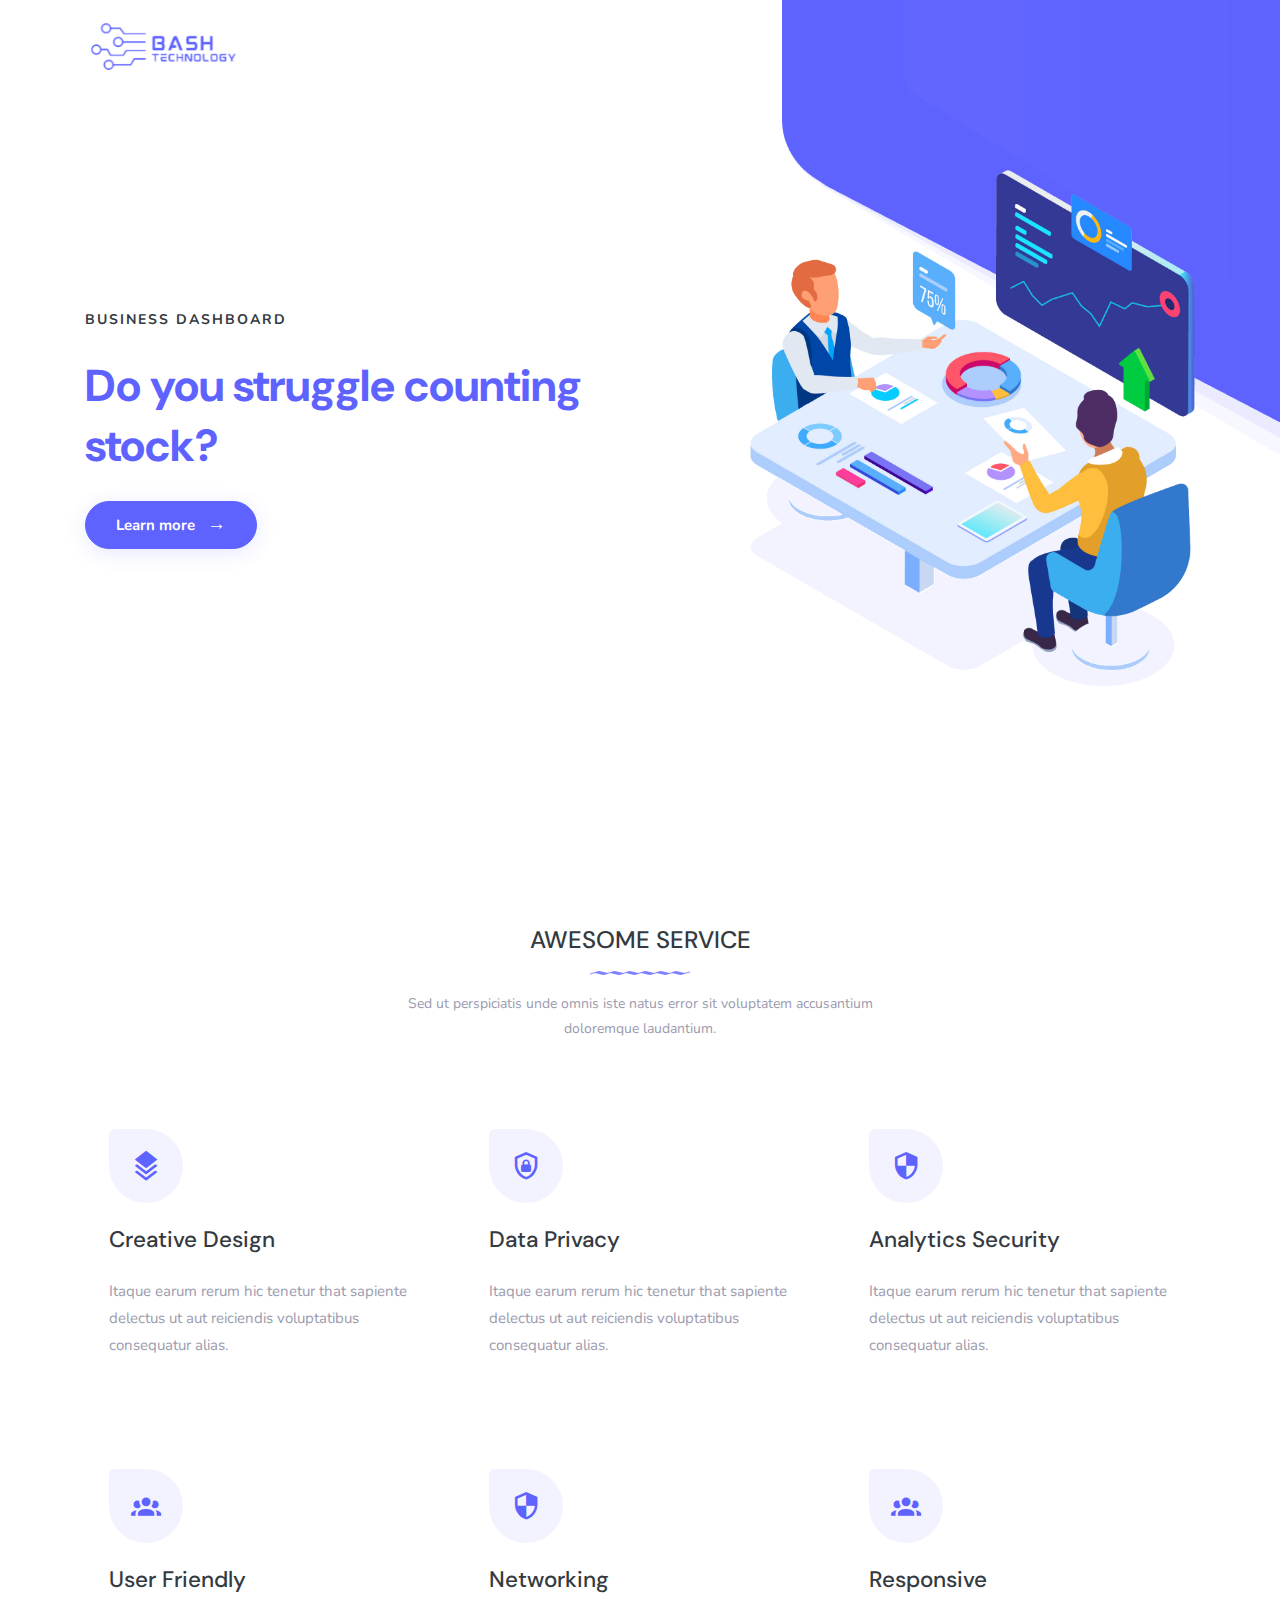
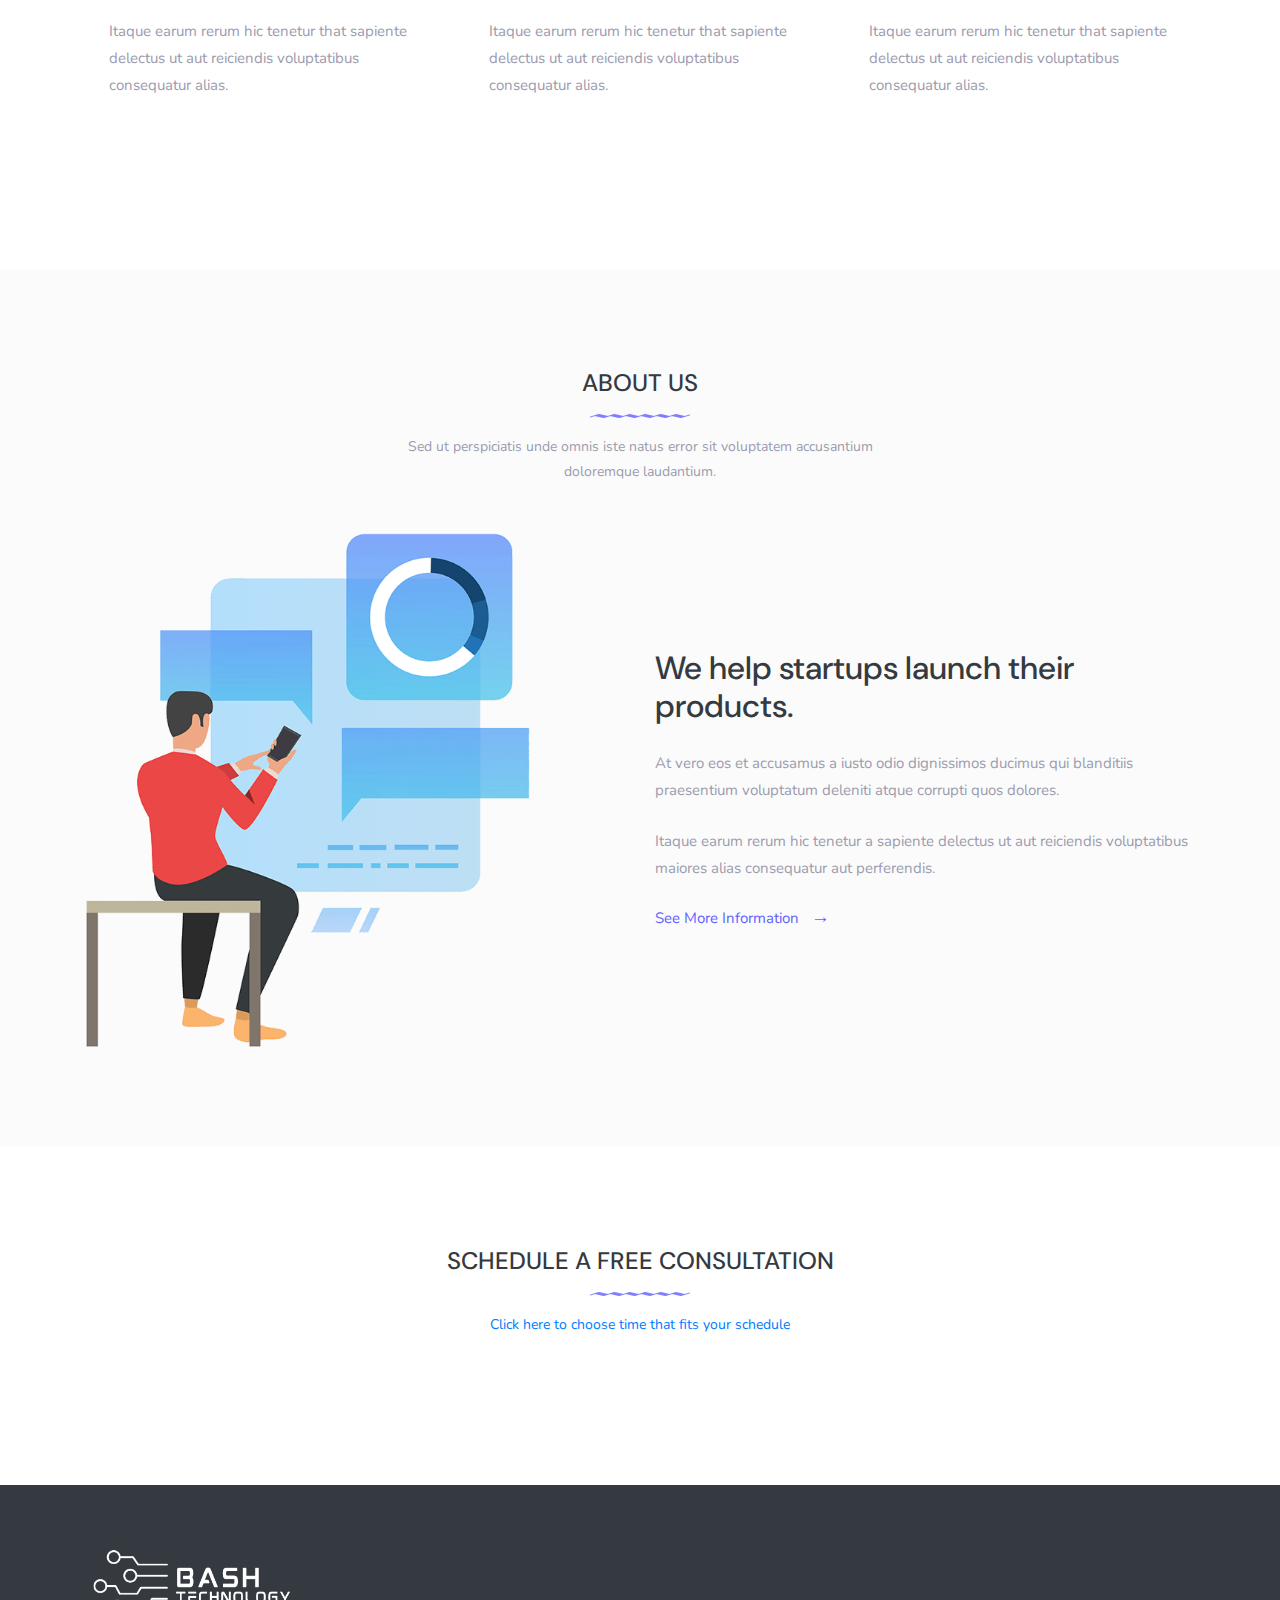
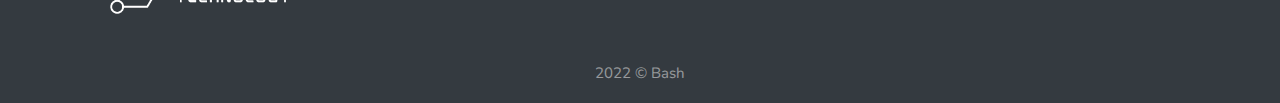
==== commit a329f53d: "Fix small css stuff" ====
--- a/index.html
+++ b/index.html
@@ -41,7 +41,7 @@
         <div class="container">
             <!-- LOGO -->
             <a class="navbar-brand logo" href="file:///Users/kasia_kurs/Downloads/OneDay/3.%20Git/Neloz_v1.0.0/HTML/layout-one-1.html">
-                <img src="./app/logo-dark.png" alt="" class="" height="21">
+                <img src="./app/logo-dark.png" alt="" class="" height="55">
             </a>
             <!-- <button class="navbar-toggler" type="button" data-toggle="collapse" data-target="#navbarCollapse" aria-controls="navbarCollapse" aria-expanded="false" aria-label="Toggle navigation">
                 <i class="mdi mdi-menu"></i>
@@ -405,11 +405,11 @@
             <div class="row justify-content-center">
                 <div class="col-lg-6 col-md-8">
                     <div class="text-center mb-5">
-                        <h4 class="text-uppercase mb-0">Get In Touch</h4>
+                        <h4 class="text-uppercase mb-0">Schedule a free consultation</h4>
                         <div class="my-3">
                             <img src="./app/title-border.png" alt="" class="img-fluid mx-auto d-block">
                         </div>
-                        <p class="text-muted f-14">Sed ut perspiciatis unde omnis iste natus error sit voluptatem accusantium doloremque laudantium.</p>
+                        <p class="text-muted f-14"><a href="https://calendly.com/wrzesniak/bash">Click here to choose time that fits your schedule</a></p>
                     </div>
                 </div>
             </div>
@@ -487,7 +487,7 @@
             <div class="row">
                 <div class="col-lg-4 col-sm-6">
                     <div class="mb-4">
-                        <a href="file:///Users/kasia_kurs/Downloads/OneDay/3.%20Git/Neloz_v1.0.0/HTML/layout-one-1.html"><img src="./app/logo-light.png" alt="" class="logo-light" height="22"></a>
+                        <a href=""><img src="./app/logo-light.png" alt="" class="logo-light" height="75"></a>
                         <!-- <a href="file:///Users/kasia_kurs/Downloads/OneDay/3.%20Git/Neloz_v1.0.0/HTML/layout-one-1.html"><img src="./app/logo-dark.png" alt="" class="logo-dark" height="22"></a> -->
                     </div>
                     <!-- <p class="footer-desc f-15">Itaque earum rerum hic tenetur a sapiente delectus ut aut reiciendis voluptatibus.</p>
@@ -515,18 +515,11 @@
                                 <li><a href="file:///Users/kasia_kurs/Downloads/OneDay/3.%20Git/Neloz_v1.0.0/HTML/layout-one-1.html">Contact Us</a></li> -->
                             </ul>
                         </div>
-                        <div class="col-md-4">
-                            <h5 class="footer-list-title f-18 font-weight-normal mb-3">Further Information</h5>
-                            <ul class="list-unstyled company-sub-menu">
-                                <!-- <li><a href="file:///Users/kasia_kurs/Downloads/OneDay/3.%20Git/Neloz_v1.0.0/HTML/layout-one-1.html">Term &amp; Condition</a></li>
-                                <li><a href="file:///Users/kasia_kurs/Downloads/OneDay/3.%20Git/Neloz_v1.0.0/HTML/layout-one-1.html">Privacy Policy</a></li> -->
-                            </ul>
-                        </div>
                     </div>
                 </div>
             </div>
             <div class="row">
-                <div class="col-lg-12 mt-5">
+                <div class="col-lg-12">
                     <div class="text-center footer-alt my-3">
                                           <p class="mb-0 f-15">2022 © Bash</p>
                     </div>
@@ -538,6 +531,7 @@
 
     <!-- javascript -->
     <script src="./app/jquery.min.js"></script>
+    <!-- <script>${'window').</script> -->
     <script src="./app/bootstrap.bundle.min.js"></script>
     <script src="./app/scrollspy.min.js"></script>
     <script src="./app/jquery.easing.min.js"></script>
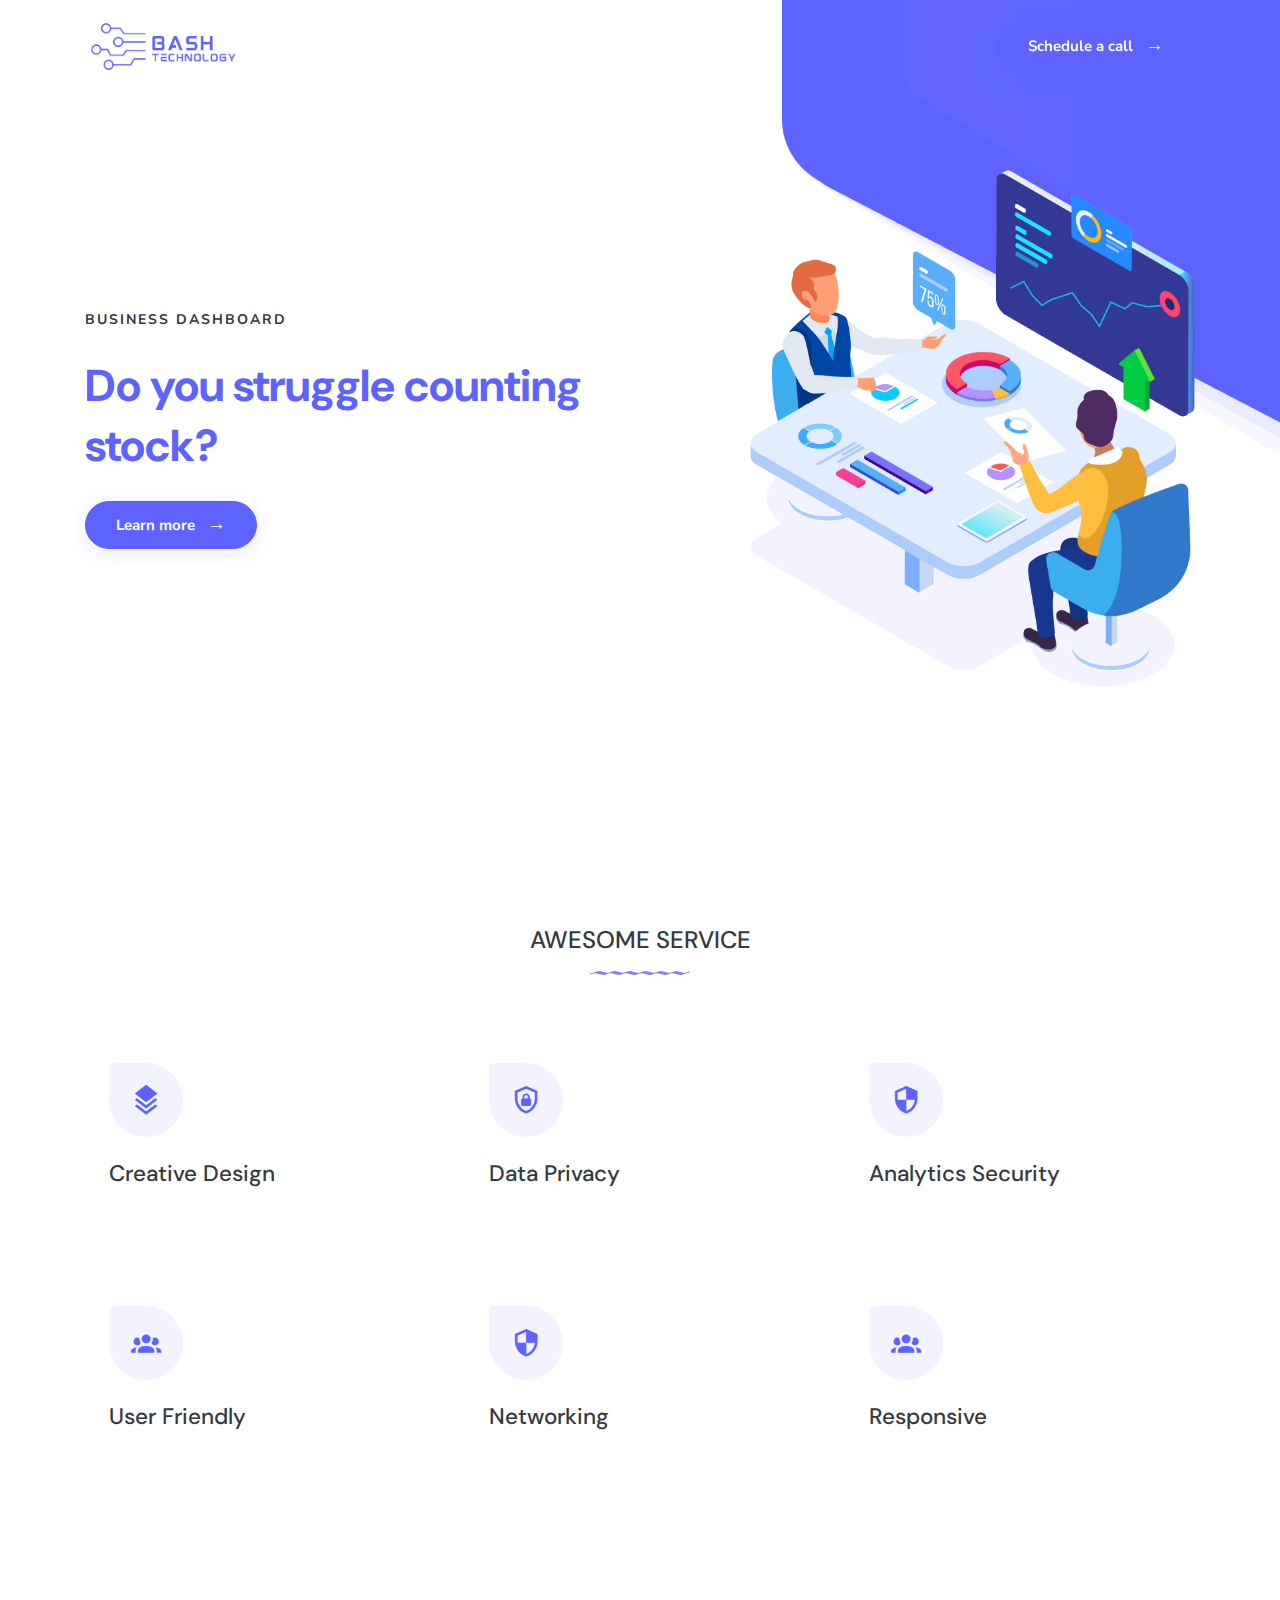
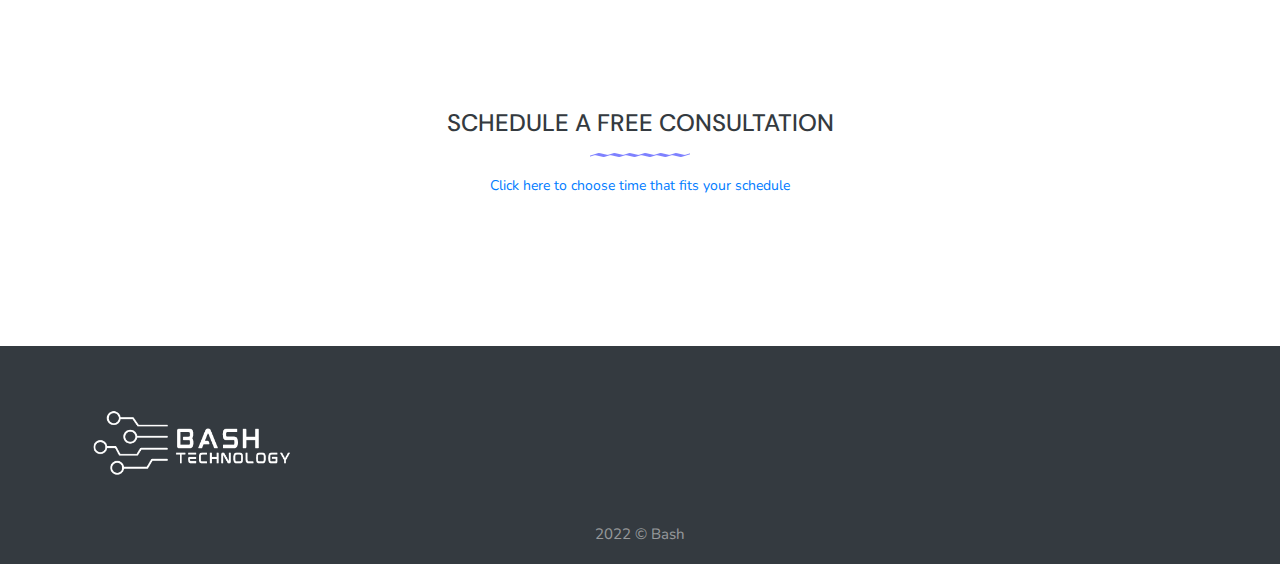
==== commit d0dabb9f: "current draft" ====
--- a/index.html
+++ b/index.html
@@ -40,9 +40,10 @@
     <nav class="navbar navbar-expand-lg fixed-top navbar-custom sticky sticky-dark nav-dark">
         <div class="container">
             <!-- LOGO -->
-            <a class="navbar-brand logo" href="file:///Users/kasia_kurs/Downloads/OneDay/3.%20Git/Neloz_v1.0.0/HTML/layout-one-1.html">
+            <a class="navbar-brand logo" href="">
                 <img src="./app/logo-dark.png" alt="" class="" height="55">
             </a>
+            <a href="#contact" class="btn btn-primary rounded-pill">Schedule a call <span class="ml-2 right-icon">→</span></a>
             <!-- <button class="navbar-toggler" type="button" data-toggle="collapse" data-target="#navbarCollapse" aria-controls="navbarCollapse" aria-expanded="false" aria-label="Toggle navigation">
                 <i class="mdi mdi-menu"></i>
             </button>
@@ -81,7 +82,7 @@
                         <p class="text-uppercase hero-small-title title font-weight-bold f-14 mb-4">Business Dashboard</p>
                         <h1 class="font-weight-bold main-title mb-4">Do you struggle counting stock?</h1>
                         <!-- <p class="text-muted mb-4 pb-2">At vero eos et accusamus et iusto odio dignissimos ducimus qui blanditiis praesentium voluptatum deleniti atque corrupti quos dolores et quas molestias excepturi sint occaecati cupiditate.</p> -->
-                        <a href="file:///Users/kasia_kurs/Downloads/OneDay/3.%20Git/Neloz_v1.0.0/HTML/layout-one-1.html" class="btn btn-primary rounded-pill">Learn more <span class="ml-2 right-icon">→</span></a>
+                        <a href="#contact" class="btn btn-primary rounded-pill">Learn more <span class="ml-2 right-icon">→</span></a>
                     </div>
                 </div>
                 <div class="col-lg-5 offset-lg-1">
@@ -104,7 +105,7 @@
                         <div class="my-3">
                             <img src="./app/title-border.png" alt="" class="img-fluid mx-auto d-block">
                         </div>
-                        <p class="text-muted f-14">Sed ut perspiciatis unde omnis iste natus error sit voluptatem accusantium doloremque laudantium.</p>
+                        <!-- <p class="text-muted f-14">Sed ut perspiciatis unde omnis iste natus error sit voluptatem accusantium doloremque laudantium.</p> -->
                     </div>
                 </div>
             </div>
@@ -115,7 +116,7 @@
                             <i class="mdi mdi-layers-triple"></i>
                         </div>
                         <h4 class="mb-4 service-title">Creative Design</h4>
-                        <p class="text-muted f-15">Itaque earum rerum hic tenetur that sapiente delectus ut aut reiciendis voluptatibus consequatur alias.</p>
+                        <!-- <p class="text-muted f-15">Itaque earum rerum hic tenetur that sapiente delectus ut aut reiciendis voluptatibus consequatur alias.</p> -->
                     </div>
                 </div>
                 <div class="col-lg-4 col-md-6">
@@ -124,7 +125,7 @@
                             <i class="mdi mdi-shield-lock-outline"></i>
                         </div>
                         <h4 class="mb-4 service-title">Data Privacy</h4>
-                        <p class="text-muted f-15">Itaque earum rerum hic tenetur that sapiente delectus ut aut reiciendis voluptatibus consequatur alias.</p>
+                        <!-- <p class="text-muted f-15">Itaque earum rerum hic tenetur that sapiente delectus ut aut reiciendis voluptatibus consequatur alias.</p> -->
                     </div>
                 </div>
                 <div class="col-lg-4 col-md-6">
@@ -133,7 +134,7 @@
                             <i class="mdi mdi-security"></i>
                         </div>
                         <h4 class="mb-4 service-title">Analytics Security</h4>
-                        <p class="text-muted f-15">Itaque earum rerum hic tenetur that sapiente delectus ut aut reiciendis voluptatibus consequatur alias.</p>
+                        <!-- <p class="text-muted f-15">Itaque earum rerum hic tenetur that sapiente delectus ut aut reiciendis voluptatibus consequatur alias.</p> -->
                     </div>
                 </div>
                 <div class="col-lg-4 col-md-6">
@@ -142,7 +143,7 @@
                             <i class="mdi mdi-account-group"></i>
                         </div>
                         <h4 class="mb-4 service-title">User Friendly</h4>
-                        <p class="text-muted f-15">Itaque earum rerum hic tenetur that sapiente delectus ut aut reiciendis voluptatibus consequatur alias.</p>
+                        <!-- <p class="text-muted f-15">Itaque earum rerum hic tenetur that sapiente delectus ut aut reiciendis voluptatibus consequatur alias.</p> -->
                     </div>
                 </div>
                 <div class="col-lg-4 col-md-6">
@@ -151,7 +152,7 @@
                             <i class="mdi mdi-security"></i>
                         </div>
                         <h4 class="mb-4 service-title">Networking</h4>
-                        <p class="text-muted f-15">Itaque earum rerum hic tenetur that sapiente delectus ut aut reiciendis voluptatibus consequatur alias.</p>
+                        <!-- <p class="text-muted f-15">Itaque earum rerum hic tenetur that sapiente delectus ut aut reiciendis voluptatibus consequatur alias.</p> -->
                     </div>
                 </div>
                 <div class="col-lg-4 col-md-6">
@@ -160,7 +161,7 @@
                             <i class="mdi mdi-account-group"></i>
                         </div>
                         <h4 class="mb-4 service-title">Responsive</h4>
-                        <p class="text-muted f-15">Itaque earum rerum hic tenetur that sapiente delectus ut aut reiciendis voluptatibus consequatur alias.</p>
+                        <!-- <p class="text-muted f-15">Itaque earum rerum hic tenetur that sapiente delectus ut aut reiciendis voluptatibus consequatur alias.</p> -->
                     </div>
                 </div>
             </div>
@@ -169,7 +170,7 @@
     <!-- Service End -->
 
     <!-- About us Start -->
-    <section class="section bg-light" id="about">
+    <!-- <section class="section bg-light" id="about">
         <div class="container">
             <div class="row justify-content-center">
                 <div class="col-lg-6 col-md-8">
@@ -197,7 +198,7 @@
                 </div>
             </div>
         </div>
-    </section>
+    </section> -->
     <!-- About us End -->
 
     
--- a/app/style.min.css
+++ b/app/style.min.css
@@ -1440,4 +1440,23 @@
 .footer .company-sub-menu li a:hover {
 	color: #fbfbfb !important;
 }
+
+.mdi:before,
+.mdi-set {
+	display: inline-block;
+	font: normal normal normal 24px/1 'Material Design Icons';
+	font-size: inherit;
+	text-rendering: auto;
+	line-height: inherit;
+	-webkit-font-smoothing: antialiased;
+	-moz-osx-font-smoothing: grayscale;
+}
+
+.mdi-layers-triple::before {
+	content: '\FF75';
+}
+
+.mdi-shield-lock-outline::before {
+	content: '\FCA8';
+}
 /*# sourceMappingURL=style.min.css.map */
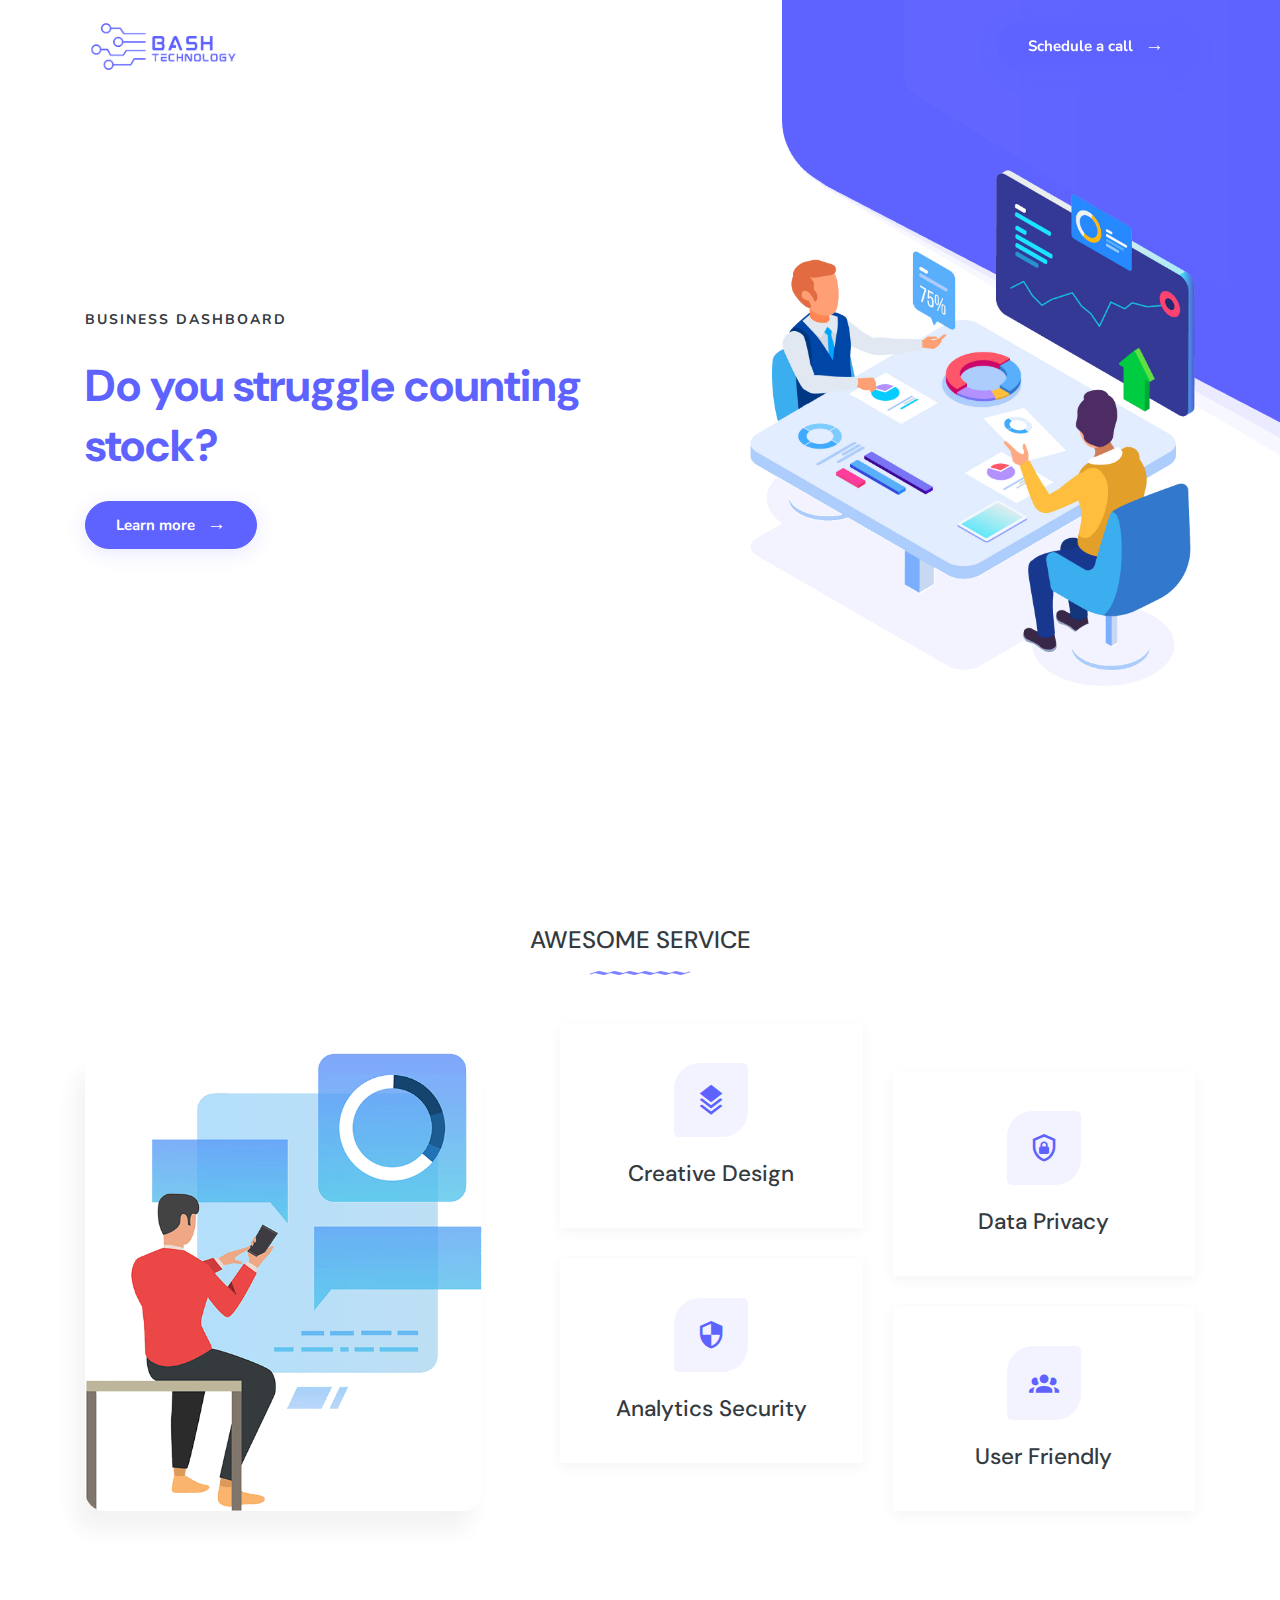
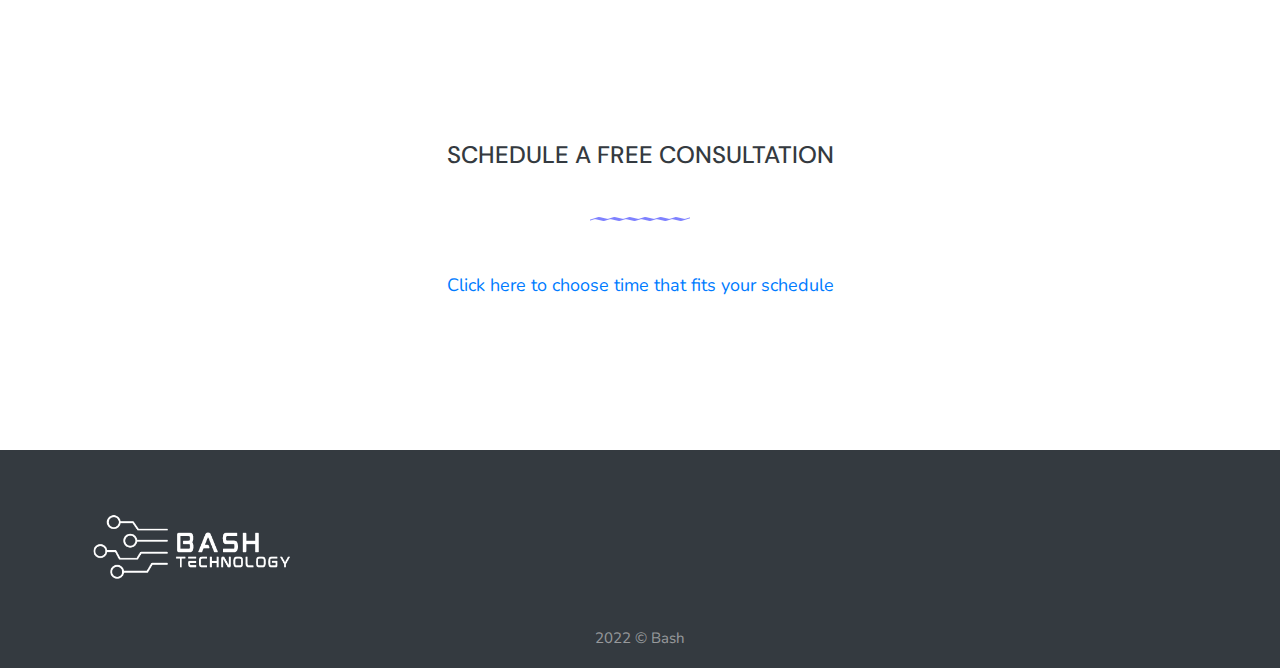
==== commit 6c82a4b0: "Working version" ====
--- a/index.html
+++ b/index.html
@@ -1,547 +1,529 @@
-<!DOCTYPE html>
-<html lang="en"><head><meta http-equiv="Content-Type" content="text/html; charset=UTF-8">
-    
-    <meta charset="utf-8" />
-    <title>Bash - Your business dashboard</title>
-    <meta name="viewport" content="width=device-width, initial-scale=1.0">
-    <meta name="description" content="Stock manager and analytics for ecommerce" />
-    <meta name="keywords" content="bash, dashboard, analytics, ecommerce" />
-    <!-- favicon -->
-    <link rel="shortcut icon" href="">
-
-    <!--Slider-->
-    <link rel="stylesheet" href="./app/owl.carousel.min.css">
-    <link rel="stylesheet" href="./app/owl.theme.default.min.css">
-
-    <!-- css -->
-    <link href="./app/bootstrap.min.css" rel="stylesheet" type="text/css">
-    <link href="./app/materialdesignicons.min.css" rel="stylesheet" type="text/css">
-    <link href="./app/style.min.css" rel="stylesheet" type="text/css">
-
-</head>
-
-<body style="overflow: visible;">
-
-    <!-- Loader -->
-    <div id="preloader" style="display: none;">
-        <div id="status" style="display: none;">
-            <div class="sk-chase">
-                <div class="sk-chase-dot"></div>
-                <div class="sk-chase-dot"></div>
-                <div class="sk-chase-dot"></div>
-                <div class="sk-chase-dot"></div>
-                <div class="sk-chase-dot"></div>
-                <div class="sk-chase-dot"></div>
-            </div>
-        </div>
-    </div>
-
-    <!--Navbar Start-->
-    <nav class="navbar navbar-expand-lg fixed-top navbar-custom sticky sticky-dark nav-dark">
-        <div class="container">
-            <!-- LOGO -->
-            <a class="navbar-brand logo" href="">
-                <img src="./app/logo-dark.png" alt="" class="" height="55">
-            </a>
-            <a href="#contact" class="btn btn-primary rounded-pill">Schedule a call <span class="ml-2 right-icon">→</span></a>
-            <!-- <button class="navbar-toggler" type="button" data-toggle="collapse" data-target="#navbarCollapse" aria-controls="navbarCollapse" aria-expanded="false" aria-label="Toggle navigation">
-                <i class="mdi mdi-menu"></i>
-            </button>
-            <div class="collapse navbar-collapse" id="navbarCollapse">
-                <ul class="navbar-nav ml-auto navbar-center" id="mySidenav">
-                    <li class="nav-item active">
-                        <a href="file:///Users/kasia_kurs/Downloads/OneDay/3.%20Git/Neloz_v1.0.0/HTML/layout-one-1.html#home" class="nav-link">Home</a>
-                    </li>
-                    <li class="nav-item">
-                        <a href="file:///Users/kasia_kurs/Downloads/OneDay/3.%20Git/Neloz_v1.0.0/HTML/layout-one-1.html#services" class="nav-link">Services</a>
-                    </li>
-                    <li class="nav-item">
-                        <a href="file:///Users/kasia_kurs/Downloads/OneDay/3.%20Git/Neloz_v1.0.0/HTML/layout-one-1.html#about" class="nav-link">About</a>
-                    </li>
-                    <li class="nav-item">
-                        <a href="file:///Users/kasia_kurs/Downloads/OneDay/3.%20Git/Neloz_v1.0.0/HTML/layout-one-1.html#pricing" class="nav-link">Pricing</a>
-                    </li>
-                    <li class="nav-item">
-                        <a href="file:///Users/kasia_kurs/Downloads/OneDay/3.%20Git/Neloz_v1.0.0/HTML/layout-one-1.html#clients" class="nav-link">Clients</a>
-                    </li>
-                    <li class="nav-item">
-                        <a href="file:///Users/kasia_kurs/Downloads/OneDay/3.%20Git/Neloz_v1.0.0/HTML/layout-one-1.html#contact" class="nav-link">Contact Us</a>
-                    </li>
-                </ul>
-            </div> -->
-        </div>
-    </nav>
-    <!-- Navbar End -->
-
-    <!-- Hero Start -->
-    <section class="hero-1-bg position-relative d-flex align-items-center" style="background: url(images/hero-1-bg.png)" id="home">
-        <div class="container">
-            <div class="row align-items-center">
-                <div class="col-lg-6">
-                    <div class="hero-title">
-                        <p class="text-uppercase hero-small-title title font-weight-bold f-14 mb-4">Business Dashboard</p>
-                        <h1 class="font-weight-bold main-title mb-4">Do you struggle counting stock?</h1>
-                        <!-- <p class="text-muted mb-4 pb-2">At vero eos et accusamus et iusto odio dignissimos ducimus qui blanditiis praesentium voluptatum deleniti atque corrupti quos dolores et quas molestias excepturi sint occaecati cupiditate.</p> -->
-                        <a href="#contact" class="btn btn-primary rounded-pill">Learn more <span class="ml-2 right-icon">→</span></a>
-                    </div>
-                </div>
-                <div class="col-lg-5 offset-lg-1">
-                    <div class="mt-5 mt-lg-0">
-                        <img src="./app/hero-1-img.png" alt="" class="img-fluid mx-auto d-block">
-                    </div>
-                </div>
-            </div>
-        </div>
-    </section>
-    <!-- Hero End -->
-
-    <!-- Service Start -->
-    <section class="section" id="services">
-        <div class="container">
-            <div class="row justify-content-center">
-                <div class="col-lg-6 col-md-8">
-                    <div class="text-center mb-5">
-                        <h4 class="text-uppercase mb-0">Awesome Service</h4>
-                        <div class="my-3">
-                            <img src="./app/title-border.png" alt="" class="img-fluid mx-auto d-block">
-                        </div>
-                        <!-- <p class="text-muted f-14">Sed ut perspiciatis unde omnis iste natus error sit voluptatem accusantium doloremque laudantium.</p> -->
-                    </div>
-                </div>
-            </div>
-            <div class="row">
-                <div class="col-lg-4 col-md-6">
-                    <div class="service-box p-4">
-                        <div class="service-icon icon-primary mb-4 mt-3">
-                            <i class="mdi mdi-layers-triple"></i>
-                        </div>
-                        <h4 class="mb-4 service-title">Creative Design</h4>
-                        <!-- <p class="text-muted f-15">Itaque earum rerum hic tenetur that sapiente delectus ut aut reiciendis voluptatibus consequatur alias.</p> -->
-                    </div>
-                </div>
-                <div class="col-lg-4 col-md-6">
-                    <div class="service-box p-4">
-                        <div class="service-icon icon-success mb-4 mt-3">
-                            <i class="mdi mdi-shield-lock-outline"></i>
-                        </div>
-                        <h4 class="mb-4 service-title">Data Privacy</h4>
-                        <!-- <p class="text-muted f-15">Itaque earum rerum hic tenetur that sapiente delectus ut aut reiciendis voluptatibus consequatur alias.</p> -->
-                    </div>
-                </div>
-                <div class="col-lg-4 col-md-6">
-                    <div class="service-box p-4">
-                        <div class="service-icon icon-danger mb-4 mt-3">
-                            <i class="mdi mdi-security"></i>
-                        </div>
-                        <h4 class="mb-4 service-title">Analytics Security</h4>
-                        <!-- <p class="text-muted f-15">Itaque earum rerum hic tenetur that sapiente delectus ut aut reiciendis voluptatibus consequatur alias.</p> -->
-                    </div>
-                </div>
-                <div class="col-lg-4 col-md-6">
-                    <div class="service-box p-4">
-                        <div class="service-icon icon-info mb-4 mt-3">
-                            <i class="mdi mdi-account-group"></i>
-                        </div>
-                        <h4 class="mb-4 service-title">User Friendly</h4>
-                        <!-- <p class="text-muted f-15">Itaque earum rerum hic tenetur that sapiente delectus ut aut reiciendis voluptatibus consequatur alias.</p> -->
-                    </div>
-                </div>
-                <div class="col-lg-4 col-md-6">
-                    <div class="service-box p-4">
-                        <div class="service-icon icon-danger mb-4 mt-3">
-                            <i class="mdi mdi-security"></i>
-                        </div>
-                        <h4 class="mb-4 service-title">Networking</h4>
-                        <!-- <p class="text-muted f-15">Itaque earum rerum hic tenetur that sapiente delectus ut aut reiciendis voluptatibus consequatur alias.</p> -->
-                    </div>
-                </div>
-                <div class="col-lg-4 col-md-6">
-                    <div class="service-box p-4">
-                        <div class="service-icon icon-info mb-4 mt-3">
-                            <i class="mdi mdi-account-group"></i>
-                        </div>
-                        <h4 class="mb-4 service-title">Responsive</h4>
-                        <!-- <p class="text-muted f-15">Itaque earum rerum hic tenetur that sapiente delectus ut aut reiciendis voluptatibus consequatur alias.</p> -->
-                    </div>
-                </div>
-            </div>
-        </div>
-    </section>
-    <!-- Service End -->
-
-    <!-- About us Start -->
-    <!-- <section class="section bg-light" id="about">
-        <div class="container">
-            <div class="row justify-content-center">
-                <div class="col-lg-6 col-md-8">
-                    <div class="text-center mb-5">
-                        <h4 class="text-uppercase mb-0">About Us</h4>
-                        <div class="my-3">
-                            <img src="./app/title-border.png" alt="" class="img-fluid mx-auto d-block">
-                        </div>
-                        <p class="text-muted f-14">Sed ut perspiciatis unde omnis iste natus error sit voluptatem accusantium doloremque laudantium.</p>
-                    </div>
-                </div>
-            </div>
-
-            <div class="row align-items-center">
-                <div class="col-lg-5">
-                    <img src="./app/about-img.png" alt="" class="img-fluid mx-auto d-block">
-                </div>
-                <div class="col-lg-6 offset-lg-1">
-                    <div class="text-muted mt-5 mt-lg-0">
-                        <h2 class="title font-weight-medium mb-4">We help startups launch their products.</h2>
-                        <p class="mb-4 f-15">At vero eos et accusamus a iusto odio dignissimos ducimus qui blanditiis praesentium voluptatum deleniti atque corrupti quos dolores.</p>
-                        <p class="mb-4 f-15">Itaque earum rerum hic tenetur a sapiente delectus ut aut reiciendis voluptatibus maiores alias consequatur aut perferendis.</p>
-                        <a href="file:///Users/kasia_kurs/Downloads/OneDay/3.%20Git/Neloz_v1.0.0/HTML/layout-one-1.html" class="more-info f-15">See More Information <span class="ml-2 right-icon">→</span></a>
-                    </div>
-                </div>
-            </div>
-        </div>
-    </section> -->
-    <!-- About us End -->
-
-    
-
-    <!-- Counter Start -->
-    <!-- <Section class="section counter-bg">
-        <div class="counter-bg-overlay"></div>
-        <div class="container">
-            <div class="row align-items-center" id="counter">
-                <div class="col-lg-3 col-md-6">
-                    <div class="mb-4 mb-lg-0">
-                        <h2 class="text-white mb-4">Important Facts</h2>
-                        <p class="f-15 text-white-70 mb-4">Sed ut perspiciatis unde omnis iste natus error sit
-                            voluptatem.</p>
-                        <a href="" class="btn btn-light">Read More <span class="ml-2 right-icon">&#8594;</span></a>
-                    </div>
-                </div>
-                <div class="col-lg-3 col-md-6">
-                    <div class="counter-box text-center px-4 py-5 mb-4 mb-lg-0">
-                        <div class="text-white">
-                            <img src="images/icon/icon-1.png" alt="" class="img-fluid mx-auto d-blok">
-                            <h1 class="mb-2 mt-3"><span class="counter-value mt-4" data-count="620">0</span>+</h1>
-                            <p class="mb-0 text-white-70">Successful Project</p>
-                        </div>
-                    </div>
-                </div>
-                <div class="col-lg-3 col-md-6">
-                    <div class="counter-box text-center px-4 py-5 mb-4 mb-lg-0">
-                        <div class="text-white">
-                            <img src="images/icon/icon-2.png" alt="" class="img-fluid mx-auto d-blok">
-                            <h1 class="mb-2 mt-3"><span class="counter-value mt-4" data-count="1200">0</span></h1>
-                            <p class="mb-0 text-white-70">Happy Clients</p>
-                        </div>
-                    </div>
-                </div>
-                <div class="col-lg-3 col-md-6">
-                    <div class="counter-box text-center px-4 py-5 mb-4 mb-lg-0">
-                        <div class="text-white">
-                            <img src="images/icon/icon-3.png" alt="" class="img-fluid mx-auto d-blok">
-                            <h1 class="mb-2 mt-3"><span class="counter-value mt-4" data-count="450">0</span></h1>
-                            <p class="mb-0 text-white-70">Awards Win</p>
-                        </div>
-                    </div>
-                </div>
-            </div>
-        </div>
-    </Section> -->
-    <!-- Counter End -->
-
-    <!-- Pricing Start -->
-    <!-- <section class="section" id="pricing">
-        <div class="container">
-            <div class="row justify-content-center">
-                <div class="col-lg-6 col-md-8">
-                    <div class="text-center mb-5">
-                        <h4 class="text-uppercase mb-0">Select Your Plan</h4>
-                        <div class="my-3">
-                            <img src="images/title-border.png" alt="" class="img-fluid mx-auto d-block">
-                        </div>
-                        <p class="text-muted f-14">Sed ut perspiciatis unde omnis iste natus error sit voluptatem
-                            accusantium doloremque laudantium.</p>
-                    </div>
-                </div>
-            </div>
-
-            <div class="row">
-                <div class="col-lg-4">
-                    <div class="pricing-box rounded text-center position-relative px-4 py-5 mb-4">
-                        <img src="images/pricing/img-1.png" alt="" class="img-fluid mx-auto d-block">
-                        <h3 class="pricing-title title text-uppercase mt-5 mb-4">Basic</h3>
-                        <div class="text-muted py-3">
-                            <p class="">Bandwidth: <b class="highlight">1GB</b></p>
-                            <p class="">Support: <b class="highlight">No</b></p>
-                            <p class=""><b>No</b> Hidden Fees</p>
-                        </div>
-                        <p class="text-muted f-15 mb-4">All Extension Included <span
-                                class="d-block f-18"><b>$12.90/Year</b></span></p>
-                        <a href="" class="btn btn-outline-primary">Buy Now <span
-                                class="ml-2 right-icon">&#8594;</span></a>
-                    </div>
-                </div>
-                <div class="col-lg-4">
-                    <div class="pricing-box rounded text-center position-relative active px-4 py-5 mb-4">
-                        <div class="ribbon">
-                            <p class="mb-0 text-white f-13">-25%</p>
-                        </div>
-                        <img src="images/pricing/img-2.png" alt="" class="img-fluid mx-auto d-block">
-                        <h3 class="pricing-title title text-uppercase mt-5 mb-4">Standard</h3>
-                        <div class="text-muted py-3">
-                            <p class="">Bandwidth: <b class="highlight">1.5GB</b></p>
-                            <p class="">Support: <b class="highlight">Yes</b></p>
-                            <p class=""><b>No</b> Hidden Fees</p>
-                        </div>
-                        <p class="text-muted f-15 mb-4">All Extension Included <span
-                                class="d-block f-18"><b>$49.99/Year</b></span></p>
-                        <a href="" class="btn btn-primary">Buy Now <span class="ml-2 right-icon">&#8594;</span></a>
-                    </div>
-                </div>
-                <div class="col-lg-4">
-                    <div class="pricing-box rounded text-center position-relative px-4 py-5 mb-4">
-                        <img src="images/pricing/img-3.png" alt="" class="img-fluid mx-auto d-block">
-                        <h3 class="pricing-title title text-uppercase mt-5 mb-4">Premium</h3>
-                        <div class="text-muted py-3">
-                            <p class="">Bandwidth: <b class="highlight">2GB</b></p>
-                            <p class="">Support: <b class="highlight">No</b></p>
-                            <p class=""><b>No</b> Hidden Fees</p>
-                        </div>
-                        <p class="text-muted f-15 mb-4">All Extension Included <span
-                                class="d-block f-18"><b>$89.99/Year</b></span></p>
-                        <a href="" class="btn btn-outline-primary">Buy Now <span
-                                class="ml-2 right-icon">&#8594;</span></a>
-                    </div>
-                </div>
-            </div>
-        </div>
-    </section> -->
-    <!-- Pricing End -->
-
-    <!-- Clients Start -->
-    <!-- <section class="section bg-light" id="clients">
-        <div class="container">
-            <div class="row justify-content-center">
-                <div class="col-lg-6 col-md-8">
-                    <div class="text-center mb-5">
-                        <h4 class="text-uppercase mb-0">Our Clients</h4>
-                        <div class="my-3">
-                            <img src="images/title-border.png" alt="" class="img-fluid mx-auto d-block">
-                        </div>
-                        <p class="text-muted f-14">Sed ut perspiciatis unde omnis iste natus error sit voluptatem
-                            accusantium doloremque laudantium.</p>
-                    </div>
-                </div>
-            </div>
-
-            <div class="row">
-                <div class="owl-carousel owl-theme">
-                    <div class="item">
-                        <div class="testi-content text-center m-3 p-4 position-relative">
-                            <div class="testi-icon"><i class="mdi mdi-format-quote-open"></i></div>
-                            <p class="text-muted mb-4 position-relative f-15">Et harum quidem that rerum facilis
-                                expedita distinctio nam at what libero tempore cum soluta nobis est eligendi.</p>
-                            <img src="images/users/1.jpg" alt=""
-                                class="img-fluid mx-auto d-block rounded-circle user-img">
-                            <h5 class="title mb-1 mt-4">Jane Banta</h5>
-                            <p class="text-muted mb-2 f-15">Web Developer</p>
-                            <ul class="list-unstyled f-15 text-warning mb-0">
-                                <li class="list-inline-item mr-1"><i class="mdi mdi-star"></i></li>
-                                <li class="list-inline-item mr-1"><i class="mdi mdi-star"></i></li>
-                                <li class="list-inline-item mr-1"><i class="mdi mdi-star"></i></li>
-                                <li class="list-inline-item mr-1"><i class="mdi mdi-star"></i></li>
-                                <li class="list-inline-item"><i class="mdi mdi-star"></i></li>
-                            </ul>
-                        </div>
-                    </div> -->
-    <!-- owl item and -->
-    <!-- <div class="item">
-                        <div class="testi-content text-center m-3 p-4 position-relative">
-                            <div class="testi-icon"><i class="mdi mdi-format-quote-open"></i></div>
-                            <p class="text-muted mb-4 position-relative f-15">At vero eos et accusamus et iusto odio
-                                dignissimos ducimus qui blanditiis praesentium voluptatum. 😍</p>
-                            <img src="images/users/2.jpg" alt=""
-                                class="img-fluid mx-auto d-block rounded-circle user-img">
-                            <h5 class="title mb-1 mt-4">Manuel Allen</h5>
-                            <p class="text-muted mb-2 f-15">Graphic Designer</p>
-                            <ul class="list-unstyled f-15 text-warning mb-0">
-                                <li class="list-inline-item mr-1"><i class="mdi mdi-star"></i></li>
-                                <li class="list-inline-item mr-1"><i class="mdi mdi-star"></i></li>
-                                <li class="list-inline-item mr-1"><i class="mdi mdi-star"></i></li>
-                                <li class="list-inline-item mr-1"><i class="mdi mdi-star"></i></li>
-                                <li class="list-inline-item"><i class="mdi mdi-star-outline"></i></li>
-                            </ul>
-                        </div>
-                    </div> -->
-    <!-- owl item and -->
-    <!-- <div class="item">
-                        <div class="testi-content text-center m-3 p-4 position-relative">
-                            <div class="testi-icon"><i class="mdi mdi-format-quote-open"></i></div>
-                            <p class="text-muted mb-4 position-relative f-15">Temporibus autem quibusdam et aut officiis
-                                debitis aut rerum necessitatibus saepe eveniet ut et voluptates.</p>
-                            <img src="images/users/3.jpg" alt=""
-                                class="img-fluid mx-auto d-block rounded-circle user-img">
-                            <h5 class="title mb-1 mt-4">Hattie Fuller</h5>
-                            <p class="text-muted mb-2 f-15">Web Designer</p>
-                            <ul class="list-unstyled f-15 text-warning mb-0">
-                                <li class="list-inline-item mr-1"><i class="mdi mdi-star"></i></li>
-                                <li class="list-inline-item mr-1"><i class="mdi mdi-star"></i></li>
-                                <li class="list-inline-item mr-1"><i class="mdi mdi-star"></i></li>
-                                <li class="list-inline-item mr-1"><i class="mdi mdi-star-outline"></i></li>
-                                <li class="list-inline-item"><i class="mdi mdi-star-outline"></i></li>
-                            </ul>
-                        </div>
-                    </div> -->
-    <!-- owl item and -->
-
-
-    <!-- </div>
-            </div>
-        </div>
-    </section> -->
-    <!-- Clients End -->
-
-    <!-- contact Us Start -->
-    <section class="section" id="contact">
-        <div class="container">
-            <div class="row justify-content-center">
-                <div class="col-lg-6 col-md-8">
-                    <div class="text-center mb-5">
-                        <h4 class="text-uppercase mb-0">Schedule a free consultation</h4>
-                        <div class="my-3">
-                            <img src="./app/title-border.png" alt="" class="img-fluid mx-auto d-block">
-                        </div>
-                        <p class="text-muted f-14"><a href="https://calendly.com/wrzesniak/bash">Click here to choose time that fits your schedule</a></p>
-                    </div>
-                </div>
-            </div>
-
-            <!-- <div class="row">
-                <div class="col-lg-4">
-                    <div class="contact-address">
-                        <h4 class="title mb-4">Contact Info</h4>
-                        <p class="text-muted f-15">Sed perspici unade omnis natus error sit voluptatem accusantium doloremque minus cumque.</p>
-                        <p class="text-muted f-15 mb-4">Et harum quidem rerum facilis est et expedita sit distinctio at libero.</p>
-                    </div>
-                    <div class="row">
-                        <div class="col-md-6">
-                            <div class="contact-address">
-                                <h5 class="title f-18">Address - A</h5>
-                                <p class="text-muted f-15">3165 Roosevelt Wilson Riverside, CA 92507</p>
-                            </div>
-                        </div>
-                        <div class="col-md-6">
-                            <div class="contact-address">
-                                <h5 class="title f-18">Address - B</h5>
-                                <p class="text-muted f-15">1121 Bombardier Way Southfield, MI 48075</p>
-                            </div>
-                        </div>
-                    </div>
-                </div>
-
-                <div class="col-lg-7 offset-lg-1">
-                    <div class="custom-form mt-4 mt-lg-0">
-                        <div id="message"></div>
-                        <form method="post" action="file:///Users/kasia_kurs/Downloads/OneDay/3.%20Git/Neloz_v1.0.0/HTML/php/contact.php" name="contact-form" id="contact-form">
-                            <div class="row">
-                                <div class="col-lg-6">
-                                    <div class="form-group app-label">
-                                        <label for="name">Name</label>
-                                        <input name="name" id="name" type="text" class="form-control" placeholder="Enter your name..">
-                                    </div>
-                                </div>
-                                <div class="col-lg-6">
-                                    <div class="form-group app-label">
-                                        <label for="email">Email address</label>
-                                        <input name="email" id="email" type="email" class="form-control" placeholder="Enter your email..">
-                                    </div>
-                                </div>
-                                <div class="col-lg-12">
-                                    <div class="form-group app-label">
-                                        <label for="subject">Subject</label>
-                                        <input type="text" class="form-control" id="subject" placeholder="Enter Subject..">
-                                    </div>
-                                </div>
-                                <div class="col-lg-12">
-                                    <div class="form-group app-label">
-                                        <label for="comments">Message</label>
-                                        <textarea name="comments" id="comments" rows="3" class="form-control" placeholder="Enter message.."></textarea>
-                                    </div>
-                                </div>
-                            </div>
-                            <div class="row">
-                                <div class="col-sm-12">
-                                    <button type="submit" id="submit" name="send" class="btn btn-primary">Send Message <i class="mdi mdi-telegram ml-2"></i></button>
-                                    <div id="simple-msg"></div>
-                                </div>
-                            </div>
-                        </form>
-                    </div>
-                </div>
-            </div> -->
-        </div>
-    </section>
-    <!-- contact Us End -->
-
-    <!-- Footer Start -->
-    <section class="footer">
-        <div class="container">
-            <div class="row">
-                <div class="col-lg-4 col-sm-6">
-                    <div class="mb-4">
-                        <a href=""><img src="./app/logo-light.png" alt="" class="logo-light" height="75"></a>
-                        <!-- <a href="file:///Users/kasia_kurs/Downloads/OneDay/3.%20Git/Neloz_v1.0.0/HTML/layout-one-1.html"><img src="./app/logo-dark.png" alt="" class="logo-dark" height="22"></a> -->
-                    </div>
-                    <!-- <p class="footer-desc f-15">Itaque earum rerum hic tenetur a sapiente delectus ut aut reiciendis voluptatibus.</p>
-                    <ul class="footer-icons list-inline f-20 mt-4">
-                        <li class="list-inline-item mr-3"><a href="file:///Users/kasia_kurs/Downloads/OneDay/3.%20Git/Neloz_v1.0.0/HTML/layout-one-1.html#" class=""><i class="mdi mdi-facebook"></i></a></li>
-                        <li class="list-inline-item mr-3"><a href="file:///Users/kasia_kurs/Downloads/OneDay/3.%20Git/Neloz_v1.0.0/HTML/layout-one-1.html#" class=""><i class="mdi mdi-twitter"></i></a></li>
-                        <li class="list-inline-item mr-3"><a href="file:///Users/kasia_kurs/Downloads/OneDay/3.%20Git/Neloz_v1.0.0/HTML/layout-one-1.html#" class=""><i class="mdi mdi-instagram"></i></a></li>
-                        <li class="list-inline-item"><a href="file:///Users/kasia_kurs/Downloads/OneDay/3.%20Git/Neloz_v1.0.0/HTML/layout-one-1.html#" class=""><i class="mdi mdi-linkedin"></i></a></li>
-                    </ul> -->
-                </div>
-                <div class="col-lg-7 offset-lg-1">
-                    <div class="row">
-                        <div class="col-md-4">
-                            <!-- <h5 class="footer-list-title f-18 font-weight-normal mb-3">Customer</h5> -->
-                            <ul class="list-unstyled company-sub-menu">
-                                <!-- <li><a href="file:///Users/kasia_kurs/Downloads/OneDay/3.%20Git/Neloz_v1.0.0/HTML/layout-one-1.html">Buyer</a></li>
-                                <li><a href="file:///Users/kasia_kurs/Downloads/OneDay/3.%20Git/Neloz_v1.0.0/HTML/layout-one-1.html">Supplier</a></li> -->
-                            </ul>
-                        </div>
-                        <div class="col-md-4">
-                            <!-- <h5 class="footer-list-title f-18 font-weight-normal mb-3">Company</h5> -->
-                            <ul class="list-unstyled company-sub-menu">
-                                <!-- <li><a href="file:///Users/kasia_kurs/Downloads/OneDay/3.%20Git/Neloz_v1.0.0/HTML/layout-one-1.html">About</a></li>
-                                <li><a href="file:///Users/kasia_kurs/Downloads/OneDay/3.%20Git/Neloz_v1.0.0/HTML/layout-one-1.html">Service</a></li>
-                                <li><a href="file:///Users/kasia_kurs/Downloads/OneDay/3.%20Git/Neloz_v1.0.0/HTML/layout-one-1.html">Contact Us</a></li> -->
-                            </ul>
-                        </div>
-                    </div>
-                </div>
-            </div>
-            <div class="row">
-                <div class="col-lg-12">
-                    <div class="text-center footer-alt my-3">
-                                          <p class="mb-0 f-15">2022 © Bash</p>
-                    </div>
-                </div>
-            </div>
-        </div>
-    </section>
-    <!-- Footer End -->
-
-    <!-- javascript -->
-    <script src="./app/jquery.min.js"></script>
-    <!-- <script>${'window').</script> -->
-    <script src="./app/bootstrap.bundle.min.js"></script>
-    <script src="./app/scrollspy.min.js"></script>
-    <script src="./app/jquery.easing.min.js"></script>
-    <!-- COUNTER -->
-    <script src="./app/counter.int.js"></script>
-    <!-- carousel -->
-    <script src="./app/owl.carousel.min.js"></script>
-    <!-- Main Js -->
-    <script src="./app/app.js"></script>
-
-
+<!DOCTYPE html>
+<html lang="en"><head><meta http-equiv="Content-Type" content="text/html; charset=UTF-8">
+    
+    <meta charset="utf-8" />
+    <title>Bash - Your business dashboard</title>
+    <meta name="viewport" content="width=device-width, initial-scale=1.0">
+    <meta name="description" content="Stock manager and analytics for ecommerce" />
+    <meta name="keywords" content="bash, dashboard, analytics, ecommerce" />
+    <!-- favicon -->
+    <link rel="shortcut icon" href="">
+
+    <!--Slider-->
+    <link rel="stylesheet" href="app/css/owl.carousel.min.css" />
+    <link rel="stylesheet" href="app/css/owl.theme.default.min.css" />
+
+    <!-- css -->
+    <link href="app/css/bootstrap.min.css" rel="stylesheet" type="text/css" />
+    <link href="app/css/materialdesignicons.min.css" rel="stylesheet" type="text/css" />
+    <link href="app/css/style.min.css" rel="stylesheet" type="text/css" />
+
+</head>
+
+<body>
+
+    <!-- Loader -->
+    <div id="preloader" style="display: none;">
+        <div id="status" style="display: none;">
+            <div class="sk-chase">
+                <div class="sk-chase-dot"></div>
+                <div class="sk-chase-dot"></div>
+                <div class="sk-chase-dot"></div>
+                <div class="sk-chase-dot"></div>
+                <div class="sk-chase-dot"></div>
+                <div class="sk-chase-dot"></div>
+            </div>
+        </div>
+    </div>
+
+    <!--Navbar Start-->
+    <nav class="navbar navbar-expand-lg fixed-top navbar-custom sticky sticky-dark nav-dark">
+        <div class="container">
+            <!-- LOGO -->
+            <a class="navbar-brand logo" href="">
+                <img src="app/images/logo-dark.png" alt="" class="" height="55">
+            </a>
+            <a href="#contact" class="btn btn-primary rounded-pill">Schedule a call <span class="ml-2 right-icon">→</span></a>
+            <!-- <button class="navbar-toggler" type="button" data-toggle="collapse" data-target="#navbarCollapse" aria-controls="navbarCollapse" aria-expanded="false" aria-label="Toggle navigation">
+                <i class="mdi mdi-menu"></i>
+            </button>
+            <div class="collapse navbar-collapse" id="navbarCollapse">
+                <ul class="navbar-nav ml-auto navbar-center" id="mySidenav">
+                    <li class="nav-item active">
+                        <a href="file:///Users/kasia_kurs/Downloads/OneDay/3.%20Git/Neloz_v1.0.0/HTML/layout-one-1.html#home" class="nav-link">Home</a>
+                    </li>
+                    <li class="nav-item">
+                        <a href="file:///Users/kasia_kurs/Downloads/OneDay/3.%20Git/Neloz_v1.0.0/HTML/layout-one-1.html#services" class="nav-link">Services</a>
+                    </li>
+                    <li class="nav-item">
+                        <a href="file:///Users/kasia_kurs/Downloads/OneDay/3.%20Git/Neloz_v1.0.0/HTML/layout-one-1.html#about" class="nav-link">About</a>
+                    </li>
+                    <li class="nav-item">
+                        <a href="file:///Users/kasia_kurs/Downloads/OneDay/3.%20Git/Neloz_v1.0.0/HTML/layout-one-1.html#pricing" class="nav-link">Pricing</a>
+                    </li>
+                    <li class="nav-item">
+                        <a href="file:///Users/kasia_kurs/Downloads/OneDay/3.%20Git/Neloz_v1.0.0/HTML/layout-one-1.html#clients" class="nav-link">Clients</a>
+                    </li>
+                    <li class="nav-item">
+                        <a href="file:///Users/kasia_kurs/Downloads/OneDay/3.%20Git/Neloz_v1.0.0/HTML/layout-one-1.html#contact" class="nav-link">Contact Us</a>
+                    </li>
+                </ul>
+            </div> -->
+        </div>
+    </nav>
+    <!-- Navbar End -->
+
+    <!-- Hero Start -->
+    <section class="hero-1-bg position-relative d-flex align-items-center" style="background: url(app/images/hero-1-bg.png)" id="home">
+        <div class="container">
+            <div class="row align-items-center">
+                <div class="col-lg-6">
+                    <div class="hero-title">
+                        <p class="text-uppercase hero-small-title title font-weight-bold f-14 mb-4">Business Dashboard</p>
+                        <h1 class="font-weight-bold main-title mb-4">Do you struggle counting stock?</h1>
+                        <!-- <p class="text-muted mb-4 pb-2">At vero eos et accusamus et iusto odio dignissimos ducimus qui blanditiis praesentium voluptatum deleniti atque corrupti quos dolores et quas molestias excepturi sint occaecati cupiditate.</p> -->
+                        <a href="#contact" class="btn btn-primary rounded-pill">Learn more <span class="ml-2 right-icon">→</span></a>
+                    </div>
+                </div>
+                <div class="col-lg-5 offset-lg-1">
+                    <div class="mt-5 mt-lg-0">
+                        <img src="app/images/hero-1-img.png" alt="" class="img-fluid mx-auto d-block">
+                    </div>
+                </div>
+            </div>
+        </div>
+    </section>
+    <!-- Hero End -->
+
+    <!-- Service Start -->
+    <section class="section" id="services">
+        <div class="container">
+            <div class="row justify-content-center">
+                <div class="col-lg-6 col-md-8">
+                    <div class="text-center mb-5">
+                        <h4 class="text-uppercase mb-0">Awesome Service</h4>
+                        <div class="my-3">
+                            <img src="app/images/title-border.png" alt="" class="img-fluid mx-auto d-block">
+                        </div>
+                        <!-- <p class="text-muted f-14">Sed ut perspiciatis unde omnis iste natus error sit voluptatem accusantium doloremque laudantium.</p> -->
+                    </div>
+                </div>
+            </div>
+              <div class="row align-items-center">
+                <div class="col-lg-5">
+                    <div class="service-img mr-lg-5 mb-5 mb-lg-0">
+                        <img src="app/images/about-img.png" alt="" class="img-fluid mx-auto d-block">
+                    </div>
+                </div>
+                <div class="col-lg-7">
+                    <div class="row">
+                        <div class="col-md-6">
+                            <div class="service-box flex-column d-flex justify-content-around align-items-center  service-box-1 p-4">
+                                <div class="service-icon icon-primary mb-4 mt-3">
+                                    <i class="mdi mdi-layers-triple"></i>
+                                </div>
+                                <h4 class="mb-3 service-title">Creative Design</h4>
+                            </div>
+                            <div class="service-box flex-column d-flex justify-content-around align-items-center  service-box-1 p-4">
+                                <div class="service-icon icon-danger mb-4 mt-3">
+                                    <i class="mdi mdi-security"></i>
+                                </div>
+                                <h4 class="mb-3 service-title">Analytics Security</h4>
+                            </div>
+                        </div>
+                        <div class="col-md-6">
+                            <div class="service-box flex-column d-flex justify-content-around align-items-center  service-box-1 p-4 mt-md-5">
+                                <div class="service-icon icon-success mb-4 mt-3">
+                                    <i class="mdi mdi-shield-lock-outline"></i>
+                                </div>
+                                <h4 class="mb-3 service-title">Data Privacy</h4>
+                            </div>
+                            <div class="service-box flex-column d-flex justify-content-around align-items-center  service-box-1 p-4">
+                                <div class="service-icon icon-info mb-4 mt-3">
+                                    <i class="mdi mdi-account-group"></i>
+                                </div>
+                                <h4 class="mb-3 service-title">User Friendly</h4>
+                            </div>
+                        </div>
+                    </div>
+                </div>
+            </div>
+
+            <!-- CHANGE -->
+           
+        </div>
+    </section>
+    <!-- Service End -->
+
+    <!-- About us Start -->
+    <!-- <section class="section bg-light" id="about">
+        <div class="container">
+            <div class="row justify-content-center">
+                <div class="col-lg-6 col-md-8">
+                    <div class="text-center mb-5">
+                        <h4 class="text-uppercase mb-0">About Us</h4>
+                        <div class="my-3">
+                            <img src="./app/title-border.png" alt="" class="img-fluid mx-auto d-block">
+                        </div>
+                        <p class="text-muted f-14">Sed ut perspiciatis unde omnis iste natus error sit voluptatem accusantium doloremque laudantium.</p>
+                    </div>
+                </div>
+            </div>
+
+            <div class="row align-items-center">
+                <div class="col-lg-5">
+                    <img src="./app/about-img.png" alt="" class="img-fluid mx-auto d-block">
+                </div>
+                <div class="col-lg-6 offset-lg-1">
+                    <div class="text-muted mt-5 mt-lg-0">
+                        <h2 class="title font-weight-medium mb-4">We help startups launch their products.</h2>
+                        <p class="mb-4 f-15">At vero eos et accusamus a iusto odio dignissimos ducimus qui blanditiis praesentium voluptatum deleniti atque corrupti quos dolores.</p>
+                        <p class="mb-4 f-15">Itaque earum rerum hic tenetur a sapiente delectus ut aut reiciendis voluptatibus maiores alias consequatur aut perferendis.</p>
+                        <a href="file:///Users/kasia_kurs/Downloads/OneDay/3.%20Git/Neloz_v1.0.0/HTML/layout-one-1.html" class="more-info f-15">See More Information <span class="ml-2 right-icon">→</span></a>
+                    </div>
+                </div>
+            </div>
+        </div>
+    </section> -->
+    <!-- About us End -->
+
+    
+
+    <!-- Counter Start -->
+    <!-- <Section class="section counter-bg">
+        <div class="counter-bg-overlay"></div>
+        <div class="container">
+            <div class="row align-items-center" id="counter">
+                <div class="col-lg-3 col-md-6">
+                    <div class="mb-4 mb-lg-0">
+                        <h2 class="text-white mb-4">Important Facts</h2>
+                        <p class="f-15 text-white-70 mb-4">Sed ut perspiciatis unde omnis iste natus error sit
+                            voluptatem.</p>
+                        <a href="" class="btn btn-light">Read More <span class="ml-2 right-icon">&#8594;</span></a>
+                    </div>
+                </div>
+                <div class="col-lg-3 col-md-6">
+                    <div class="counter-box text-center px-4 py-5 mb-4 mb-lg-0">
+                        <div class="text-white">
+                            <img src="app/images/icon/icon-1.png" alt="" class="img-fluid mx-auto d-blok">
+                            <h1 class="mb-2 mt-3"><span class="counter-value mt-4" data-count="620">0</span>+</h1>
+                            <p class="mb-0 text-white-70">Successful Project</p>
+                        </div>
+                    </div>
+                </div>
+                <div class="col-lg-3 col-md-6">
+                    <div class="counter-box text-center px-4 py-5 mb-4 mb-lg-0">
+                        <div class="text-white">
+                            <img src="app/images/icon/icon-2.png" alt="" class="img-fluid mx-auto d-blok">
+                            <h1 class="mb-2 mt-3"><span class="counter-value mt-4" data-count="1200">0</span></h1>
+                            <p class="mb-0 text-white-70">Happy Clients</p>
+                        </div>
+                    </div>
+                </div>
+                <div class="col-lg-3 col-md-6">
+                    <div class="counter-box text-center px-4 py-5 mb-4 mb-lg-0">
+                        <div class="text-white">
+                            <img src="app/images/icon/icon-3.png" alt="" class="img-fluid mx-auto d-blok">
+                            <h1 class="mb-2 mt-3"><span class="counter-value mt-4" data-count="450">0</span></h1>
+                            <p class="mb-0 text-white-70">Awards Win</p>
+                        </div>
+                    </div>
+                </div>
+            </div>
+        </div>
+    </Section> -->
+    <!-- Counter End -->
+
+    <!-- Pricing Start -->
+    <!-- <section class="section" id="pricing">
+        <div class="container">
+            <div class="row justify-content-center">
+                <div class="col-lg-6 col-md-8">
+                    <div class="text-center mb-5">
+                        <h4 class="text-uppercase mb-0">Select Your Plan</h4>
+                        <div class="my-3">
+                            <img src="app/images/title-border.png" alt="" class="img-fluid mx-auto d-block">
+                        </div>
+                        <p class="text-muted f-14">Sed ut perspiciatis unde omnis iste natus error sit voluptatem
+                            accusantium doloremque laudantium.</p>
+                    </div>
+                </div>
+            </div>
+
+            <div class="row">
+                <div class="col-lg-4">
+                    <div class="pricing-box rounded text-center position-relative px-4 py-5 mb-4">
+                        <img src="app/images/pricing/img-1.png" alt="" class="img-fluid mx-auto d-block">
+                        <h3 class="pricing-title title text-uppercase mt-5 mb-4">Basic</h3>
+                        <div class="text-muted py-3">
+                            <p class="">Bandwidth: <b class="highlight">1GB</b></p>
+                            <p class="">Support: <b class="highlight">No</b></p>
+                            <p class=""><b>No</b> Hidden Fees</p>
+                        </div>
+                        <p class="text-muted f-15 mb-4">All Extension Included <span
+                                class="d-block f-18"><b>$12.90/Year</b></span></p>
+                        <a href="" class="btn btn-outline-primary">Buy Now <span
+                                class="ml-2 right-icon">&#8594;</span></a>
+                    </div>
+                </div>
+                <div class="col-lg-4">
+                    <div class="pricing-box rounded text-center position-relative active px-4 py-5 mb-4">
+                        <div class="ribbon">
+                            <p class="mb-0 text-white f-13">-25%</p>
+                        </div>
+                        <img src="app/images/pricing/img-2.png" alt="" class="img-fluid mx-auto d-block">
+                        <h3 class="pricing-title title text-uppercase mt-5 mb-4">Standard</h3>
+                        <div class="text-muted py-3">
+                            <p class="">Bandwidth: <b class="highlight">1.5GB</b></p>
+                            <p class="">Support: <b class="highlight">Yes</b></p>
+                            <p class=""><b>No</b> Hidden Fees</p>
+                        </div>
+                        <p class="text-muted f-15 mb-4">All Extension Included <span
+                                class="d-block f-18"><b>$49.99/Year</b></span></p>
+                        <a href="" class="btn btn-primary">Buy Now <span class="ml-2 right-icon">&#8594;</span></a>
+                    </div>
+                </div>
+                <div class="col-lg-4">
+                    <div class="pricing-box rounded text-center position-relative px-4 py-5 mb-4">
+                        <img src="app/images/pricing/img-3.png" alt="" class="img-fluid mx-auto d-block">
+                        <h3 class="pricing-title title text-uppercase mt-5 mb-4">Premium</h3>
+                        <div class="text-muted py-3">
+                            <p class="">Bandwidth: <b class="highlight">2GB</b></p>
+                            <p class="">Support: <b class="highlight">No</b></p>
+                            <p class=""><b>No</b> Hidden Fees</p>
+                        </div>
+                        <p class="text-muted f-15 mb-4">All Extension Included <span
+                                class="d-block f-18"><b>$89.99/Year</b></span></p>
+                        <a href="" class="btn btn-outline-primary">Buy Now <span
+                                class="ml-2 right-icon">&#8594;</span></a>
+                    </div>
+                </div>
+            </div>
+        </div>
+    </section> -->
+    <!-- Pricing End -->
+
+    <!-- Clients Start -->
+    <!-- <section class="section bg-light" id="clients">
+        <div class="container">
+            <div class="row justify-content-center">
+                <div class="col-lg-6 col-md-8">
+                    <div class="text-center mb-5">
+                        <h4 class="text-uppercase mb-0">Our Clients</h4>
+                        <div class="my-3">
+                            <img src="app/images/title-border.png" alt="" class="img-fluid mx-auto d-block">
+                        </div>
+                        <p class="text-muted f-14">Sed ut perspiciatis unde omnis iste natus error sit voluptatem
+                            accusantium doloremque laudantium.</p>
+                    </div>
+                </div>
+            </div>
+
+            <div class="row">
+                <div class="owl-carousel owl-theme">
+                    <div class="item">
+                        <div class="testi-content text-center m-3 p-4 position-relative">
+                            <div class="testi-icon"><i class="mdi mdi-format-quote-open"></i></div>
+                            <p class="text-muted mb-4 position-relative f-15">Et harum quidem that rerum facilis
+                                expedita distinctio nam at what libero tempore cum soluta nobis est eligendi.</p>
+                            <img src="app/images/users/1.jpg" alt=""
+                                class="img-fluid mx-auto d-block rounded-circle user-img">
+                            <h5 class="title mb-1 mt-4">Jane Banta</h5>
+                            <p class="text-muted mb-2 f-15">Web Developer</p>
+                            <ul class="list-unstyled f-15 text-warning mb-0">
+                                <li class="list-inline-item mr-1"><i class="mdi mdi-star"></i></li>
+                                <li class="list-inline-item mr-1"><i class="mdi mdi-star"></i></li>
+                                <li class="list-inline-item mr-1"><i class="mdi mdi-star"></i></li>
+                                <li class="list-inline-item mr-1"><i class="mdi mdi-star"></i></li>
+                                <li class="list-inline-item"><i class="mdi mdi-star"></i></li>
+                            </ul>
+                        </div>
+                    </div> -->
+    <!-- owl item and -->
+    <!-- <div class="item">
+                        <div class="testi-content text-center m-3 p-4 position-relative">
+                            <div class="testi-icon"><i class="mdi mdi-format-quote-open"></i></div>
+                            <p class="text-muted mb-4 position-relative f-15">At vero eos et accusamus et iusto odio
+                                dignissimos ducimus qui blanditiis praesentium voluptatum. 😍</p>
+                            <img src="app/images/users/2.jpg" alt=""
+                                class="img-fluid mx-auto d-block rounded-circle user-img">
+                            <h5 class="title mb-1 mt-4">Manuel Allen</h5>
+                            <p class="text-muted mb-2 f-15">Graphic Designer</p>
+                            <ul class="list-unstyled f-15 text-warning mb-0">
+                                <li class="list-inline-item mr-1"><i class="mdi mdi-star"></i></li>
+                                <li class="list-inline-item mr-1"><i class="mdi mdi-star"></i></li>
+                                <li class="list-inline-item mr-1"><i class="mdi mdi-star"></i></li>
+                                <li class="list-inline-item mr-1"><i class="mdi mdi-star"></i></li>
+                                <li class="list-inline-item"><i class="mdi mdi-star-outline"></i></li>
+                            </ul>
+                        </div>
+                    </div> -->
+    <!-- owl item and -->
+    <!-- <div class="item">
+                        <div class="testi-content text-center m-3 p-4 position-relative">
+                            <div class="testi-icon"><i class="mdi mdi-format-quote-open"></i></div>
+                            <p class="text-muted mb-4 position-relative f-15">Temporibus autem quibusdam et aut officiis
+                                debitis aut rerum necessitatibus saepe eveniet ut et voluptates.</p>
+                            <img src="app/images/users/3.jpg" alt=""
+                                class="img-fluid mx-auto d-block rounded-circle user-img">
+                            <h5 class="title mb-1 mt-4">Hattie Fuller</h5>
+                            <p class="text-muted mb-2 f-15">Web Designer</p>
+                            <ul class="list-unstyled f-15 text-warning mb-0">
+                                <li class="list-inline-item mr-1"><i class="mdi mdi-star"></i></li>
+                                <li class="list-inline-item mr-1"><i class="mdi mdi-star"></i></li>
+                                <li class="list-inline-item mr-1"><i class="mdi mdi-star"></i></li>
+                                <li class="list-inline-item mr-1"><i class="mdi mdi-star-outline"></i></li>
+                                <li class="list-inline-item"><i class="mdi mdi-star-outline"></i></li>
+                            </ul>
+                        </div>
+                    </div> -->
+    <!-- owl item and -->
+
+
+    <!-- </div>
+            </div>
+        </div>
+    </section> -->
+    <!-- Clients End -->
+
+    <!-- contact Us Start -->
+    <section class="section" id="contact">
+        <div class="container">
+            <div class="row justify-content-center">
+                <div class="col-lg-6 col-md-8">
+                    <div class="text-center mb-5">
+                        <h4 class="text-uppercase mb-0">Schedule a free consultation</h4>
+                        <div class="my-5">
+                            <img src="app/images/title-border.png" alt="" class="img-fluid mx-auto d-block">
+                        </div>
+                        <p class="text-muted f-18"><a href="https://calendly.com/wrzesniak/bash">Click here to choose time that fits your schedule</a></p>
+                    </div>
+                </div>
+            </div>
+
+            <!-- <div class="row">
+                <div class="col-lg-4">
+                    <div class="contact-address">
+                        <h4 class="title mb-4">Contact Info</h4>
+                        <p class="text-muted f-15">Sed perspici unade omnis natus error sit voluptatem accusantium doloremque minus cumque.</p>
+                        <p class="text-muted f-15 mb-4">Et harum quidem rerum facilis est et expedita sit distinctio at libero.</p>
+                    </div>
+                    <div class="row">
+                        <div class="col-md-6">
+                            <div class="contact-address">
+                                <h5 class="title f-18">Address - A</h5>
+                                <p class="text-muted f-15">3165 Roosevelt Wilson Riverside, CA 92507</p>
+                            </div>
+                        </div>
+                        <div class="col-md-6">
+                            <div class="contact-address">
+                                <h5 class="title f-18">Address - B</h5>
+                                <p class="text-muted f-15">1121 Bombardier Way Southfield, MI 48075</p>
+                            </div>
+                        </div>
+                    </div>
+                </div>
+
+                <div class="col-lg-7 offset-lg-1">
+                    <div class="custom-form mt-4 mt-lg-0">
+                        <div id="message"></div>
+                        <form method="post" action="file:///Users/kasia_kurs/Downloads/OneDay/3.%20Git/Neloz_v1.0.0/HTML/php/contact.php" name="contact-form" id="contact-form">
+                            <div class="row">
+                                <div class="col-lg-6">
+                                    <div class="form-group app-label">
+                                        <label for="name">Name</label>
+                                        <input name="name" id="name" type="text" class="form-control" placeholder="Enter your name..">
+                                    </div>
+                                </div>
+                                <div class="col-lg-6">
+                                    <div class="form-group app-label">
+                                        <label for="email">Email address</label>
+                                        <input name="email" id="email" type="email" class="form-control" placeholder="Enter your email..">
+                                    </div>
+                                </div>
+                                <div class="col-lg-12">
+                                    <div class="form-group app-label">
+                                        <label for="subject">Subject</label>
+                                        <input type="text" class="form-control" id="subject" placeholder="Enter Subject..">
+                                    </div>
+                                </div>
+                                <div class="col-lg-12">
+                                    <div class="form-group app-label">
+                                        <label for="comments">Message</label>
+                                        <textarea name="comments" id="comments" rows="3" class="form-control" placeholder="Enter message.."></textarea>
+                                    </div>
+                                </div>
+                            </div>
+                            <div class="row">
+                                <div class="col-sm-12">
+                                    <button type="submit" id="submit" name="send" class="btn btn-primary">Send Message <i class="mdi mdi-telegram ml-2"></i></button>
+                                    <div id="simple-msg"></div>
+                                </div>
+                            </div>
+                        </form>
+                    </div>
+                </div>
+            </div> -->
+        </div>
+    </section>
+    <!-- contact Us End -->
+
+    <!-- Footer Start -->
+    <section class="footer">
+        <div class="container">
+            <div class="row">
+                <div class="col-lg-4 col-sm-6">
+                    <div class="mb-4">
+                        <a href=""><img src="app/images/logo-light.png" alt="" class="logo-light" height="75" /></a>
+                        <a href=""><img src="app/images/logo-dark.png" alt="" class="logo-dark" height="75" /></a>
+                    </div>
+                    <!-- <p class="footer-desc f-15">Itaque earum rerum hic tenetur a sapiente delectus ut aut reiciendis voluptatibus.</p>
+                    <ul class="footer-icons list-inline f-20 mt-4">
+                        <li class="list-inline-item mr-3"><a href="file:///Users/kasia_kurs/Downloads/OneDay/3.%20Git/Neloz_v1.0.0/HTML/layout-one-1.html#" class=""><i class="mdi mdi-facebook"></i></a></li>
+                        <li class="list-inline-item mr-3"><a href="file:///Users/kasia_kurs/Downloads/OneDay/3.%20Git/Neloz_v1.0.0/HTML/layout-one-1.html#" class=""><i class="mdi mdi-twitter"></i></a></li>
+                        <li class="list-inline-item mr-3"><a href="file:///Users/kasia_kurs/Downloads/OneDay/3.%20Git/Neloz_v1.0.0/HTML/layout-one-1.html#" class=""><i class="mdi mdi-instagram"></i></a></li>
+                        <li class="list-inline-item"><a href="file:///Users/kasia_kurs/Downloads/OneDay/3.%20Git/Neloz_v1.0.0/HTML/layout-one-1.html#" class=""><i class="mdi mdi-linkedin"></i></a></li>
+                    </ul> -->
+                </div>
+                <div class="col-lg-7 offset-lg-1">
+                    <div class="row">
+                        <div class="col-md-4">
+                            <!-- <h5 class="footer-list-title f-18 font-weight-normal mb-3">Customer</h5> -->
+                            <ul class="list-unstyled company-sub-menu">
+                                <!-- <li><a href="file:///Users/kasia_kurs/Downloads/OneDay/3.%20Git/Neloz_v1.0.0/HTML/layout-one-1.html">Buyer</a></li>
+                                <li><a href="file:///Users/kasia_kurs/Downloads/OneDay/3.%20Git/Neloz_v1.0.0/HTML/layout-one-1.html">Supplier</a></li> -->
+                            </ul>
+                        </div>
+                        <div class="col-md-4">
+                            <!-- <h5 class="footer-list-title f-18 font-weight-normal mb-3">Company</h5> -->
+                            <ul class="list-unstyled company-sub-menu">
+                                <!-- <li><a href="file:///Users/kasia_kurs/Downloads/OneDay/3.%20Git/Neloz_v1.0.0/HTML/layout-one-1.html">About</a></li>
+                                <li><a href="file:///Users/kasia_kurs/Downloads/OneDay/3.%20Git/Neloz_v1.0.0/HTML/layout-one-1.html">Service</a></li>
+                                <li><a href="file:///Users/kasia_kurs/Downloads/OneDay/3.%20Git/Neloz_v1.0.0/HTML/layout-one-1.html">Contact Us</a></li> -->
+                            </ul>
+                        </div>
+                    </div>
+                </div>
+            </div>
+            <div class="row">
+                <div class="col-lg-12">
+                    <div class="text-center footer-alt my-3">
+                                          <p class="mb-0 f-15">2022 © Bash</p>
+                    </div>
+                </div>
+            </div>
+        </div>
+    </section>
+    <!-- Footer End -->
+
+    <!-- javascript -->
+    <script src="app/js/jquery.min.js"></script>
+    <script src="app/js/bootstrap.bundle.min.js"></script>
+    <script src="app/js/scrollspy.min.js"></script>
+    <script src="app/js/jquery.easing.min.js"></script>
+    <!-- carousel -->
+    <script src="app/js/owl.carousel.min.js"></script>
+    <!-- Main Js -->
+    <script src="app/js/app.js"></script>
+
 </body></html>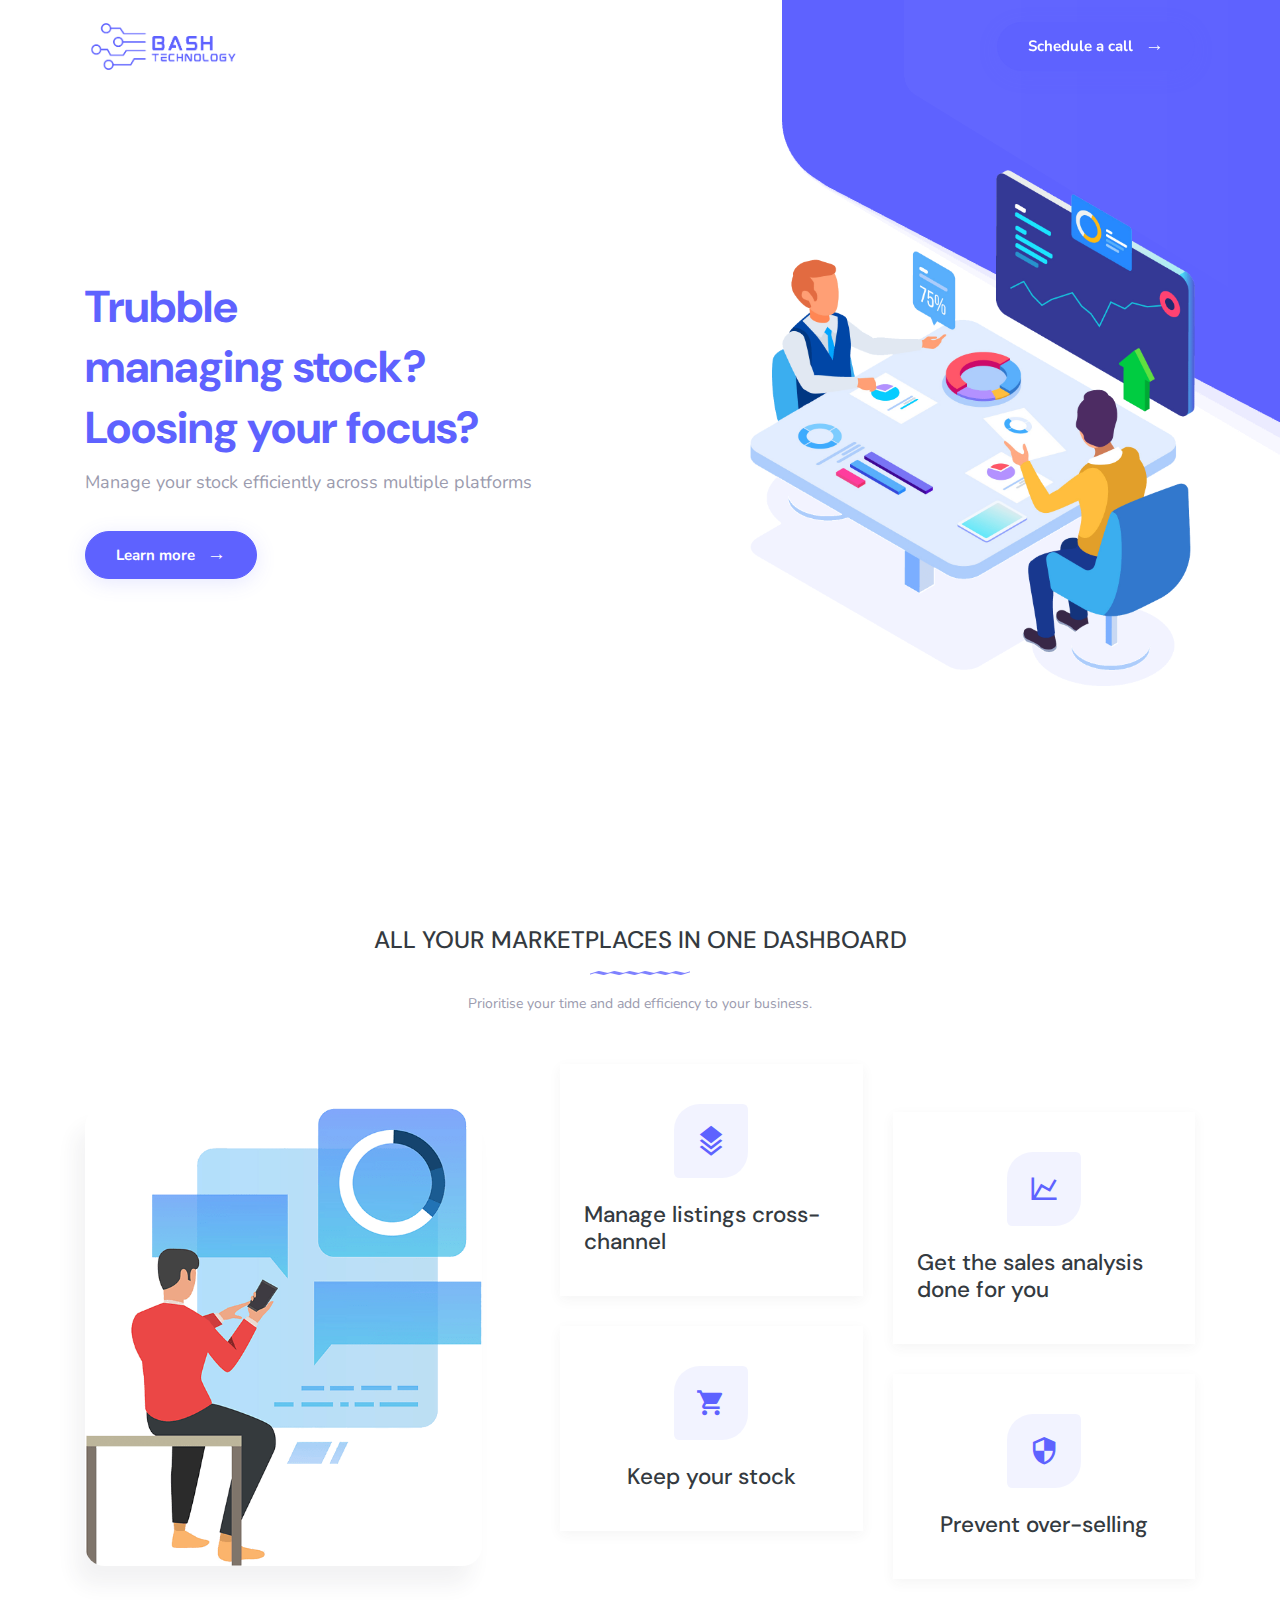
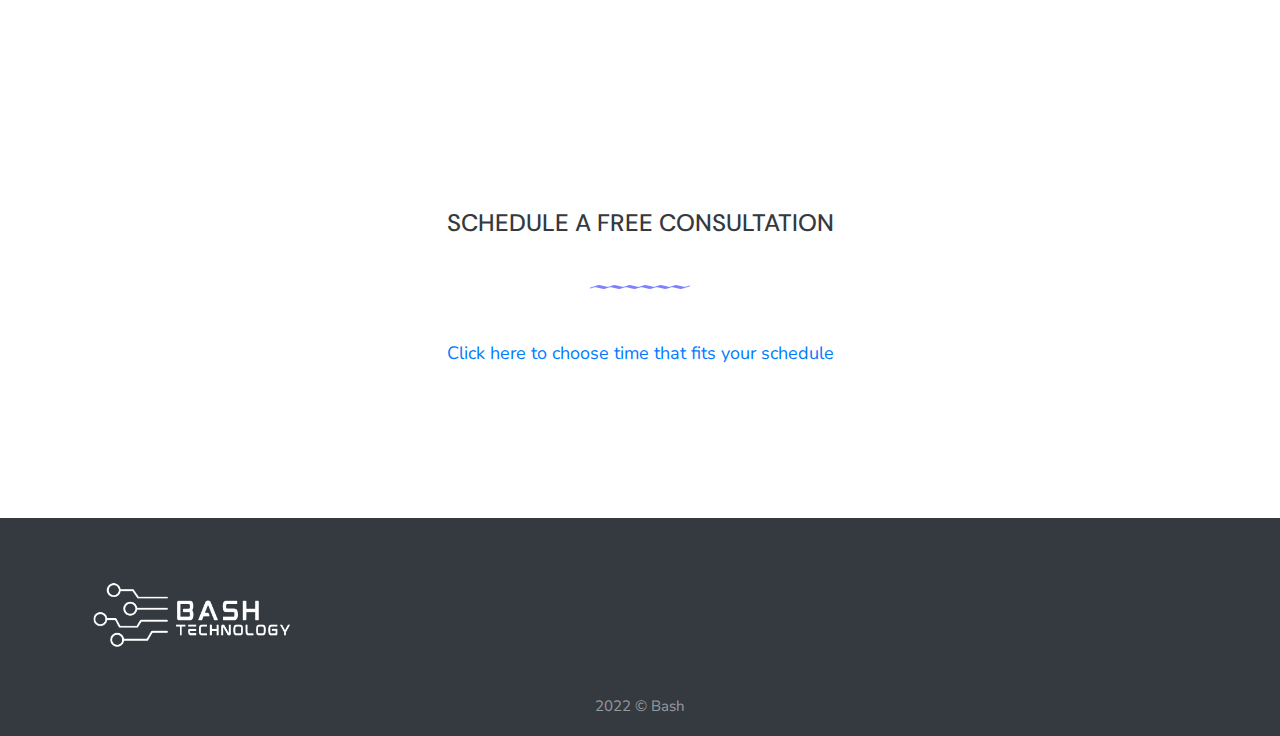
==== commit 94663422: "Change copy" ====
--- a/index.html
+++ b/index.html
@@ -79,9 +79,9 @@
             <div class="row align-items-center">
                 <div class="col-lg-6">
                     <div class="hero-title">
-                        <p class="text-uppercase hero-small-title title font-weight-bold f-14 mb-4">Business Dashboard</p>
-                        <h1 class="font-weight-bold main-title mb-4">Do you struggle counting stock?</h1>
-                        <!-- <p class="text-muted mb-4 pb-2">At vero eos et accusamus et iusto odio dignissimos ducimus qui blanditiis praesentium voluptatum deleniti atque corrupti quos dolores et quas molestias excepturi sint occaecati cupiditate.</p> -->
+                        <!-- <p class="text-uppercase hero-small-title title font-weight-bold f-14 mb-4">Business Dashboard</p> -->
+                        <h1 class="font-weight-bold main-title mb-2">Trubble<br>managing stock?<br> Loosing your focus?</h1>
+                        <p class="text-muted mb-4 pb-2 f-18">Manage your stock efficiently across multiple platforms</p>
                         <a href="#contact" class="btn btn-primary rounded-pill">Learn more <span class="ml-2 right-icon">→</span></a>
                     </div>
                 </div>
@@ -101,11 +101,11 @@
             <div class="row justify-content-center">
                 <div class="col-lg-6 col-md-8">
                     <div class="text-center mb-5">
-                        <h4 class="text-uppercase mb-0">Awesome Service</h4>
+                        <h4 class="text-uppercase mb-0">All your marketplaces in one dashboard</h4>
                         <div class="my-3">
                             <img src="app/images/title-border.png" alt="" class="img-fluid mx-auto d-block">
                         </div>
-                        <!-- <p class="text-muted f-14">Sed ut perspiciatis unde omnis iste natus error sit voluptatem accusantium doloremque laudantium.</p> -->
+                        <p class="text-muted f-14">Prioritise your time and add efficiency to your business.</p>
                     </div>
                 </div>
             </div>
@@ -122,29 +122,30 @@
                                 <div class="service-icon icon-primary mb-4 mt-3">
                                     <i class="mdi mdi-layers-triple"></i>
                                 </div>
-                                <h4 class="mb-3 service-title">Creative Design</h4>
+                                <h4 class="mb-3 service-title">Manage listings cross-channel</h4>
                             </div>
                             <div class="service-box flex-column d-flex justify-content-around align-items-center  service-box-1 p-4">
                                 <div class="service-icon icon-danger mb-4 mt-3">
-                                    <i class="mdi mdi-security"></i>
-                                </div>
-                                <h4 class="mb-3 service-title">Analytics Security</h4>
+                                    <i class="mdi mdi-cart"></i>
+                                </div>
+                                <h4 class="mb-3 service-title">Keep your stock</h4>
                             </div>
                         </div>
                         <div class="col-md-6">
                             <div class="service-box flex-column d-flex justify-content-around align-items-center  service-box-1 p-4 mt-md-5">
                                 <div class="service-icon icon-success mb-4 mt-3">
-                                    <i class="mdi mdi-shield-lock-outline"></i>
-                                </div>
-                                <h4 class="mb-3 service-title">Data Privacy</h4>
+                                    <i class="mdi mdi-chart-line"></i>
+                                    </div> 
+                                <h4 class="mb-3 service-title">Get the sales analysis done for you</h4>
                             </div>
                             <div class="service-box flex-column d-flex justify-content-around align-items-center  service-box-1 p-4">
                                 <div class="service-icon icon-info mb-4 mt-3">
-                                    <i class="mdi mdi-account-group"></i>
-                                </div>
-                                <h4 class="mb-3 service-title">User Friendly</h4>
-                            </div>
-                        </div>
+                                    <i class="mdi mdi-security"></i>
+                                </div>
+                                <h4 class="mb-3 service-title">Prevent over-selling</h4>
+                            </div>
+                        </div>
+                        <!-- pe-7s-cup -->
                     </div>
                 </div>
             </div>
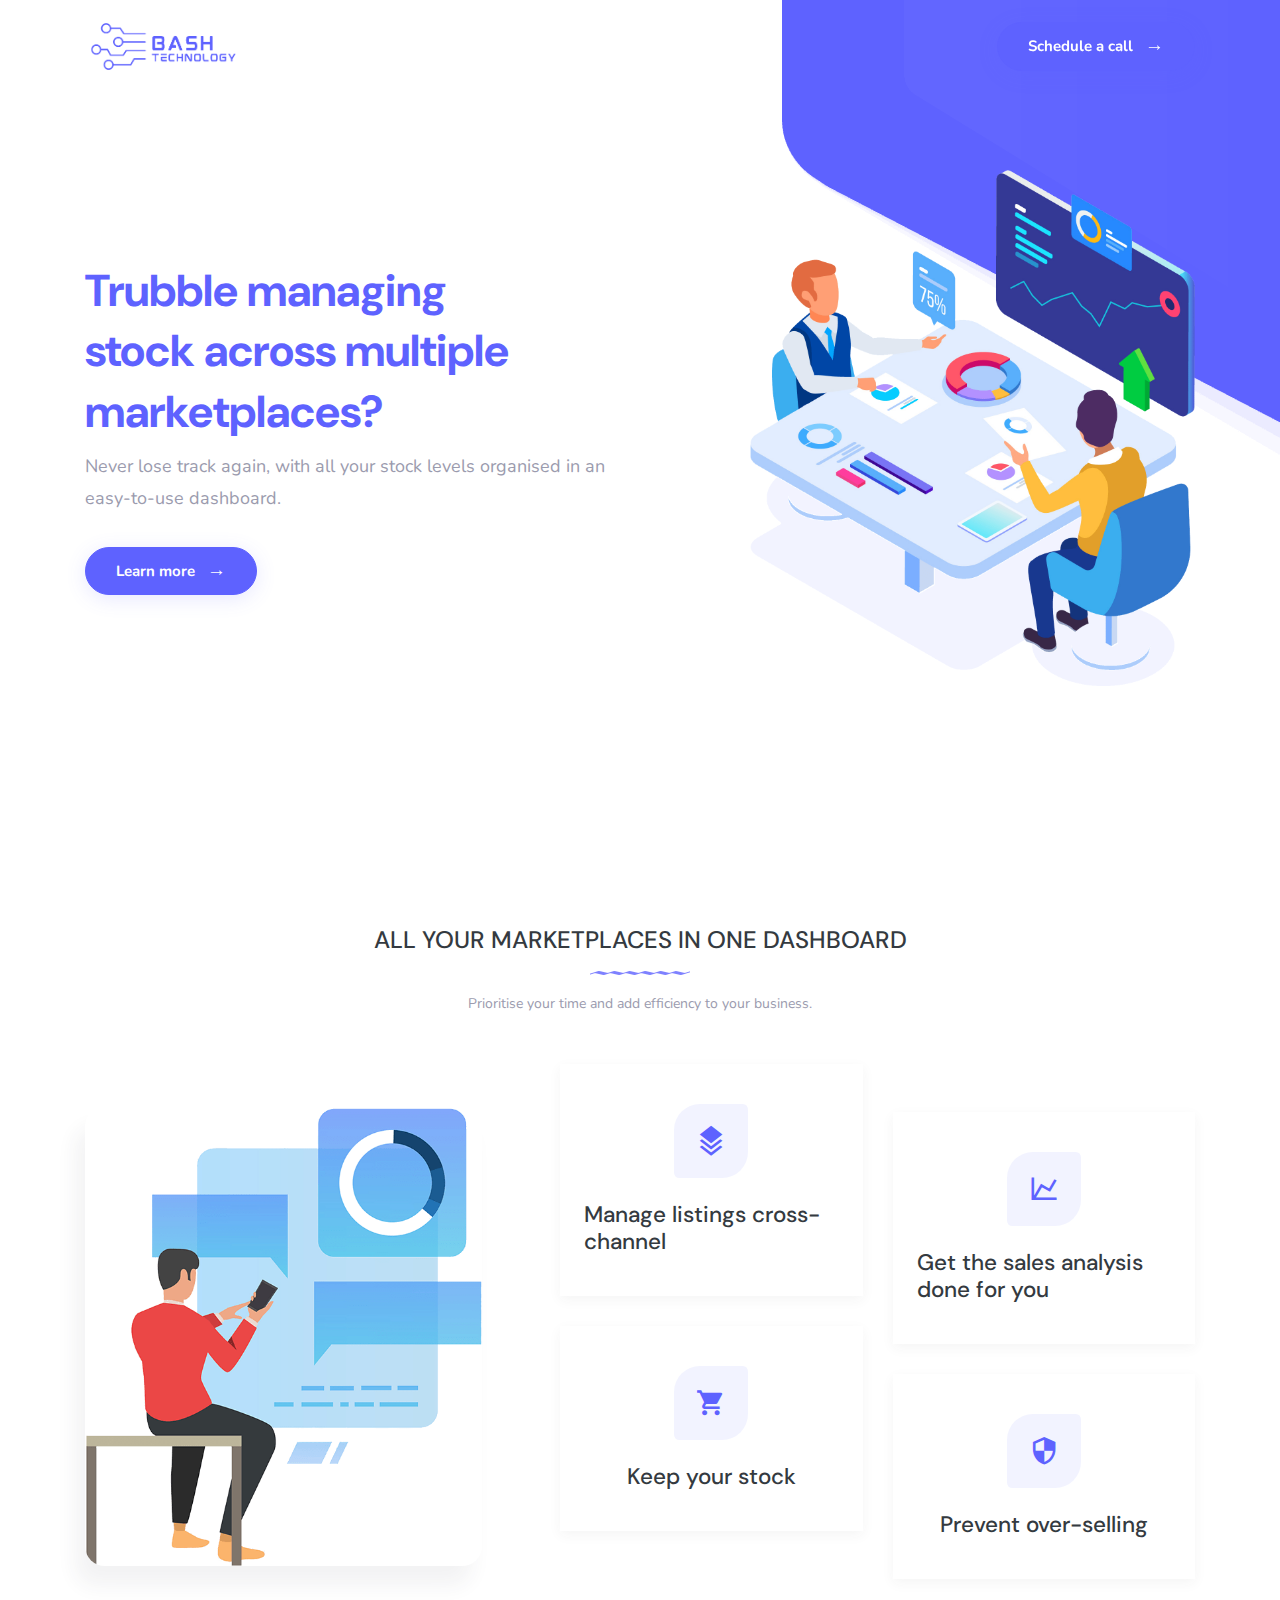
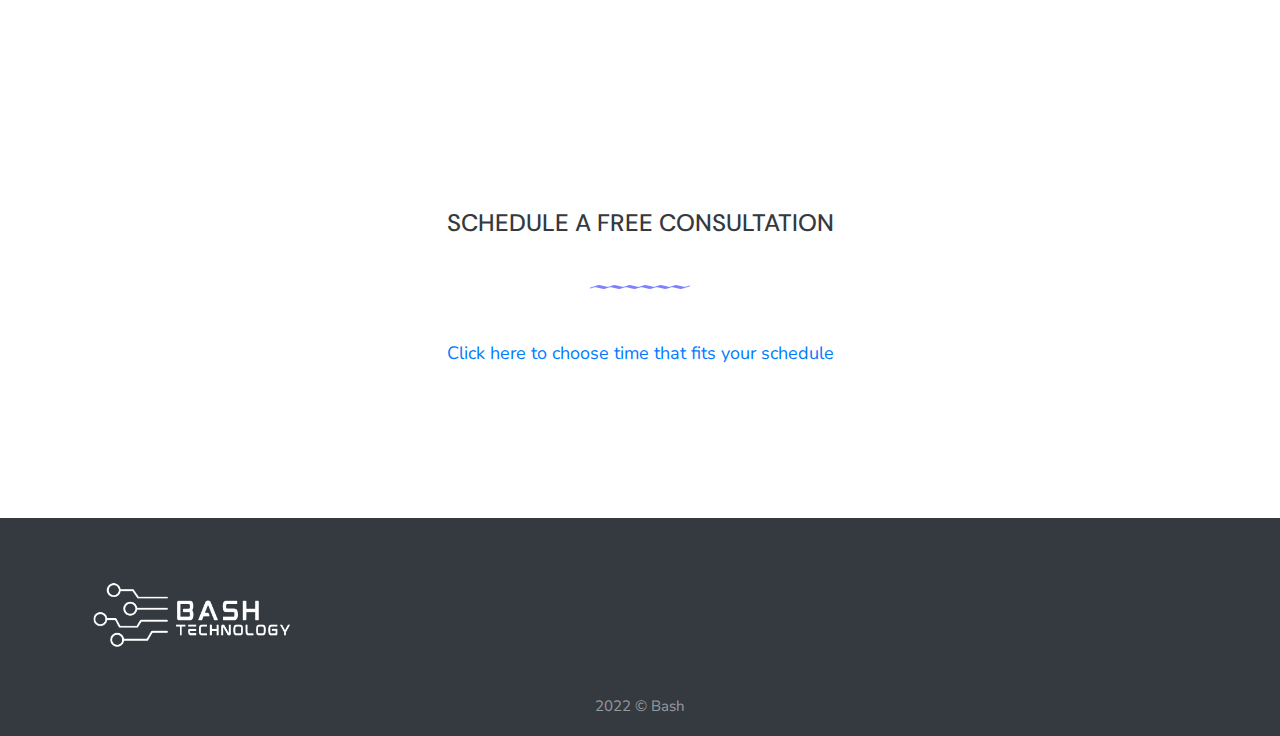
==== commit f04fcf96: "Update copy" ====
--- a/index.html
+++ b/index.html
@@ -79,9 +79,10 @@
             <div class="row align-items-center">
                 <div class="col-lg-6">
                     <div class="hero-title">
-                        <!-- <p class="text-uppercase hero-small-title title font-weight-bold f-14 mb-4">Business Dashboard</p> -->
-                        <h1 class="font-weight-bold main-title mb-2">Trubble<br>managing stock?<br> Loosing your focus?</h1>
-                        <p class="text-muted mb-4 pb-2 f-18">Manage your stock efficiently across multiple platforms</p>
+                        <!-- <p class="text-uppercase hero-small-title title font-weight-bold f-14 mb-4">Business Dashboard</p> ?<br> Loosing your focus?-->
+                        <h1 class="font-weight-bold main-title mb-2">Trubble managing<br>stock across multiple marketplaces?</h1>
+                        <p class="text-muted mb-4 pb-2 f-18">Never lose track again, with all your stock levels organised in an easy-to-use dashboard.</p>
+                        <!-- <p class="text-muted mb-4 pb-2 f-18">Manage your stock efficiently across multiple platforms</p> -->
                         <a href="#contact" class="btn btn-primary rounded-pill">Learn more <span class="ml-2 right-icon">→</span></a>
                     </div>
                 </div>
